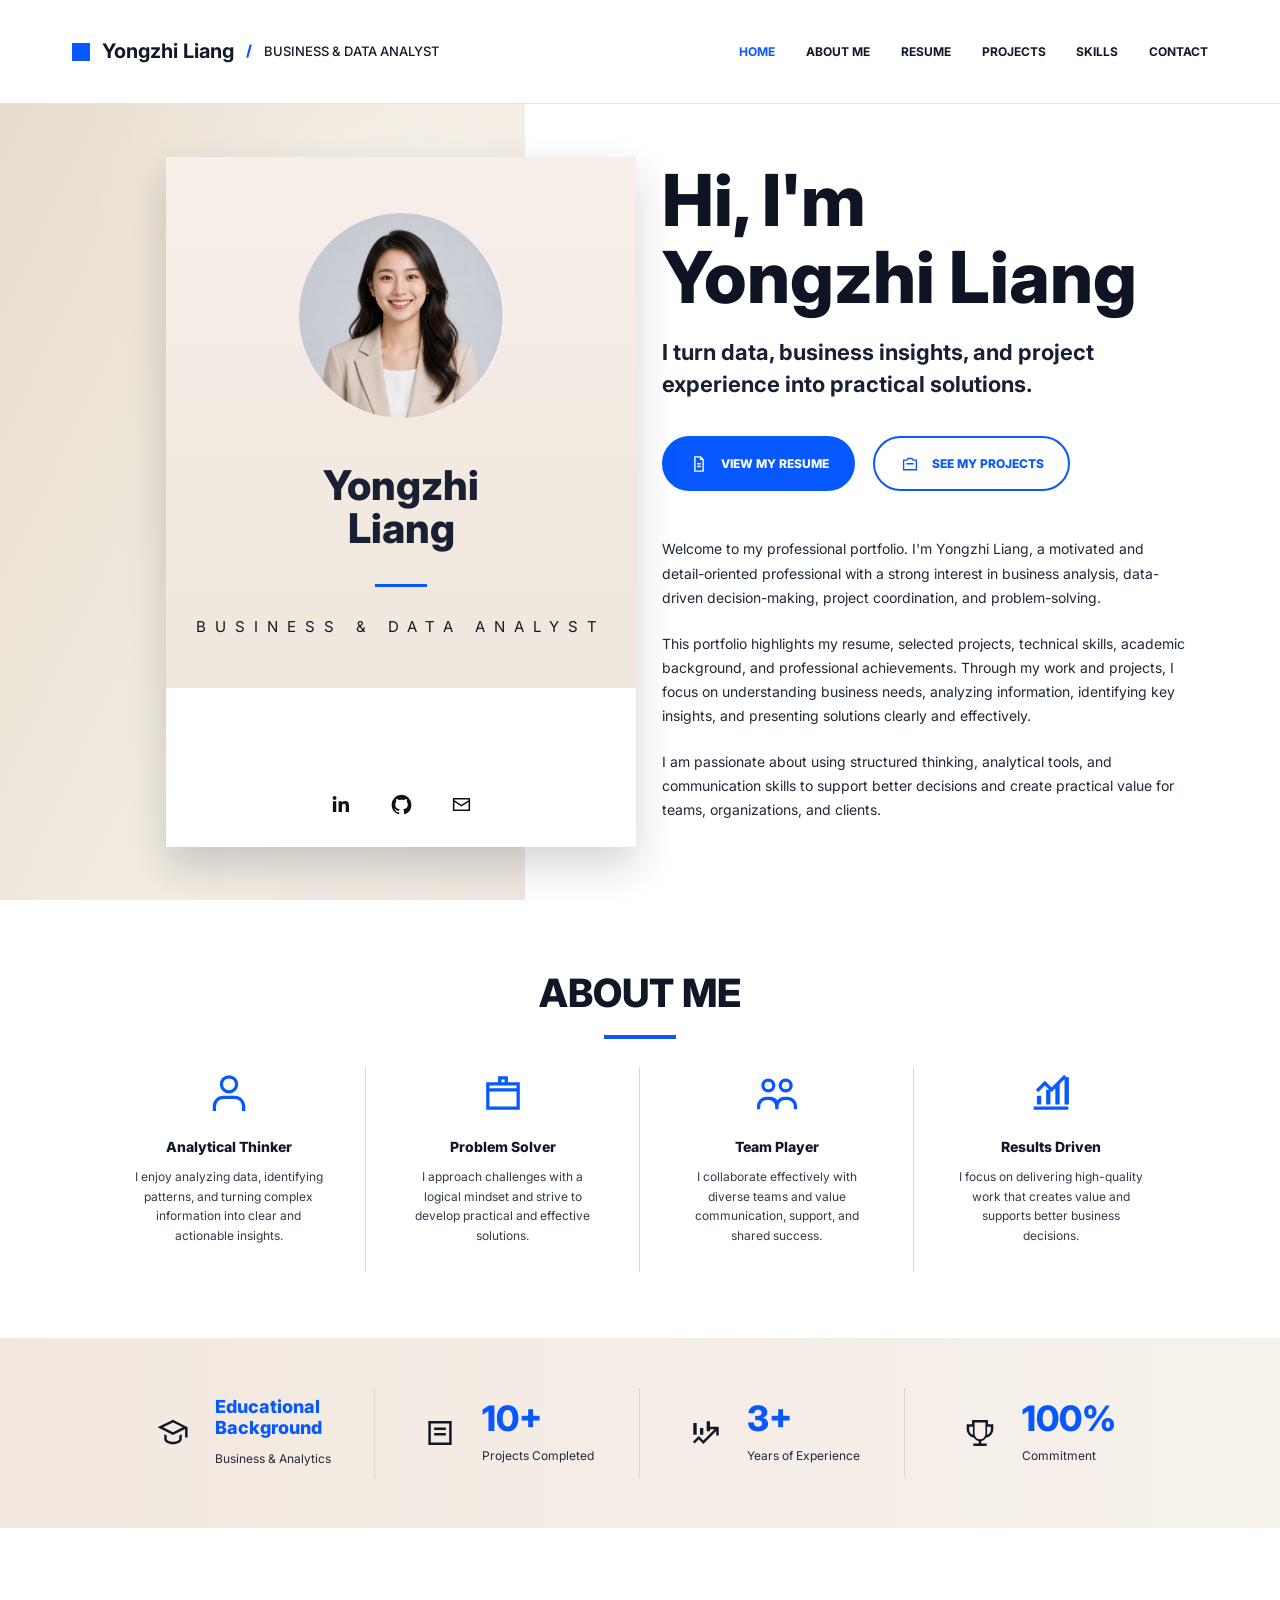
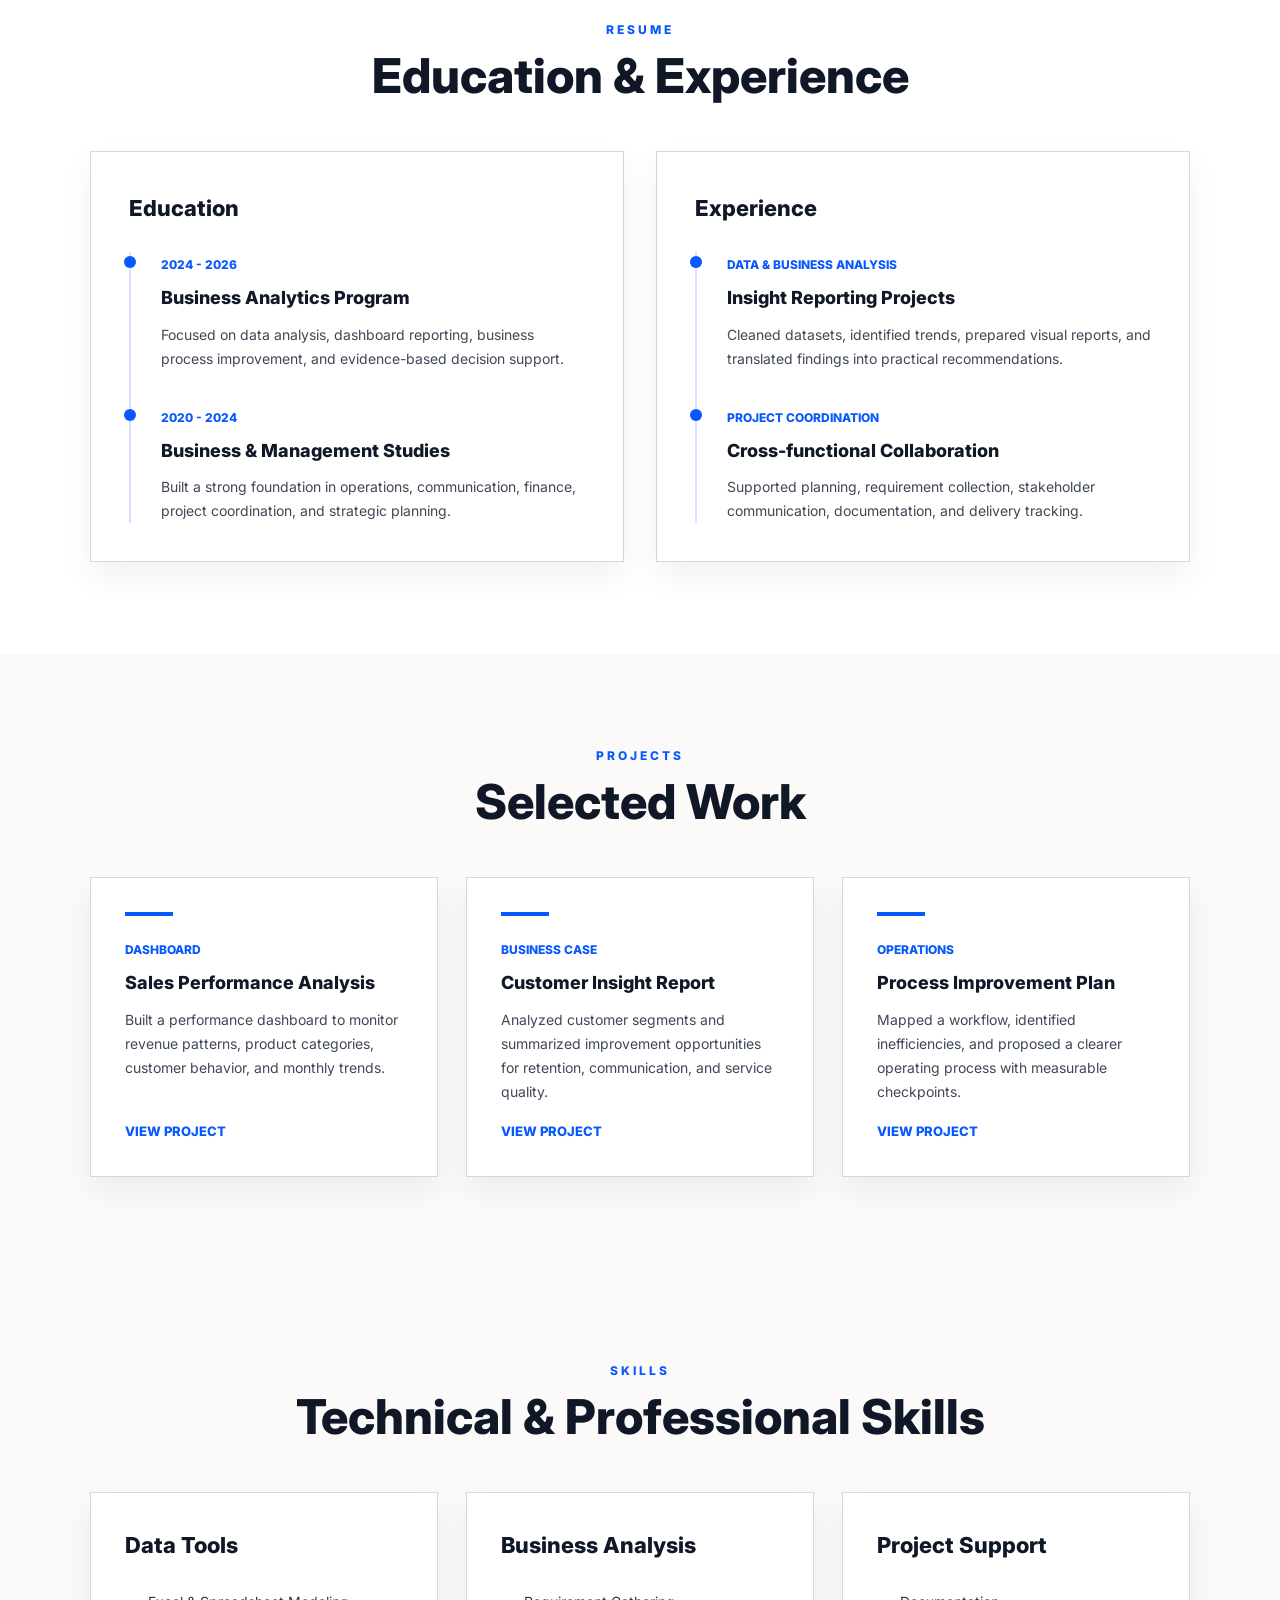
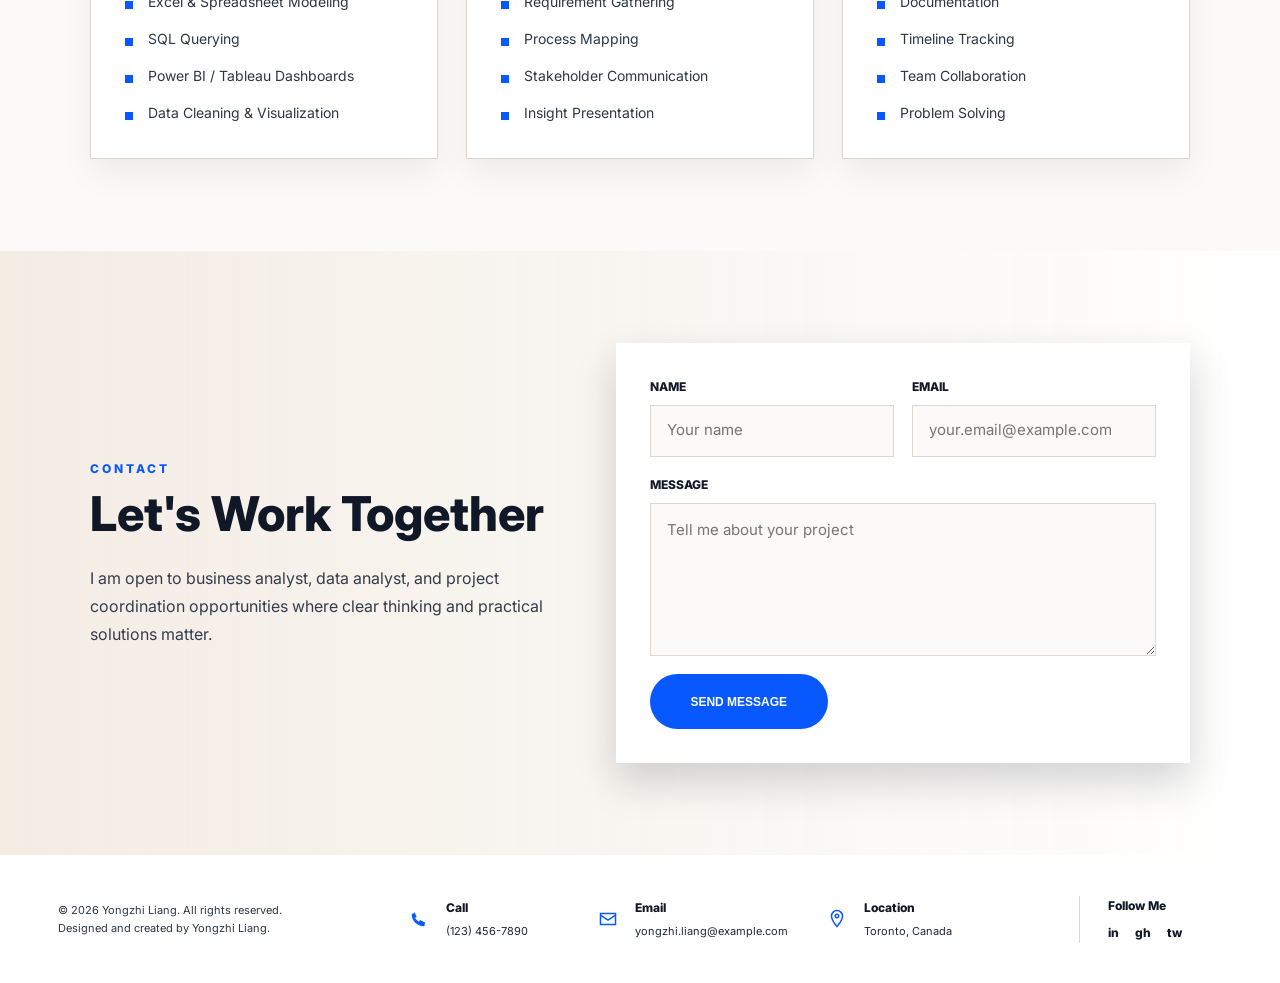
==== index.html @ e9563d6c "Initial portfolio website" ====
<!DOCTYPE html>
<html lang="en">
  <head>
    <meta charset="UTF-8" />
    <meta name="viewport" content="width=device-width, initial-scale=1.0" />
    <title>Yongzhi Liang Portfolio</title>
    <link rel="preconnect" href="https://fonts.googleapis.com" />
    <link rel="preconnect" href="https://fonts.gstatic.com" crossorigin />
    <link
      href="https://fonts.googleapis.com/css2?family=Inter:wght@400;500;600;700;800&display=swap"
      rel="stylesheet"
    />
    <link rel="stylesheet" href="styles.css" />
  </head>
  <body>
    <div class="page-shell">
      <header class="site-header">
        <a class="brand" href="#home" aria-label="Yongzhi Liang home">
          <span class="brand-mark"></span>
          <strong>Yongzhi Liang</strong>
          <span class="slash">/</span>
          <span>Business &amp; Data Analyst</span>
        </a>

        <nav class="site-nav" aria-label="Main navigation">
          <a class="active" href="#home">Home</a>
          <a href="#about">About Me</a>
          <a href="#resume">Resume</a>
          <a href="#projects">Projects</a>
          <a href="#skills">Skills</a>
          <a href="#contact">Contact</a>
        </nav>
      </header>

      <main>
        <section class="hero" id="home">
          <div class="portrait-stage" aria-label="Portfolio profile card">
            <div class="beige-panel"></div>
            <article class="profile-card">
              <img src="assets/avatar.png" alt="Portrait of Yongzhi Liang" />
              <h1>Yongzhi<br />Liang</h1>
              <p>Business &amp; Data Analyst</p>
              <div class="socials" aria-label="Social profile links">
                <a href="#" aria-label="LinkedIn">
                  <svg viewBox="0 0 24 24" aria-hidden="true">
                    <path d="M6.94 8.98H3.75v10.14h3.19V8.98ZM5.35 7.58c1.02 0 1.85-.83 1.85-1.86S6.37 3.86 5.35 3.86 3.5 4.69 3.5 5.72s.83 1.86 1.85 1.86Zm13.86 11.54h-3.18v-5.01c0-1.2-.02-2.74-1.67-2.74-1.68 0-1.94 1.31-1.94 2.66v5.09H9.24V8.98h3.05v1.38h.04c.43-.8 1.46-1.65 3.01-1.65 3.22 0 3.87 2.12 3.87 4.88v5.53Z" />
                  </svg>
                </a>
                <a href="#" aria-label="GitHub">
                  <svg viewBox="0 0 24 24" aria-hidden="true">
                    <path d="M12 2.75A9.49 9.49 0 0 0 2.5 12.3c0 4.22 2.73 7.8 6.52 9.07.48.09.65-.21.65-.46v-1.62c-2.65.58-3.21-1.28-3.21-1.28-.43-1.11-1.06-1.41-1.06-1.41-.87-.59.07-.58.07-.58.96.07 1.46.99 1.46.99.86 1.47 2.25 1.04 2.8.8.09-.62.34-1.04.61-1.28-2.12-.24-4.35-1.06-4.35-4.72 0-1.04.37-1.9.98-2.56-.1-.24-.43-1.21.09-2.52 0 0 .81-.26 2.62.98A9.05 9.05 0 0 1 12 7.39c.81 0 1.62.11 2.38.32 1.82-1.24 2.62-.98 2.62-.98.52 1.31.19 2.28.09 2.52.61.66.98 1.52.98 2.56 0 3.67-2.23 4.47-4.36 4.71.34.3.65.88.65 1.77v2.62c0 .25.17.55.66.46a9.53 9.53 0 0 0 6.48-9.07A9.49 9.49 0 0 0 12 2.75Z" />
                  </svg>
                </a>
                <a href="mailto:yongzhi.liang@example.com" aria-label="Email">
                  <svg viewBox="0 0 24 24" aria-hidden="true">
                    <path d="M3.75 5.75h16.5v12.5H3.75V5.75Zm1.5 1.5v.55L12 12.2l6.75-4.4v-.55H5.25Zm13.5 9.5V9.57l-6.34 4.14a.75.75 0 0 1-.82 0L5.25 9.57v7.18h13.5Z" />
                  </svg>
                </a>
              </div>
            </article>
          </div>

          <div class="hero-copy">
            <h2>Hi, I'm<br />Yongzhi Liang</h2>
            <p class="lead">
              I turn data, business insights, and project experience into
              practical solutions.
            </p>
            <div class="hero-actions">
              <a class="button primary" href="#resume">
                <svg viewBox="0 0 24 24" aria-hidden="true">
                  <path d="M6.75 3.5h7.19l3.31 3.31V20.5H6.75V3.5Zm1.5 1.5v14h7.5V7.75H13V5H8.25Zm6.25.93v.32h.32l-.32-.32ZM10 11h4v1.5h-4V11Zm0 3h4v1.5h-4V14Z" />
                </svg>
                View My Resume
              </a>
              <a class="button secondary" href="#projects">
                <svg viewBox="0 0 24 24" aria-hidden="true">
                  <path d="M9.5 5.25h5L15.75 7h4v12H4.25V7h4L9.5 5.25Zm.77 1.5L9.02 8.5H5.75v9h12.5v-9h-3.27l-1.25-1.75h-3.46ZM8 11h8v1.5H8V11Z" />
                </svg>
                See My Projects
              </a>
            </div>
            <div class="intro-text">
              <p>
                Welcome to my professional portfolio. I'm Yongzhi Liang, a
                motivated and detail-oriented professional with a strong
                interest in business analysis, data-driven decision-making,
                project coordination, and problem-solving.
              </p>
              <p>
                This portfolio highlights my resume, selected projects,
                technical skills, academic background, and professional
                achievements. Through my work and projects, I focus on
                understanding business needs, analyzing information, identifying
                key insights, and presenting solutions clearly and effectively.
              </p>
              <p>
                I am passionate about using structured thinking, analytical
                tools, and communication skills to support better decisions and
                create practical value for teams, organizations, and clients.
              </p>
            </div>
          </div>
        </section>

        <section class="about" id="about" aria-labelledby="about-heading">
          <h2 id="about-heading">About Me</h2>
          <div class="title-line"></div>
          <div class="about-grid">
            <article>
              <svg viewBox="0 0 24 24" aria-hidden="true">
                <path d="M12 12.25a4.25 4.25 0 1 1 0-8.5 4.25 4.25 0 0 1 0 8.5Zm0-1.5a2.75 2.75 0 1 0 0-5.5 2.75 2.75 0 0 0 0 5.5ZM4.5 20.25v-2.1c0-2.68 2.18-4.9 4.9-4.9h5.2c2.72 0 4.9 2.22 4.9 4.9v2.1H18v-2.1a3.4 3.4 0 0 0-3.4-3.4H9.4A3.4 3.4 0 0 0 6 18.15v2.1H4.5Z" />
              </svg>
              <h3>Analytical Thinker</h3>
              <p>
                I enjoy analyzing data, identifying patterns, and turning
                complex information into clear and actionable insights.
              </p>
            </article>
            <article>
              <svg viewBox="0 0 24 24" aria-hidden="true">
                <path d="M9.75 4.25h4.5V7h5.5v12.75H4.25V7h5.5V4.25Zm1.5 2.75h1.5V5.75h-1.5V7Zm7 4.25H5.75v7h12.5v-7Zm0-2.75H5.75v1.25h12.5V8.5Z" />
              </svg>
              <h3>Problem Solver</h3>
              <p>
                I approach challenges with a logical mindset and strive to
                develop practical and effective solutions.
              </p>
            </article>
            <article>
              <svg viewBox="0 0 24 24" aria-hidden="true">
                <path d="M8 11.75a3.25 3.25 0 1 1 0-6.5 3.25 3.25 0 0 1 0 6.5Zm8 0a3.25 3.25 0 1 1 0-6.5 3.25 3.25 0 0 1 0 6.5Zm-8-1.5a1.75 1.75 0 1 0 0-3.5 1.75 1.75 0 0 0 0 3.5Zm8 0a1.75 1.75 0 1 0 0-3.5 1.75 1.75 0 0 0 0 3.5ZM2.75 19.5v-1.35A4.4 4.4 0 0 1 7.15 13.75h1.7c1.34 0 2.56.6 3.37 1.54a4.39 4.39 0 0 1 3.37-1.54h1.26a4.4 4.4 0 0 1 4.4 4.4v1.35h-1.5v-1.35a2.9 2.9 0 0 0-2.9-2.9h-1.26a2.9 2.9 0 0 0-2.9 2.9v1.35h-1.5v-1.35a2.9 2.9 0 0 0-2.9-2.9H7.15a2.9 2.9 0 0 0-2.9 2.9v1.35h-1.5Z" />
              </svg>
              <h3>Team Player</h3>
              <p>
                I collaborate effectively with diverse teams and value
                communication, support, and shared success.
              </p>
            </article>
            <article>
              <svg viewBox="0 0 24 24" aria-hidden="true">
                <path d="M4 18.25h16v1.5H4v-1.5Zm1.5-5h2v4h-2v-4Zm4.25-2.75h2v6.75h-2V10.5ZM14 8h2v9.25h-2V8Zm4.25-3.25h2v12.5h-2V4.75ZM5 10.55l4.18-4.18 3.08 3.08 5.82-5.82 1.06 1.06-6.88 6.88-3.08-3.08L6.06 11.6 5 10.55Z" />
              </svg>
              <h3>Results Driven</h3>
              <p>
                I focus on delivering high-quality work that creates value and
                supports better business decisions.
              </p>
            </article>
          </div>
        </section>

        <section class="stats-band" aria-label="Portfolio summary">
          <div class="stat">
            <svg viewBox="0 0 24 24" aria-hidden="true">
              <path d="M12 4 2.75 8.6 12 13.2l7.25-3.61v5.16h1.5V8.6L12 4Zm0 7.52L6.12 8.6 12 5.68l5.88 2.92L12 11.52Zm-5.25 1.2v3.01c0 1.42 2.3 3.02 5.25 3.02s5.25-1.6 5.25-3.02v-3.01l-1.5.75v2.26c0 .46-1.42 1.52-3.75 1.52s-3.75-1.06-3.75-1.52v-2.26l-1.5-.75Z" />
            </svg>
            <div>
              <strong>Educational<br />Background</strong>
              <span>Business &amp; Analytics</span>
            </div>
          </div>
          <div class="stat">
            <svg viewBox="0 0 24 24" aria-hidden="true">
              <path d="M5 4.75h14v14.5H5V4.75Zm1.5 1.5v11.5h11v-11.5h-11Zm2 2.5h7v1.5h-7v-1.5Zm0 3.25h7v1.5h-7V12Z" />
            </svg>
            <div>
              <strong>10+</strong>
              <span>Projects Completed</span>
            </div>
          </div>
          <div class="stat">
            <svg viewBox="0 0 24 24" aria-hidden="true">
              <path d="m4.75 17.25 3.5-3.5 2.75 2.74 6.72-6.72H15v-1.5h5.25v5.25h-1.5V10.8L11 18.55l-2.75-2.74-2.44 2.5-1.06-1.06ZM5 6h2v7H5V6Zm4 3h2v4H9V9Zm4-4h2v6h-2V5Z" />
            </svg>
            <div>
              <strong>3+</strong>
              <span>Years of Experience</span>
            </div>
          </div>
          <div class="stat">
            <svg viewBox="0 0 24 24" aria-hidden="true">
              <path d="M7.25 4.25h9.5v2.5H20v3a5.25 5.25 0 0 1-4.32 5.16 4.28 4.28 0 0 1-2.93 2.01v1.33H16v1.5H8v-1.5h3.25v-1.33a4.28 4.28 0 0 1-2.93-2.01A5.25 5.25 0 0 1 4 9.75v-3h3.25v-2.5Zm1.5 1.5v6.75a3.25 3.25 0 0 0 6.5 0V5.75h-6.5ZM5.5 8.25v1.5a3.75 3.75 0 0 0 2.3 3.45 5.02 5.02 0 0 1-.05-.7V8.25H5.5Zm10.75 0v4.25c0 .24-.02.47-.05.7a3.75 3.75 0 0 0 2.3-3.45v-1.5h-2.25Z" />
            </svg>
            <div>
              <strong>100%</strong>
              <span>Commitment</span>
            </div>
          </div>
        </section>

        <section class="content-section resume-section" id="resume" aria-labelledby="resume-heading">
          <div class="section-heading">
            <p>Resume</p>
            <h2 id="resume-heading">Education &amp; Experience</h2>
          </div>
          <div class="resume-layout">
            <article class="timeline-panel">
              <h3>Education</h3>
              <div class="timeline-item">
                <span>2024 - 2026</span>
                <h4>Business Analytics Program</h4>
                <p>
                  Focused on data analysis, dashboard reporting, business
                  process improvement, and evidence-based decision support.
                </p>
              </div>
              <div class="timeline-item">
                <span>2020 - 2024</span>
                <h4>Business &amp; Management Studies</h4>
                <p>
                  Built a strong foundation in operations, communication,
                  finance, project coordination, and strategic planning.
                </p>
              </div>
            </article>
            <article class="timeline-panel">
              <h3>Experience</h3>
              <div class="timeline-item">
                <span>Data &amp; Business Analysis</span>
                <h4>Insight Reporting Projects</h4>
                <p>
                  Cleaned datasets, identified trends, prepared visual reports,
                  and translated findings into practical recommendations.
                </p>
              </div>
              <div class="timeline-item">
                <span>Project Coordination</span>
                <h4>Cross-functional Collaboration</h4>
                <p>
                  Supported planning, requirement collection, stakeholder
                  communication, documentation, and delivery tracking.
                </p>
              </div>
            </article>
          </div>
        </section>

        <section class="content-section projects-section" id="projects" aria-labelledby="projects-heading">
          <div class="section-heading">
            <p>Projects</p>
            <h2 id="projects-heading">Selected Work</h2>
          </div>
          <div class="project-grid">
            <article class="project-card">
              <span>Dashboard</span>
              <h3>Sales Performance Analysis</h3>
              <p>
                Built a performance dashboard to monitor revenue patterns,
                product categories, customer behavior, and monthly trends.
              </p>
              <a href="#">View Project</a>
            </article>
            <article class="project-card">
              <span>Business Case</span>
              <h3>Customer Insight Report</h3>
              <p>
                Analyzed customer segments and summarized improvement
                opportunities for retention, communication, and service quality.
              </p>
              <a href="#">View Project</a>
            </article>
            <article class="project-card">
              <span>Operations</span>
              <h3>Process Improvement Plan</h3>
              <p>
                Mapped a workflow, identified inefficiencies, and proposed a
                clearer operating process with measurable checkpoints.
              </p>
              <a href="#">View Project</a>
            </article>
          </div>
        </section>

        <section class="content-section skills-section" id="skills" aria-labelledby="skills-heading">
          <div class="section-heading">
            <p>Skills</p>
            <h2 id="skills-heading">Technical &amp; Professional Skills</h2>
          </div>
          <div class="skills-layout">
            <div class="skill-group">
              <h3>Data Tools</h3>
              <ul>
                <li>Excel &amp; Spreadsheet Modeling</li>
                <li>SQL Querying</li>
                <li>Power BI / Tableau Dashboards</li>
                <li>Data Cleaning &amp; Visualization</li>
              </ul>
            </div>
            <div class="skill-group">
              <h3>Business Analysis</h3>
              <ul>
                <li>Requirement Gathering</li>
                <li>Process Mapping</li>
                <li>Stakeholder Communication</li>
                <li>Insight Presentation</li>
              </ul>
            </div>
            <div class="skill-group">
              <h3>Project Support</h3>
              <ul>
                <li>Documentation</li>
                <li>Timeline Tracking</li>
                <li>Team Collaboration</li>
                <li>Problem Solving</li>
              </ul>
            </div>
          </div>
        </section>

        <section class="contact-section" id="contact" aria-labelledby="contact-heading">
          <div class="contact-copy">
            <p>Contact</p>
            <h2 id="contact-heading">Let's Work Together</h2>
            <span>
              I am open to business analyst, data analyst, and project
              coordination opportunities where clear thinking and practical
              solutions matter.
            </span>
          </div>
          <form class="contact-form" action="#" method="post">
            <label>
              <span>Name</span>
              <input type="text" name="name" placeholder="Your name" />
            </label>
            <label>
              <span>Email</span>
              <input type="email" name="email" placeholder="your.email@example.com" />
            </label>
            <label class="full-field">
              <span>Message</span>
              <textarea name="message" rows="5" placeholder="Tell me about your project"></textarea>
            </label>
            <button class="button primary" type="submit">Send Message</button>
          </form>
        </section>
      </main>

      <footer class="site-footer">
        <p class="copyright">
          &copy; 2026 Yongzhi Liang. All rights reserved.<br />
          Designed and created by Yongzhi Liang.
        </p>
        <div class="footer-item">
          <svg viewBox="0 0 24 24" aria-hidden="true">
            <path d="M7.2 4.75 9.7 9.7l-1.6 1.16c.82 1.68 2.17 3.03 3.85 3.85l1.15-1.6 4.95 2.5-.7 3.64h-.67c-6.56 0-11.88-5.32-11.88-11.88V6.7l2.4-.45Z" />
          </svg>
          <div><strong>Call</strong><span>(123) 456-7890</span></div>
        </div>
        <div class="footer-item">
          <svg viewBox="0 0 24 24" aria-hidden="true">
            <path d="M3.75 5.75h16.5v12.5H3.75V5.75Zm1.5 1.5v.55L12 12.2l6.75-4.4v-.55H5.25Zm13.5 9.5V9.57l-6.34 4.14a.75.75 0 0 1-.82 0L5.25 9.57v7.18h13.5Z" />
          </svg>
          <div><strong>Email</strong><span>yongzhi.liang@example.com</span></div>
        </div>
        <div class="footer-item">
          <svg viewBox="0 0 24 24" aria-hidden="true">
            <path d="M12 2.75a6.25 6.25 0 0 0-6.25 6.25c0 4.67 5.45 10.78 5.68 11.04l.57.63.57-.63c.23-.26 5.68-6.37 5.68-11.04A6.25 6.25 0 0 0 12 2.75Zm0 15.64C10.42 16.5 7.25 12.29 7.25 9a4.75 4.75 0 1 1 9.5 0c0 3.29-3.17 7.5-4.75 9.39ZM12 6.5A2.5 2.5 0 1 0 12 11.5 2.5 2.5 0 0 0 12 6.5Zm0 3.5a1 1 0 1 1 0-2 1 1 0 0 1 0 2Z" />
          </svg>
          <div><strong>Location</strong><span>Toronto, Canada</span></div>
        </div>
        <div class="follow">
          <strong>Follow Me</strong>
          <span>
            <a href="#" aria-label="LinkedIn">in</a>
            <a href="#" aria-label="GitHub">gh</a>
            <a href="#" aria-label="Twitter">tw</a>
          </span>
        </div>
      </footer>
    </div>
  </body>
</html>
---- styles.css ----
:root {
  --blue: #0758ff;
  --ink: #111827;
  --muted: #4b5563;
  --line: #ddd7cf;
  --paper: #ffffff;
  --cream: #f3ece3;
  --cream-deep: #e7dccc;
  --shadow: 0 18px 38px rgba(17, 24, 39, 0.18);
}

* {
  box-sizing: border-box;
}

html {
  scroll-padding-top: 104px;
  scroll-behavior: smooth;
}

body {
  margin: 0;
  background: #fff;
  color: var(--ink);
  font-family: Inter, Arial, sans-serif;
  font-size: 15px;
  line-height: 1.65;
}

a {
  color: inherit;
  text-decoration: none;
}

svg {
  display: block;
  fill: currentColor;
}

.page-shell {
  width: 100%;
  margin: 0;
  overflow: hidden;
  background: var(--paper);
}

.site-header {
  position: sticky;
  top: 0;
  z-index: 20;
  display: flex;
  align-items: center;
  justify-content: space-between;
  min-height: 104px;
  padding: 0 clamp(24px, 6vw, 72px);
  background: rgba(255, 255, 255, 0.96);
  border-bottom: 1px solid rgba(221, 215, 207, 0.75);
  gap: 32px;
  backdrop-filter: blur(14px);
}

.brand,
.site-nav {
  display: flex;
  align-items: center;
}

.brand {
  min-width: 0;
  gap: 12px;
  text-transform: uppercase;
  white-space: nowrap;
  letter-spacing: 0;
}

.brand strong {
  color: #111827;
  font-size: 20px;
  text-transform: none;
}

.brand span:last-child {
  color: #111827;
  font-size: 13px;
  font-weight: 500;
}

.brand-mark {
  width: 18px;
  height: 18px;
  flex: 0 0 18px;
  background: var(--blue);
}

.slash {
  color: var(--blue);
  font-weight: 800;
}

.site-nav {
  justify-content: flex-end;
  gap: clamp(16px, 2.4vw, 38px);
  font-size: 12px;
  font-weight: 700;
  text-transform: uppercase;
}

.site-nav a {
  transition: color 160ms ease;
}

.site-nav a:hover,
.site-nav .active {
  color: var(--blue);
}

.hero {
  display: grid;
  grid-template-columns: minmax(440px, 1fr) minmax(420px, 1fr);
  align-items: center;
  min-height: calc(100vh - 104px);
  background: #fff;
}

.portrait-stage {
  position: relative;
  align-self: stretch;
  min-height: calc(100vh - 104px);
}

.beige-panel {
  position: absolute;
  inset: 0 auto 0 0;
  width: 82%;
  background:
    radial-gradient(circle at 68% 12%, rgba(255, 255, 255, 0.28), transparent 34%),
    linear-gradient(115deg, var(--cream-deep), var(--cream) 55%, #eee7df);
}

.profile-card {
  position: absolute;
  top: 50%;
  right: 4px;
  width: 470px;
  min-height: 690px;
  padding-top: 56px;
  text-align: center;
  background: linear-gradient(180deg, #f7efe9 0%, #efe6dc 77%, #fff 77%, #fff 100%);
  box-shadow: var(--shadow);
  transform: translateY(-50%);
}

.profile-card img {
  width: 205px;
  height: 205px;
  border-radius: 50%;
  object-fit: cover;
  object-position: center 28%;
  margin: 0 auto 38px;
  background: #d7dce5;
}

.profile-card h1 {
  margin: 0;
  color: #182033;
  font-size: 41px;
  font-weight: 800;
  line-height: 1.05;
}

.profile-card h1::after {
  content: "";
  display: block;
  width: 52px;
  height: 3px;
  margin: 34px auto 28px;
  background: var(--blue);
}

.profile-card p {
  margin: 0;
  color: #111827;
  font-size: 15px;
  letter-spacing: 9px;
  text-transform: uppercase;
}

.socials {
  position: absolute;
  right: 0;
  bottom: 0;
  left: 0;
  display: flex;
  align-items: center;
  justify-content: center;
  gap: 34px;
  min-height: 86px;
  color: #111;
}

.socials a {
  display: grid;
  width: 26px;
  height: 26px;
  place-items: center;
}

.socials svg {
  width: 25px;
  height: 25px;
}

.hero-copy {
  max-width: 610px;
  padding: 40px clamp(32px, 5vw, 72px) 38px 22px;
}

.hero-copy h2 {
  margin: 0 0 20px;
  color: #0e1423;
  font-size: clamp(56px, 5.6vw, 83px);
  font-weight: 800;
  letter-spacing: 0;
  line-height: 1.08;
}

.lead {
  margin: 0 0 36px;
  color: #192033;
  font-size: 22px;
  font-weight: 700;
  line-height: 1.45;
}

.hero-actions {
  display: flex;
  flex-wrap: wrap;
  gap: 18px;
  margin-bottom: 46px;
}

.button {
  display: inline-flex;
  align-items: center;
  justify-content: center;
  min-height: 55px;
  padding: 0 24px;
  border: 2px solid var(--blue);
  border-radius: 999px;
  font-size: 12px;
  font-weight: 800;
  text-transform: uppercase;
  transition:
    transform 160ms ease,
    box-shadow 160ms ease,
    background-color 160ms ease;
}

.button:hover {
  transform: translateY(-1px);
  box-shadow: 0 10px 20px rgba(7, 88, 255, 0.18);
}

.button svg {
  width: 22px;
  height: 22px;
  margin-right: 11px;
}

.button.primary {
  color: #fff;
  background: var(--blue);
}

.button.secondary {
  color: var(--blue);
  background: #fff;
}

.intro-text {
  color: #1f2937;
  font-size: 14px;
  line-height: 1.72;
}

.intro-text p {
  margin: 0 0 22px;
}

.about {
  padding: 70px 92px 66px;
  text-align: center;
  background: #fff;
}

.about h2 {
  margin: 0;
  color: #101827;
  font-size: 39px;
  font-weight: 800;
  line-height: 1.2;
  text-transform: uppercase;
}

.title-line {
  width: 72px;
  height: 4px;
  margin: 18px auto 28px;
  background: var(--blue);
}

.about-grid {
  display: grid;
  grid-template-columns: repeat(4, 1fr);
}

.about-grid article {
  min-height: 205px;
  padding: 0 42px;
  border-right: 1px solid var(--line);
}

.about-grid article:last-child {
  border-right: 0;
}

.about-grid svg {
  width: 52px;
  height: 52px;
  margin: 0 auto 16px;
  color: var(--blue);
}

.about-grid h3 {
  margin: 0 0 9px;
  color: #121827;
  font-size: 14px;
  font-weight: 800;
}

.about-grid p {
  margin: 0;
  color: #333b49;
  font-size: 12px;
  line-height: 1.65;
}

.stats-band {
  display: grid;
  grid-template-columns: repeat(4, 1fr);
  align-items: center;
  min-height: 190px;
  padding: 0 110px;
  background: linear-gradient(90deg, #f2e8df, #f7f1ec);
}

.content-section {
  padding: 92px clamp(24px, 7vw, 120px);
  background: #fff;
}

.content-section:nth-of-type(odd) {
  background: #fbfaf8;
}

.section-heading {
  max-width: 760px;
  margin: 0 auto 48px;
  text-align: center;
}

.section-heading p,
.contact-copy p {
  margin: 0 0 8px;
  color: var(--blue);
  font-size: 12px;
  font-weight: 800;
  letter-spacing: 3px;
  text-transform: uppercase;
}

.section-heading h2,
.contact-copy h2 {
  margin: 0;
  color: #101827;
  font-size: clamp(32px, 4vw, 48px);
  font-weight: 800;
  line-height: 1.15;
}

.resume-layout {
  display: grid;
  grid-template-columns: repeat(2, minmax(0, 1fr));
  gap: 32px;
  max-width: 1120px;
  margin: 0 auto;
}

.timeline-panel,
.project-card,
.skill-group {
  border: 1px solid var(--line);
  background: #fff;
  box-shadow: 0 14px 30px rgba(17, 24, 39, 0.06);
}

.timeline-panel {
  padding: 38px;
}

.timeline-panel h3,
.skill-group h3 {
  margin: 0 0 26px;
  color: #101827;
  font-size: 22px;
  font-weight: 800;
}

.timeline-item {
  position: relative;
  padding: 0 0 34px 30px;
  border-left: 2px solid #d8e2ff;
}

.timeline-item:last-child {
  padding-bottom: 0;
}

.timeline-item::before {
  content: "";
  position: absolute;
  top: 4px;
  left: -7px;
  width: 12px;
  height: 12px;
  border-radius: 50%;
  background: var(--blue);
}

.timeline-item span,
.project-card span {
  display: inline-block;
  margin-bottom: 8px;
  color: var(--blue);
  font-size: 12px;
  font-weight: 800;
  text-transform: uppercase;
}

.timeline-item h4,
.project-card h3 {
  margin: 0 0 10px;
  color: #111827;
  font-size: 18px;
  font-weight: 800;
}

.timeline-item p,
.project-card p {
  margin: 0;
  color: #3f4857;
  font-size: 14px;
  line-height: 1.72;
}

.projects-section {
  background: #fff;
}

.project-grid {
  display: grid;
  grid-template-columns: repeat(3, minmax(0, 1fr));
  gap: 28px;
  max-width: 1180px;
  margin: 0 auto;
}

.project-card {
  min-height: 300px;
  padding: 34px;
  display: flex;
  flex-direction: column;
}

.project-card::before {
  content: "";
  width: 48px;
  height: 4px;
  margin-bottom: 24px;
  background: var(--blue);
}

.project-card a {
  margin-top: auto;
  color: var(--blue);
  font-size: 13px;
  font-weight: 800;
  text-transform: uppercase;
}

.skills-section {
  background: #fbfaf8;
}

.skills-layout {
  display: grid;
  grid-template-columns: repeat(3, minmax(0, 1fr));
  gap: 28px;
  max-width: 1180px;
  margin: 0 auto;
}

.skill-group {
  padding: 34px;
}

.skill-group ul {
  display: grid;
  gap: 14px;
  margin: 0;
  padding: 0;
  list-style: none;
}

.skill-group li {
  position: relative;
  padding-left: 23px;
  color: #2f3744;
  font-size: 14px;
}

.skill-group li::before {
  content: "";
  position: absolute;
  top: 11px;
  left: 0;
  width: 8px;
  height: 8px;
  background: var(--blue);
}

.contact-section {
  display: grid;
  grid-template-columns: 0.9fr 1.1fr;
  gap: 56px;
  padding: 92px clamp(24px, 7vw, 120px);
  background:
    linear-gradient(90deg, rgba(243, 236, 227, 0.86), rgba(255, 255, 255, 0.98)),
    #f7f1ec;
}

.contact-copy {
  align-self: center;
}

.contact-copy span {
  display: block;
  max-width: 520px;
  margin-top: 22px;
  color: #343d4c;
  font-size: 16px;
  line-height: 1.75;
}

.contact-form {
  display: grid;
  grid-template-columns: repeat(2, minmax(0, 1fr));
  gap: 18px;
  padding: 34px;
  background: #fff;
  box-shadow: var(--shadow);
}

.contact-form label {
  display: grid;
  gap: 8px;
}

.contact-form span {
  color: #111827;
  font-size: 12px;
  font-weight: 800;
  text-transform: uppercase;
}

.contact-form input,
.contact-form textarea {
  width: 100%;
  border: 1px solid var(--line);
  background: #fbfaf8;
  color: #111827;
  font: inherit;
  outline: none;
}

.contact-form input {
  min-height: 52px;
  padding: 0 16px;
}

.contact-form textarea {
  resize: vertical;
  padding: 14px 16px;
}

.contact-form input:focus,
.contact-form textarea:focus {
  border-color: var(--blue);
  box-shadow: 0 0 0 3px rgba(7, 88, 255, 0.12);
}

.full-field {
  grid-column: 1 / -1;
}

.contact-form .button {
  width: fit-content;
  min-width: 178px;
  border: 0;
  cursor: pointer;
}

.stat {
  display: flex;
  align-items: center;
  justify-content: center;
  min-height: 90px;
  gap: 22px;
  border-right: 1px solid var(--line);
}

.stat:last-child {
  border-right: 0;
}

.stat svg {
  width: 40px;
  height: 40px;
  color: #101827;
}

.stat strong {
  display: block;
  color: var(--blue);
  font-size: 35px;
  font-weight: 800;
  line-height: 1.05;
}

.stat:first-child strong {
  font-size: 18px;
  line-height: 1.15;
}

.stat span {
  display: block;
  margin-top: 10px;
  color: #222936;
  font-size: 12px;
}

.site-footer {
  display: grid;
  grid-template-columns: 2fr 1fr 1.25fr 1.4fr 0.9fr;
  align-items: center;
  gap: 30px;
  min-height: 128px;
  padding: 26px 58px;
  background: #fff;
}

.copyright {
  margin: 0;
  color: #2f3744;
  font-size: 11px;
  line-height: 1.65;
}

.footer-item {
  display: flex;
  align-items: center;
  gap: 15px;
}

.footer-item svg {
  width: 24px;
  height: 24px;
  color: var(--blue);
}

.footer-item strong,
.follow strong {
  display: block;
  color: #101827;
  font-size: 12px;
  font-weight: 800;
}

.footer-item span {
  display: block;
  margin-top: 4px;
  color: #202936;
  font-size: 11px;
}

.follow {
  padding-left: 28px;
  border-left: 1px solid var(--line);
}

.follow span {
  display: flex;
  gap: 16px;
  margin-top: 8px;
}

.follow a {
  color: #111827;
  font-size: 12px;
  font-weight: 800;
  letter-spacing: 0;
}

@media (max-width: 1100px) {
  .site-header {
    min-height: auto;
    padding: 28px 32px;
    flex-direction: column;
  }

  .site-nav {
    flex-wrap: wrap;
    justify-content: center;
    gap: 22px;
  }

  .hero {
    grid-template-columns: 1fr;
    min-height: 0;
  }

  .portrait-stage {
    min-height: 760px;
  }

  .beige-panel {
    width: 100%;
  }

  .profile-card {
    top: 70px;
    right: 50%;
    width: min(470px, calc(100% - 56px));
    transform: translateX(50%);
  }

  .hero-copy {
    max-width: 760px;
    padding: 58px 42px 42px;
    margin: 0 auto;
    text-align: center;
  }

  .hero-actions {
    justify-content: center;
  }

  .about {
    padding: 58px 34px;
  }

  .about-grid,
  .stats-band,
  .site-footer,
  .resume-layout,
  .project-grid,
  .skills-layout,
  .contact-section {
    grid-template-columns: repeat(2, 1fr);
  }

  .contact-section {
    gap: 32px;
  }

  .stats-band {
    padding: 32px;
  }

  .stat:nth-child(2),
  .about-grid article:nth-child(2) {
    border-right: 0;
  }

  .site-footer {
    padding: 34px;
  }

  .copyright {
    grid-column: 1 / -1;
  }
}

@media (max-width: 680px) {
  .page-shell {
    width: 100%;
    margin: 0;
    border: 0;
  }

  .site-header {
    padding: 24px 20px;
  }

  .brand {
    justify-content: center;
    white-space: normal;
    text-align: center;
  }

  .brand span:last-child,
  .slash {
    display: none;
  }

  .site-nav {
    gap: 14px 18px;
    font-size: 11px;
  }

  .portrait-stage {
    min-height: 640px;
  }

  .profile-card {
    top: 52px;
    min-height: 550px;
    padding-top: 38px;
  }

  .profile-card img {
    width: 160px;
    height: 160px;
    margin-bottom: 30px;
  }

  .profile-card h1 {
    font-size: 33px;
  }

  .profile-card p {
    font-size: 12px;
    letter-spacing: 5px;
  }

  .hero-copy {
    padding: 38px 22px;
  }

  .hero-copy h2 {
    font-size: 46px;
  }

  .lead {
    font-size: 18px;
  }

  .button {
    width: 100%;
  }

  .about h2 {
    font-size: 30px;
  }

  .about-grid,
  .stats-band,
  .site-footer,
  .resume-layout,
  .project-grid,
  .skills-layout,
  .contact-section,
  .contact-form {
    grid-template-columns: 1fr;
  }

  .content-section,
  .contact-section {
    padding: 58px 22px;
  }

  .timeline-panel,
  .project-card,
  .skill-group,
  .contact-form {
    padding: 26px;
  }

  .about-grid article,
  .about-grid article:nth-child(2),
  .stat,
  .stat:nth-child(2) {
    border-right: 0;
    border-bottom: 1px solid var(--line);
  }

  .about-grid article {
    padding: 26px 18px;
  }

  .about-grid article:last-child,
  .stat:last-child {
    border-bottom: 0;
  }

  .stats-band {
    padding: 24px;
  }

  .stat {
    padding: 22px 0;
  }

  .site-footer {
    align-items: start;
    padding: 30px 24px;
  }

  .follow {
    padding-left: 0;
    border-left: 0;
  }
}
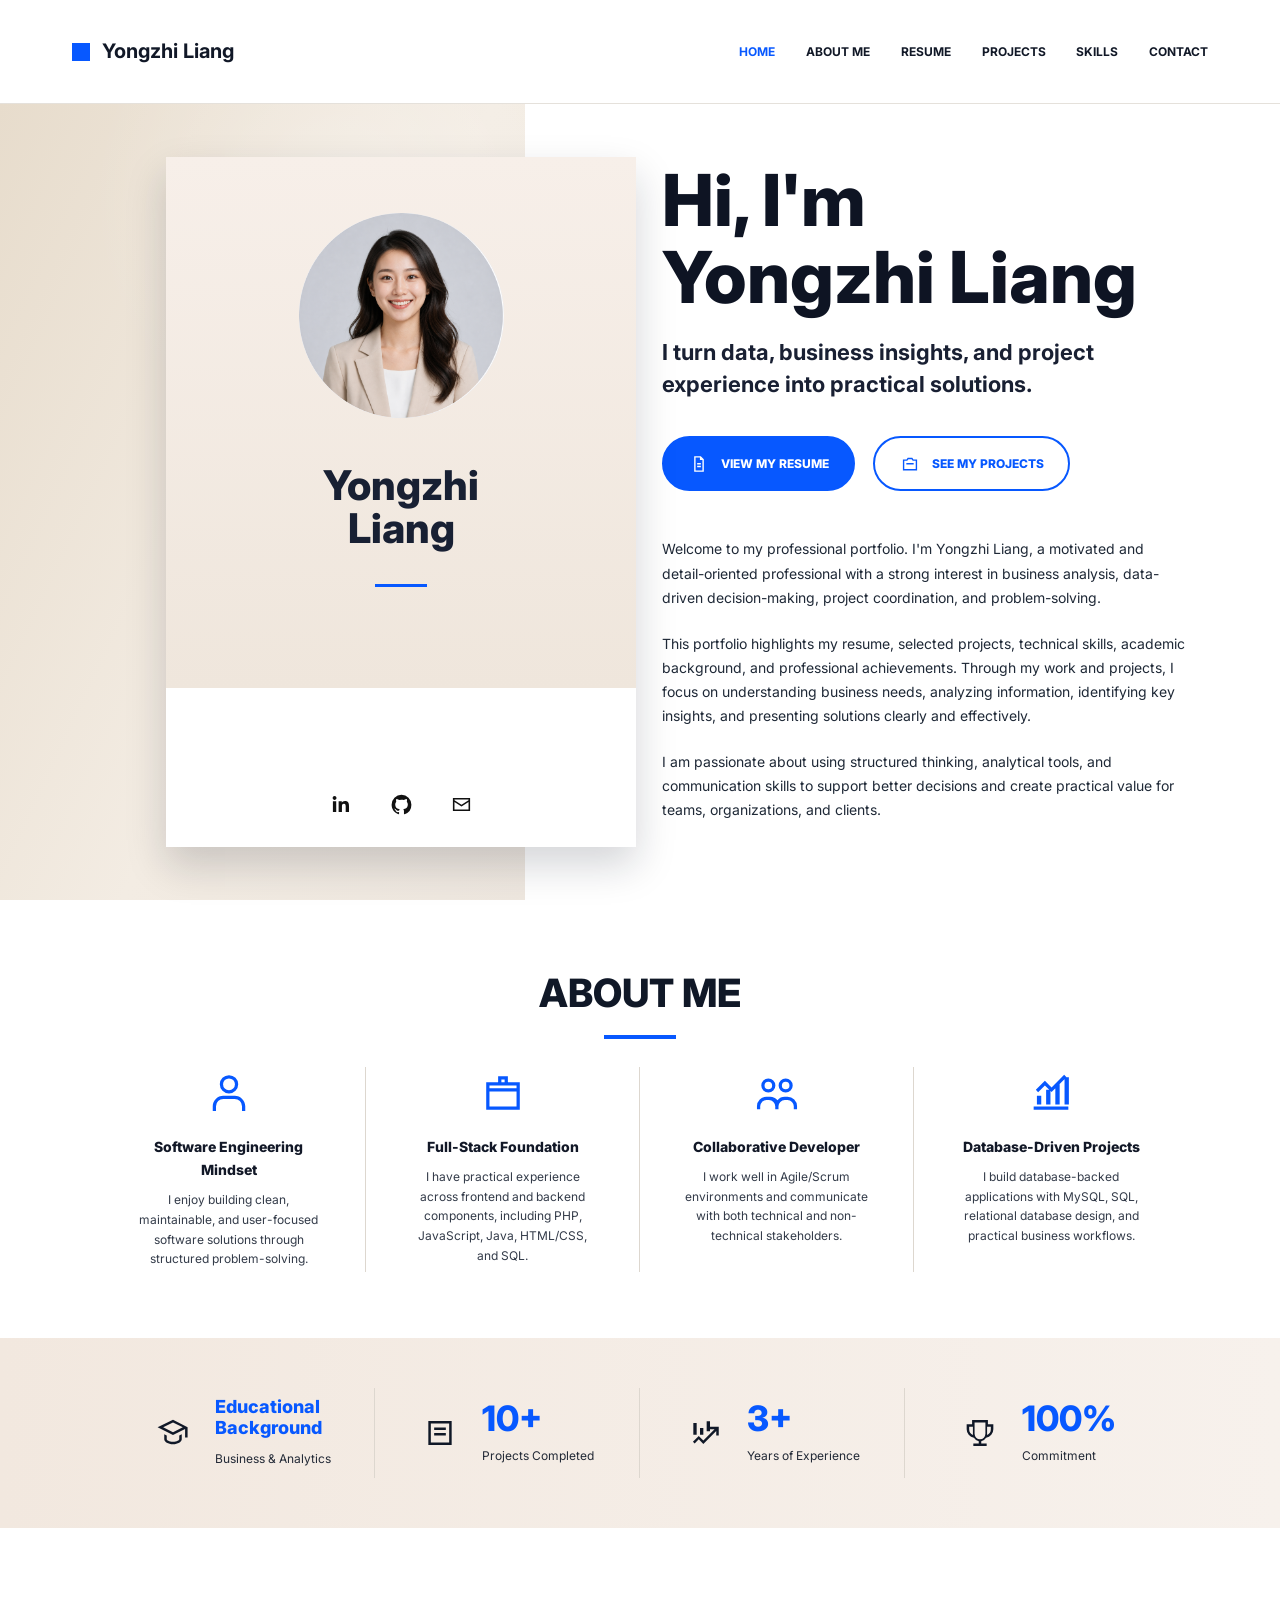
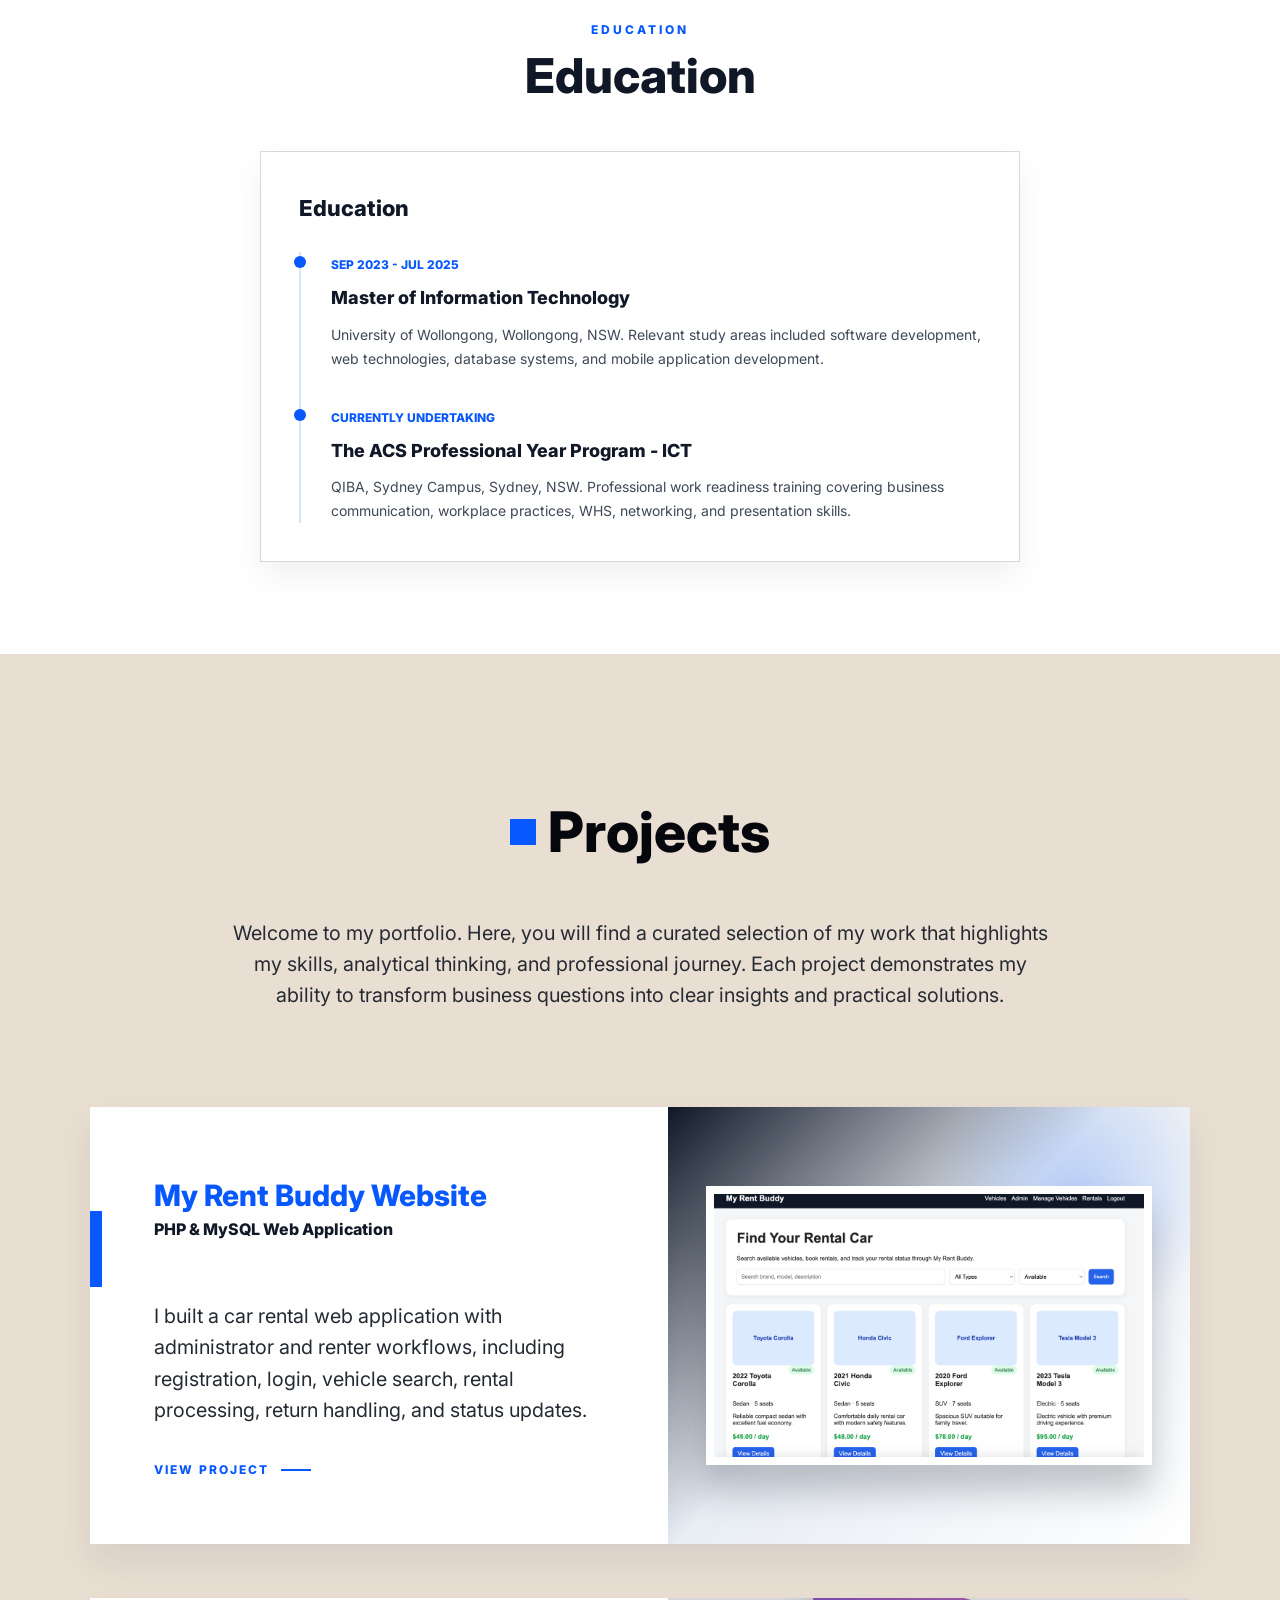
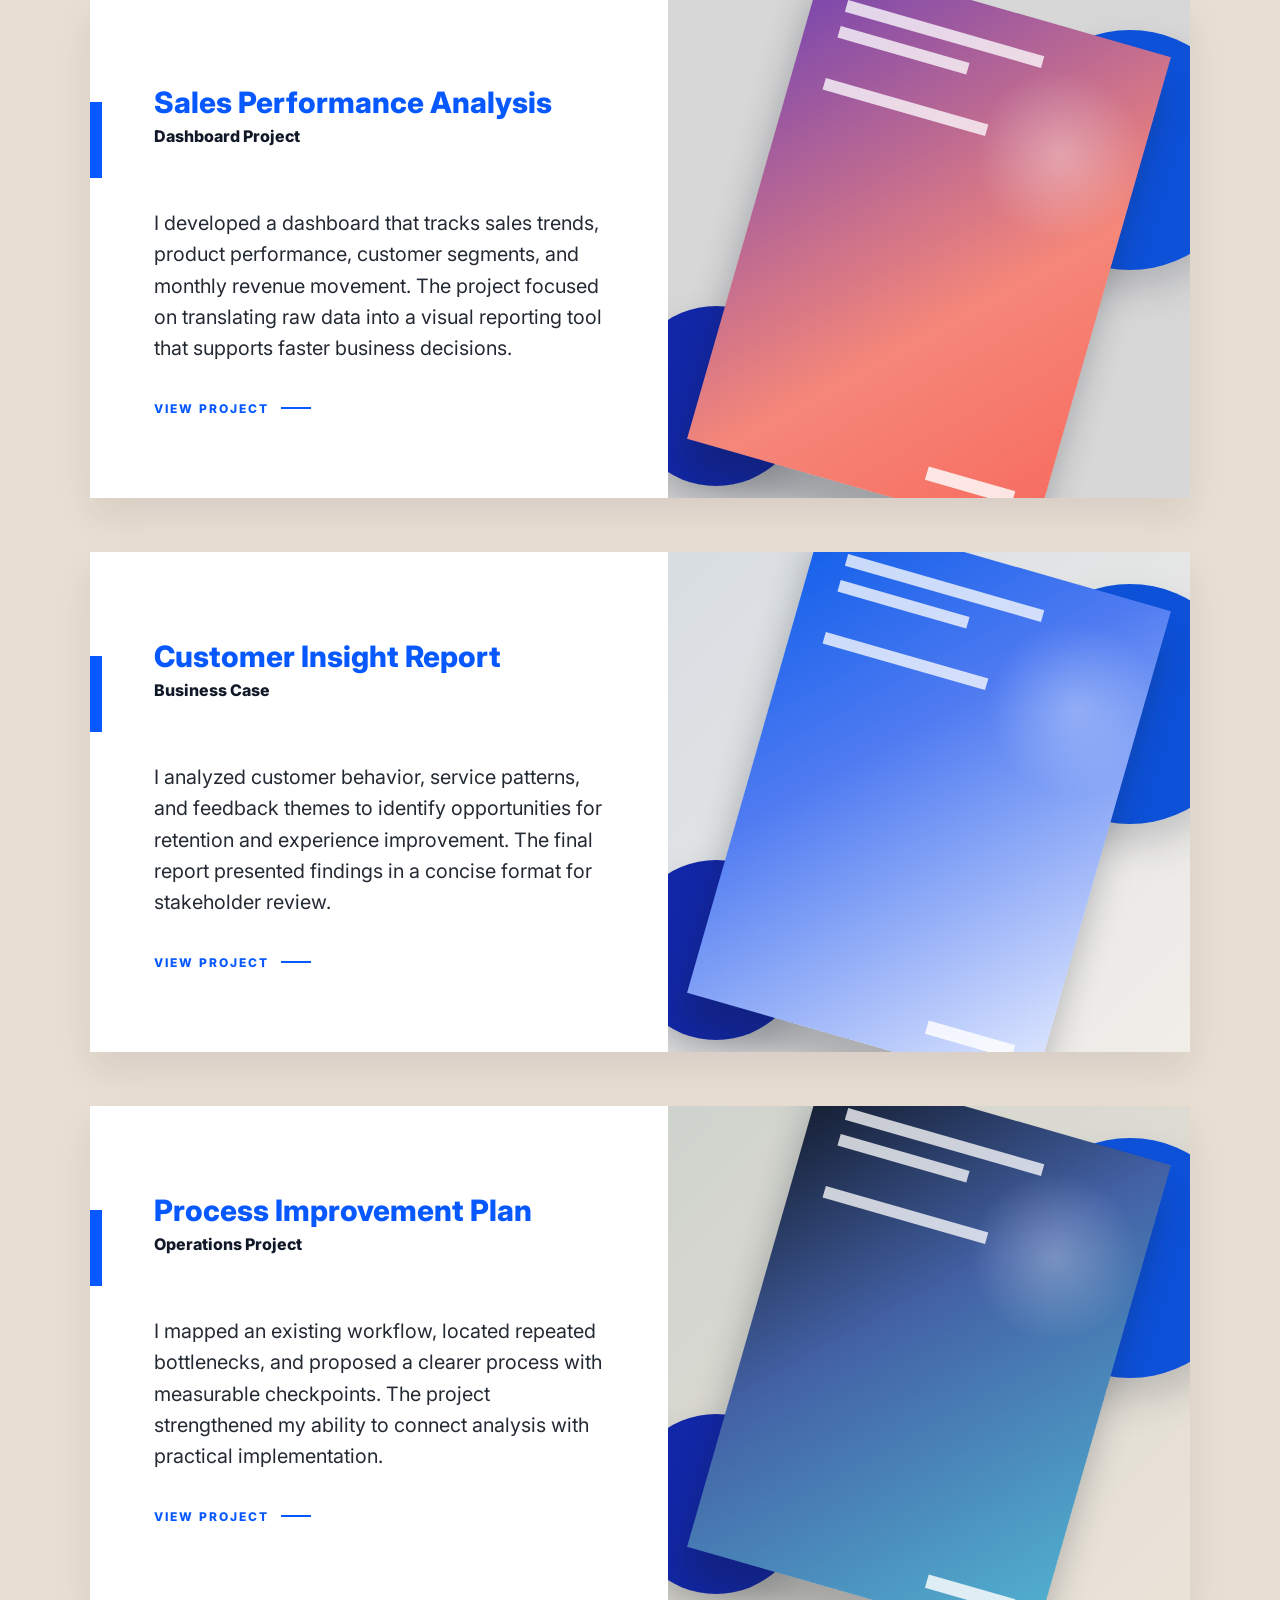
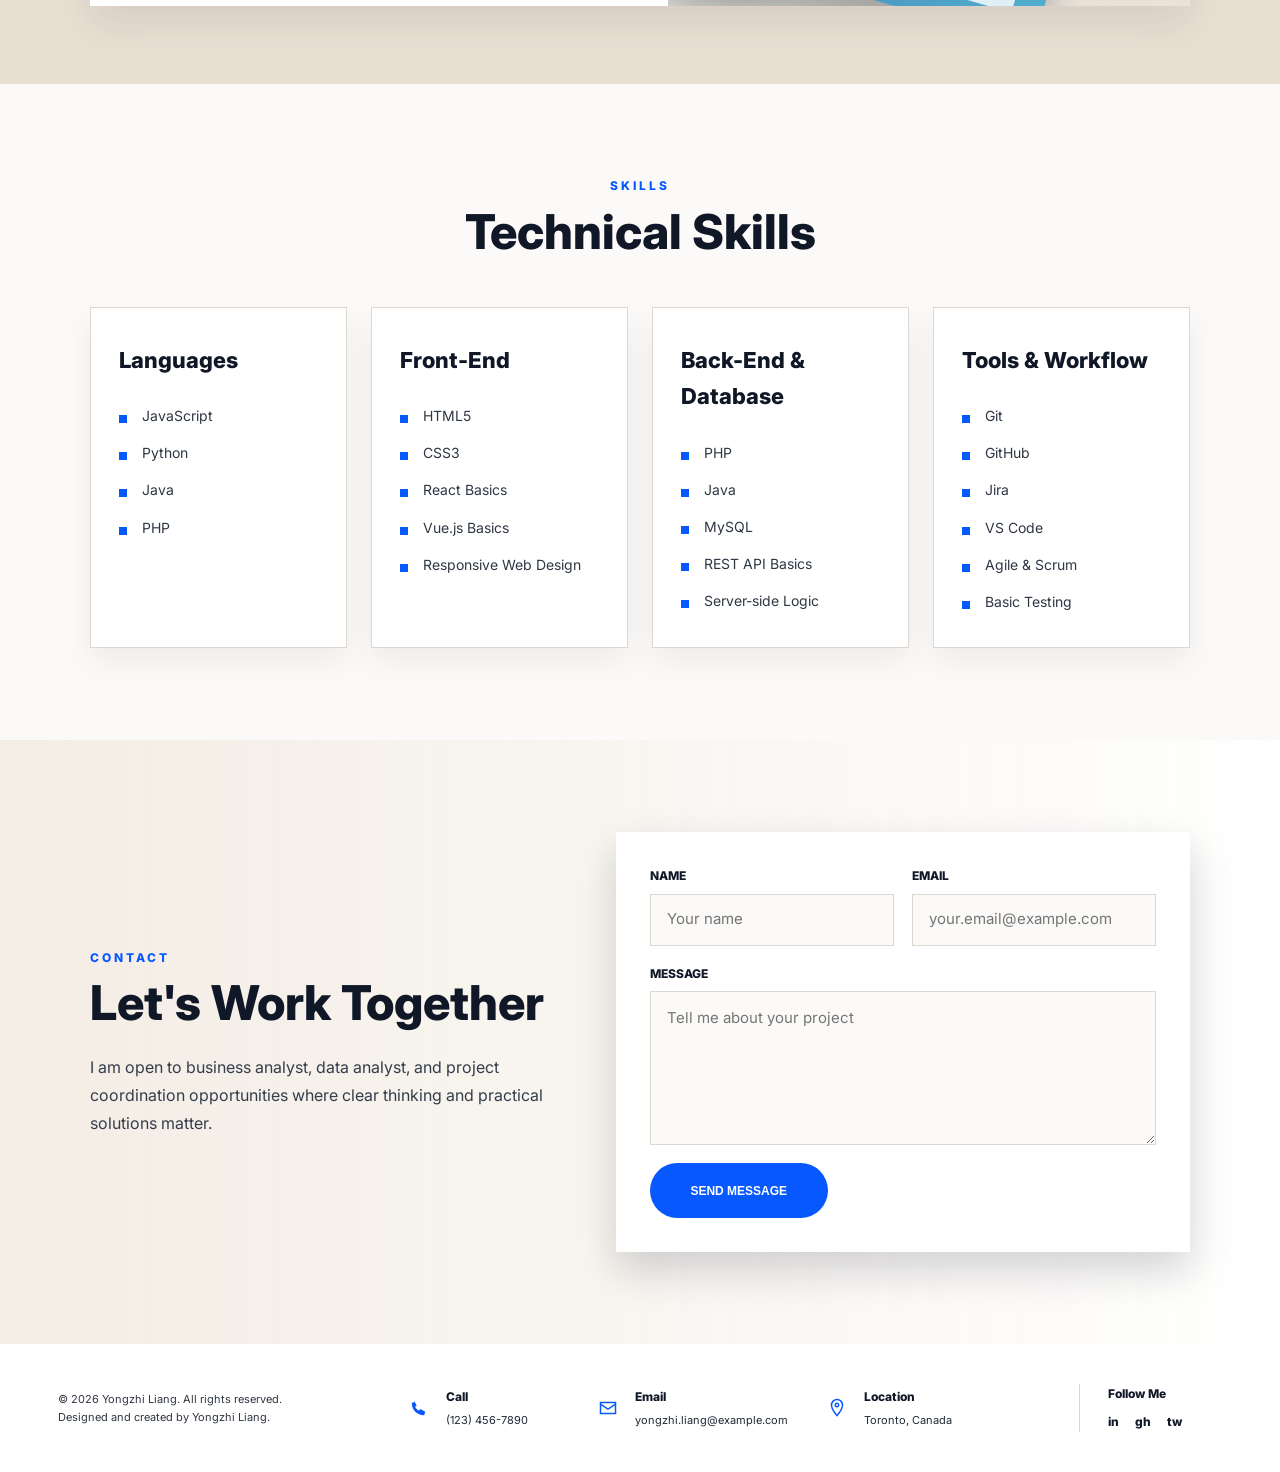
==== commit 2958da01: "Update portfolio" ====
--- a/index.html
+++ b/index.html
@@ -1,4 +1,4 @@
-<!DOCTYPE html>
+<!doctype html>
 <html lang="en">
   <head>
     <meta charset="UTF-8" />
@@ -18,8 +18,6 @@
         <a class="brand" href="#home" aria-label="Yongzhi Liang home">
           <span class="brand-mark"></span>
           <strong>Yongzhi Liang</strong>
-          <span class="slash">/</span>
-          <span>Business &amp; Data Analyst</span>
         </a>
 
         <nav class="site-nav" aria-label="Main navigation">
@@ -39,21 +37,26 @@
             <article class="profile-card">
               <img src="assets/avatar.png" alt="Portrait of Yongzhi Liang" />
               <h1>Yongzhi<br />Liang</h1>
-              <p>Business &amp; Data Analyst</p>
               <div class="socials" aria-label="Social profile links">
                 <a href="#" aria-label="LinkedIn">
                   <svg viewBox="0 0 24 24" aria-hidden="true">
-                    <path d="M6.94 8.98H3.75v10.14h3.19V8.98ZM5.35 7.58c1.02 0 1.85-.83 1.85-1.86S6.37 3.86 5.35 3.86 3.5 4.69 3.5 5.72s.83 1.86 1.85 1.86Zm13.86 11.54h-3.18v-5.01c0-1.2-.02-2.74-1.67-2.74-1.68 0-1.94 1.31-1.94 2.66v5.09H9.24V8.98h3.05v1.38h.04c.43-.8 1.46-1.65 3.01-1.65 3.22 0 3.87 2.12 3.87 4.88v5.53Z" />
+                    <path
+                      d="M6.94 8.98H3.75v10.14h3.19V8.98ZM5.35 7.58c1.02 0 1.85-.83 1.85-1.86S6.37 3.86 5.35 3.86 3.5 4.69 3.5 5.72s.83 1.86 1.85 1.86Zm13.86 11.54h-3.18v-5.01c0-1.2-.02-2.74-1.67-2.74-1.68 0-1.94 1.31-1.94 2.66v5.09H9.24V8.98h3.05v1.38h.04c.43-.8 1.46-1.65 3.01-1.65 3.22 0 3.87 2.12 3.87 4.88v5.53Z"
+                    />
                   </svg>
                 </a>
-                <a href="#" aria-label="GitHub">
+                <a href="https://github.com/serena599" aria-label="GitHub">
                   <svg viewBox="0 0 24 24" aria-hidden="true">
-                    <path d="M12 2.75A9.49 9.49 0 0 0 2.5 12.3c0 4.22 2.73 7.8 6.52 9.07.48.09.65-.21.65-.46v-1.62c-2.65.58-3.21-1.28-3.21-1.28-.43-1.11-1.06-1.41-1.06-1.41-.87-.59.07-.58.07-.58.96.07 1.46.99 1.46.99.86 1.47 2.25 1.04 2.8.8.09-.62.34-1.04.61-1.28-2.12-.24-4.35-1.06-4.35-4.72 0-1.04.37-1.9.98-2.56-.1-.24-.43-1.21.09-2.52 0 0 .81-.26 2.62.98A9.05 9.05 0 0 1 12 7.39c.81 0 1.62.11 2.38.32 1.82-1.24 2.62-.98 2.62-.98.52 1.31.19 2.28.09 2.52.61.66.98 1.52.98 2.56 0 3.67-2.23 4.47-4.36 4.71.34.3.65.88.65 1.77v2.62c0 .25.17.55.66.46a9.53 9.53 0 0 0 6.48-9.07A9.49 9.49 0 0 0 12 2.75Z" />
+                    <path
+                      d="M12 2.75A9.49 9.49 0 0 0 2.5 12.3c0 4.22 2.73 7.8 6.52 9.07.48.09.65-.21.65-.46v-1.62c-2.65.58-3.21-1.28-3.21-1.28-.43-1.11-1.06-1.41-1.06-1.41-.87-.59.07-.58.07-.58.96.07 1.46.99 1.46.99.86 1.47 2.25 1.04 2.8.8.09-.62.34-1.04.61-1.28-2.12-.24-4.35-1.06-4.35-4.72 0-1.04.37-1.9.98-2.56-.1-.24-.43-1.21.09-2.52 0 0 .81-.26 2.62.98A9.05 9.05 0 0 1 12 7.39c.81 0 1.62.11 2.38.32 1.82-1.24 2.62-.98 2.62-.98.52 1.31.19 2.28.09 2.52.61.66.98 1.52.98 2.56 0 3.67-2.23 4.47-4.36 4.71.34.3.65.88.65 1.77v2.62c0 .25.17.55.66.46a9.53 9.53 0 0 0 6.48-9.07A9.49 9.49 0 0 0 12 2.75Z"
+                    />
                   </svg>
                 </a>
-                <a href="mailto:yongzhi.liang@example.com" aria-label="Email">
+                <a href="mailto:serena519zz@gmail.com" aria-label="Email">
                   <svg viewBox="0 0 24 24" aria-hidden="true">
-                    <path d="M3.75 5.75h16.5v12.5H3.75V5.75Zm1.5 1.5v.55L12 12.2l6.75-4.4v-.55H5.25Zm13.5 9.5V9.57l-6.34 4.14a.75.75 0 0 1-.82 0L5.25 9.57v7.18h13.5Z" />
+                    <path
+                      d="M3.75 5.75h16.5v12.5H3.75V5.75Zm1.5 1.5v.55L12 12.2l6.75-4.4v-.55H5.25Zm13.5 9.5V9.57l-6.34 4.14a.75.75 0 0 1-.82 0L5.25 9.57v7.18h13.5Z"
+                    />
                   </svg>
                 </a>
               </div>
@@ -69,13 +72,17 @@
             <div class="hero-actions">
               <a class="button primary" href="#resume">
                 <svg viewBox="0 0 24 24" aria-hidden="true">
-                  <path d="M6.75 3.5h7.19l3.31 3.31V20.5H6.75V3.5Zm1.5 1.5v14h7.5V7.75H13V5H8.25Zm6.25.93v.32h.32l-.32-.32ZM10 11h4v1.5h-4V11Zm0 3h4v1.5h-4V14Z" />
+                  <path
+                    d="M6.75 3.5h7.19l3.31 3.31V20.5H6.75V3.5Zm1.5 1.5v14h7.5V7.75H13V5H8.25Zm6.25.93v.32h.32l-.32-.32ZM10 11h4v1.5h-4V11Zm0 3h4v1.5h-4V14Z"
+                  />
                 </svg>
                 View My Resume
               </a>
               <a class="button secondary" href="#projects">
                 <svg viewBox="0 0 24 24" aria-hidden="true">
-                  <path d="M9.5 5.25h5L15.75 7h4v12H4.25V7h4L9.5 5.25Zm.77 1.5L9.02 8.5H5.75v9h12.5v-9h-3.27l-1.25-1.75h-3.46ZM8 11h8v1.5H8V11Z" />
+                  <path
+                    d="M9.5 5.25h5L15.75 7h4v12H4.25V7h4L9.5 5.25Zm.77 1.5L9.02 8.5H5.75v9h12.5v-9h-3.27l-1.25-1.75h-3.46ZM8 11h8v1.5H8V11Z"
+                  />
                 </svg>
                 See My Projects
               </a>
@@ -109,42 +116,50 @@
           <div class="about-grid">
             <article>
               <svg viewBox="0 0 24 24" aria-hidden="true">
-                <path d="M12 12.25a4.25 4.25 0 1 1 0-8.5 4.25 4.25 0 0 1 0 8.5Zm0-1.5a2.75 2.75 0 1 0 0-5.5 2.75 2.75 0 0 0 0 5.5ZM4.5 20.25v-2.1c0-2.68 2.18-4.9 4.9-4.9h5.2c2.72 0 4.9 2.22 4.9 4.9v2.1H18v-2.1a3.4 3.4 0 0 0-3.4-3.4H9.4A3.4 3.4 0 0 0 6 18.15v2.1H4.5Z" />
+                <path
+                  d="M12 12.25a4.25 4.25 0 1 1 0-8.5 4.25 4.25 0 0 1 0 8.5Zm0-1.5a2.75 2.75 0 1 0 0-5.5 2.75 2.75 0 0 0 0 5.5ZM4.5 20.25v-2.1c0-2.68 2.18-4.9 4.9-4.9h5.2c2.72 0 4.9 2.22 4.9 4.9v2.1H18v-2.1a3.4 3.4 0 0 0-3.4-3.4H9.4A3.4 3.4 0 0 0 6 18.15v2.1H4.5Z"
+                />
               </svg>
-              <h3>Analytical Thinker</h3>
-              <p>
-                I enjoy analyzing data, identifying patterns, and turning
-                complex information into clear and actionable insights.
+              <h3>Software Engineering Mindset</h3>
+              <p>
+                I enjoy building clean, maintainable, and user-focused software
+                solutions through structured problem-solving.
               </p>
             </article>
             <article>
               <svg viewBox="0 0 24 24" aria-hidden="true">
-                <path d="M9.75 4.25h4.5V7h5.5v12.75H4.25V7h5.5V4.25Zm1.5 2.75h1.5V5.75h-1.5V7Zm7 4.25H5.75v7h12.5v-7Zm0-2.75H5.75v1.25h12.5V8.5Z" />
+                <path
+                  d="M9.75 4.25h4.5V7h5.5v12.75H4.25V7h5.5V4.25Zm1.5 2.75h1.5V5.75h-1.5V7Zm7 4.25H5.75v7h12.5v-7Zm0-2.75H5.75v1.25h12.5V8.5Z"
+                />
               </svg>
-              <h3>Problem Solver</h3>
-              <p>
-                I approach challenges with a logical mindset and strive to
-                develop practical and effective solutions.
+              <h3>Full-Stack Foundation</h3>
+              <p>
+                I have practical experience across frontend and backend
+                components, including PHP, JavaScript, Java, HTML/CSS, and SQL.
               </p>
             </article>
             <article>
               <svg viewBox="0 0 24 24" aria-hidden="true">
-                <path d="M8 11.75a3.25 3.25 0 1 1 0-6.5 3.25 3.25 0 0 1 0 6.5Zm8 0a3.25 3.25 0 1 1 0-6.5 3.25 3.25 0 0 1 0 6.5Zm-8-1.5a1.75 1.75 0 1 0 0-3.5 1.75 1.75 0 0 0 0 3.5Zm8 0a1.75 1.75 0 1 0 0-3.5 1.75 1.75 0 0 0 0 3.5ZM2.75 19.5v-1.35A4.4 4.4 0 0 1 7.15 13.75h1.7c1.34 0 2.56.6 3.37 1.54a4.39 4.39 0 0 1 3.37-1.54h1.26a4.4 4.4 0 0 1 4.4 4.4v1.35h-1.5v-1.35a2.9 2.9 0 0 0-2.9-2.9h-1.26a2.9 2.9 0 0 0-2.9 2.9v1.35h-1.5v-1.35a2.9 2.9 0 0 0-2.9-2.9H7.15a2.9 2.9 0 0 0-2.9 2.9v1.35h-1.5Z" />
+                <path
+                  d="M8 11.75a3.25 3.25 0 1 1 0-6.5 3.25 3.25 0 0 1 0 6.5Zm8 0a3.25 3.25 0 1 1 0-6.5 3.25 3.25 0 0 1 0 6.5Zm-8-1.5a1.75 1.75 0 1 0 0-3.5 1.75 1.75 0 0 0 0 3.5Zm8 0a1.75 1.75 0 1 0 0-3.5 1.75 1.75 0 0 0 0 3.5ZM2.75 19.5v-1.35A4.4 4.4 0 0 1 7.15 13.75h1.7c1.34 0 2.56.6 3.37 1.54a4.39 4.39 0 0 1 3.37-1.54h1.26a4.4 4.4 0 0 1 4.4 4.4v1.35h-1.5v-1.35a2.9 2.9 0 0 0-2.9-2.9h-1.26a2.9 2.9 0 0 0-2.9 2.9v1.35h-1.5v-1.35a2.9 2.9 0 0 0-2.9-2.9H7.15a2.9 2.9 0 0 0-2.9 2.9v1.35h-1.5Z"
+                />
               </svg>
-              <h3>Team Player</h3>
-              <p>
-                I collaborate effectively with diverse teams and value
-                communication, support, and shared success.
+              <h3>Collaborative Developer</h3>
+              <p>
+                I work well in Agile/Scrum environments and communicate with
+                both technical and non-technical stakeholders.
               </p>
             </article>
             <article>
               <svg viewBox="0 0 24 24" aria-hidden="true">
-                <path d="M4 18.25h16v1.5H4v-1.5Zm1.5-5h2v4h-2v-4Zm4.25-2.75h2v6.75h-2V10.5ZM14 8h2v9.25h-2V8Zm4.25-3.25h2v12.5h-2V4.75ZM5 10.55l4.18-4.18 3.08 3.08 5.82-5.82 1.06 1.06-6.88 6.88-3.08-3.08L6.06 11.6 5 10.55Z" />
+                <path
+                  d="M4 18.25h16v1.5H4v-1.5Zm1.5-5h2v4h-2v-4Zm4.25-2.75h2v6.75h-2V10.5ZM14 8h2v9.25h-2V8Zm4.25-3.25h2v12.5h-2V4.75ZM5 10.55l4.18-4.18 3.08 3.08 5.82-5.82 1.06 1.06-6.88 6.88-3.08-3.08L6.06 11.6 5 10.55Z"
+                />
               </svg>
-              <h3>Results Driven</h3>
-              <p>
-                I focus on delivering high-quality work that creates value and
-                supports better business decisions.
+              <h3>Database-Driven Projects</h3>
+              <p>
+                I build database-backed applications with MySQL, SQL, relational
+                database design, and practical business workflows.
               </p>
             </article>
           </div>
@@ -153,7 +168,9 @@
         <section class="stats-band" aria-label="Portfolio summary">
           <div class="stat">
             <svg viewBox="0 0 24 24" aria-hidden="true">
-              <path d="M12 4 2.75 8.6 12 13.2l7.25-3.61v5.16h1.5V8.6L12 4Zm0 7.52L6.12 8.6 12 5.68l5.88 2.92L12 11.52Zm-5.25 1.2v3.01c0 1.42 2.3 3.02 5.25 3.02s5.25-1.6 5.25-3.02v-3.01l-1.5.75v2.26c0 .46-1.42 1.52-3.75 1.52s-3.75-1.06-3.75-1.52v-2.26l-1.5-.75Z" />
+              <path
+                d="M12 4 2.75 8.6 12 13.2l7.25-3.61v5.16h1.5V8.6L12 4Zm0 7.52L6.12 8.6 12 5.68l5.88 2.92L12 11.52Zm-5.25 1.2v3.01c0 1.42 2.3 3.02 5.25 3.02s5.25-1.6 5.25-3.02v-3.01l-1.5.75v2.26c0 .46-1.42 1.52-3.75 1.52s-3.75-1.06-3.75-1.52v-2.26l-1.5-.75Z"
+              />
             </svg>
             <div>
               <strong>Educational<br />Background</strong>
@@ -162,7 +179,9 @@
           </div>
           <div class="stat">
             <svg viewBox="0 0 24 24" aria-hidden="true">
-              <path d="M5 4.75h14v14.5H5V4.75Zm1.5 1.5v11.5h11v-11.5h-11Zm2 2.5h7v1.5h-7v-1.5Zm0 3.25h7v1.5h-7V12Z" />
+              <path
+                d="M5 4.75h14v14.5H5V4.75Zm1.5 1.5v11.5h11v-11.5h-11Zm2 2.5h7v1.5h-7v-1.5Zm0 3.25h7v1.5h-7V12Z"
+              />
             </svg>
             <div>
               <strong>10+</strong>
@@ -171,7 +190,9 @@
           </div>
           <div class="stat">
             <svg viewBox="0 0 24 24" aria-hidden="true">
-              <path d="m4.75 17.25 3.5-3.5 2.75 2.74 6.72-6.72H15v-1.5h5.25v5.25h-1.5V10.8L11 18.55l-2.75-2.74-2.44 2.5-1.06-1.06ZM5 6h2v7H5V6Zm4 3h2v4H9V9Zm4-4h2v6h-2V5Z" />
+              <path
+                d="m4.75 17.25 3.5-3.5 2.75 2.74 6.72-6.72H15v-1.5h5.25v5.25h-1.5V10.8L11 18.55l-2.75-2.74-2.44 2.5-1.06-1.06ZM5 6h2v7H5V6Zm4 3h2v4H9V9Zm4-4h2v6h-2V5Z"
+              />
             </svg>
             <div>
               <strong>3+</strong>
@@ -180,7 +201,9 @@
           </div>
           <div class="stat">
             <svg viewBox="0 0 24 24" aria-hidden="true">
-              <path d="M7.25 4.25h9.5v2.5H20v3a5.25 5.25 0 0 1-4.32 5.16 4.28 4.28 0 0 1-2.93 2.01v1.33H16v1.5H8v-1.5h3.25v-1.33a4.28 4.28 0 0 1-2.93-2.01A5.25 5.25 0 0 1 4 9.75v-3h3.25v-2.5Zm1.5 1.5v6.75a3.25 3.25 0 0 0 6.5 0V5.75h-6.5ZM5.5 8.25v1.5a3.75 3.75 0 0 0 2.3 3.45 5.02 5.02 0 0 1-.05-.7V8.25H5.5Zm10.75 0v4.25c0 .24-.02.47-.05.7a3.75 3.75 0 0 0 2.3-3.45v-1.5h-2.25Z" />
+              <path
+                d="M7.25 4.25h9.5v2.5H20v3a5.25 5.25 0 0 1-4.32 5.16 4.28 4.28 0 0 1-2.93 2.01v1.33H16v1.5H8v-1.5h3.25v-1.33a4.28 4.28 0 0 1-2.93-2.01A5.25 5.25 0 0 1 4 9.75v-3h3.25v-2.5Zm1.5 1.5v6.75a3.25 3.25 0 0 0 6.5 0V5.75h-6.5ZM5.5 8.25v1.5a3.75 3.75 0 0 0 2.3 3.45 5.02 5.02 0 0 1-.05-.7V8.25H5.5Zm10.75 0v4.25c0 .24-.02.47-.05.7a3.75 3.75 0 0 0 2.3-3.45v-1.5h-2.25Z"
+              />
             </svg>
             <div>
               <strong>100%</strong>
@@ -189,126 +212,214 @@
           </div>
         </section>
 
-        <section class="content-section resume-section" id="resume" aria-labelledby="resume-heading">
+        <section
+          class="content-section resume-section"
+          id="resume"
+          aria-labelledby="resume-heading"
+        >
           <div class="section-heading">
-            <p>Resume</p>
-            <h2 id="resume-heading">Education &amp; Experience</h2>
-          </div>
-          <div class="resume-layout">
+            <p>Education</p>
+            <h2 id="resume-heading">Education</h2>
+          </div>
+          <div class="resume-layout education-only">
             <article class="timeline-panel">
               <h3>Education</h3>
               <div class="timeline-item">
-                <span>2024 - 2026</span>
-                <h4>Business Analytics Program</h4>
+                <span>Sep 2023 - Jul 2025</span>
+                <h4>Master of Information Technology</h4>
                 <p>
-                  Focused on data analysis, dashboard reporting, business
-                  process improvement, and evidence-based decision support.
+                  University of Wollongong, Wollongong, NSW. Relevant study
+                  areas included software development, web technologies,
+                  database systems, and mobile application development.
                 </p>
               </div>
               <div class="timeline-item">
-                <span>2020 - 2024</span>
-                <h4>Business &amp; Management Studies</h4>
+                <span>Currently Undertaking</span>
+                <h4>The ACS Professional Year Program - ICT</h4>
                 <p>
-                  Built a strong foundation in operations, communication,
-                  finance, project coordination, and strategic planning.
+                  QIBA, Sydney Campus, Sydney, NSW. Professional work readiness
+                  training covering business communication, workplace practices,
+                  WHS, networking, and presentation skills.
                 </p>
               </div>
             </article>
-            <article class="timeline-panel">
-              <h3>Experience</h3>
-              <div class="timeline-item">
-                <span>Data &amp; Business Analysis</span>
-                <h4>Insight Reporting Projects</h4>
+          </div>
+        </section>
+
+        <section
+          class="projects-section"
+          id="projects"
+          aria-labelledby="projects-heading"
+        >
+          <div class="projects-heading">
+            <h2 id="projects-heading"><span></span>Projects</h2>
+            <p>
+              Welcome to my portfolio. Here, you will find a curated selection
+              of my work that highlights my skills, analytical thinking, and
+              professional journey. Each project demonstrates my ability to
+              transform business questions into clear insights and practical
+              solutions.
+            </p>
+          </div>
+          <div class="project-list">
+            <a class="project-feature" href="projects/my-rent-buddy.html">
+              <article class="project-copy">
+                <div class="project-title-row">
+                  <h3>My Rent Buddy Website</h3>
+                  <strong>PHP &amp; MySQL Web Application</strong>
+                </div>
                 <p>
-                  Cleaned datasets, identified trends, prepared visual reports,
-                  and translated findings into practical recommendations.
+                  I built a car rental web application with administrator and
+                  renter workflows, including registration, login, vehicle
+                  search, rental processing, return handling, and status
+                  updates.
                 </p>
-              </div>
-              <div class="timeline-item">
-                <span>Project Coordination</span>
-                <h4>Cross-functional Collaboration</h4>
+                <span>View Project</span>
+              </article>
+              <div
+                class="project-media media-rent-buddy single-project-image"
+                aria-hidden="true"
+              >
+                <img
+                  class="project-screenshot"
+                  src="assets/projects/my-rent-buddy-vehicles.png"
+                  alt=""
+                />
+              </div>
+            </a>
+
+            <a class="project-feature" href="projects/sales-performance.html">
+              <article class="project-copy">
+                <div class="project-title-row">
+                  <h3>Sales Performance Analysis</h3>
+                  <strong>Dashboard Project</strong>
+                </div>
                 <p>
-                  Supported planning, requirement collection, stakeholder
-                  communication, documentation, and delivery tracking.
+                  I developed a dashboard that tracks sales trends, product
+                  performance, customer segments, and monthly revenue movement.
+                  The project focused on translating raw data into a visual
+                  reporting tool that supports faster business decisions.
                 </p>
-              </div>
-            </article>
-          </div>
-        </section>
-
-        <section class="content-section projects-section" id="projects" aria-labelledby="projects-heading">
-          <div class="section-heading">
-            <p>Projects</p>
-            <h2 id="projects-heading">Selected Work</h2>
-          </div>
-          <div class="project-grid">
-            <article class="project-card">
-              <span>Dashboard</span>
-              <h3>Sales Performance Analysis</h3>
-              <p>
-                Built a performance dashboard to monitor revenue patterns,
-                product categories, customer behavior, and monthly trends.
-              </p>
-              <a href="#">View Project</a>
-            </article>
-            <article class="project-card">
-              <span>Business Case</span>
-              <h3>Customer Insight Report</h3>
-              <p>
-                Analyzed customer segments and summarized improvement
-                opportunities for retention, communication, and service quality.
-              </p>
-              <a href="#">View Project</a>
-            </article>
-            <article class="project-card">
-              <span>Operations</span>
-              <h3>Process Improvement Plan</h3>
-              <p>
-                Mapped a workflow, identified inefficiencies, and proposed a
-                clearer operating process with measurable checkpoints.
-              </p>
-              <a href="#">View Project</a>
-            </article>
-          </div>
-        </section>
-
-        <section class="content-section skills-section" id="skills" aria-labelledby="skills-heading">
+                <span>View Project</span>
+              </article>
+              <div class="project-media media-sales" aria-hidden="true">
+                <div class="mockup-panel">
+                  <i></i>
+                  <i></i>
+                  <i></i>
+                  <b></b>
+                </div>
+              </div>
+            </a>
+
+            <a class="project-feature" href="projects/customer-insight.html">
+              <article class="project-copy">
+                <div class="project-title-row">
+                  <h3>Customer Insight Report</h3>
+                  <strong>Business Case</strong>
+                </div>
+                <p>
+                  I analyzed customer behavior, service patterns, and feedback
+                  themes to identify opportunities for retention and experience
+                  improvement. The final report presented findings in a concise
+                  format for stakeholder review.
+                </p>
+                <span>View Project</span>
+              </article>
+              <div class="project-media media-customer" aria-hidden="true">
+                <div class="mockup-panel">
+                  <i></i>
+                  <i></i>
+                  <i></i>
+                  <b></b>
+                </div>
+              </div>
+            </a>
+
+            <a class="project-feature" href="projects/process-improvement.html">
+              <article class="project-copy">
+                <div class="project-title-row">
+                  <h3>Process Improvement Plan</h3>
+                  <strong>Operations Project</strong>
+                </div>
+                <p>
+                  I mapped an existing workflow, located repeated bottlenecks,
+                  and proposed a clearer process with measurable checkpoints.
+                  The project strengthened my ability to connect analysis with
+                  practical implementation.
+                </p>
+                <span>View Project</span>
+              </article>
+              <div class="project-media media-process" aria-hidden="true">
+                <div class="mockup-panel">
+                  <i></i>
+                  <i></i>
+                  <i></i>
+                  <b></b>
+                </div>
+              </div>
+            </a>
+          </div>
+        </section>
+
+        <section
+          class="content-section skills-section"
+          id="skills"
+          aria-labelledby="skills-heading"
+        >
           <div class="section-heading">
             <p>Skills</p>
-            <h2 id="skills-heading">Technical &amp; Professional Skills</h2>
+            <h2 id="skills-heading">Technical Skills</h2>
           </div>
           <div class="skills-layout">
             <div class="skill-group">
-              <h3>Data Tools</h3>
+              <h3>Languages</h3>
               <ul>
-                <li>Excel &amp; Spreadsheet Modeling</li>
-                <li>SQL Querying</li>
-                <li>Power BI / Tableau Dashboards</li>
-                <li>Data Cleaning &amp; Visualization</li>
+                <li>JavaScript</li>
+                <li>Python</li>
+                <li>Java</li>
+                <li>PHP</li>
               </ul>
             </div>
             <div class="skill-group">
-              <h3>Business Analysis</h3>
+              <h3>Front-End</h3>
               <ul>
-                <li>Requirement Gathering</li>
-                <li>Process Mapping</li>
-                <li>Stakeholder Communication</li>
-                <li>Insight Presentation</li>
+                <li>HTML5</li>
+                <li>CSS3</li>
+                <li>React Basics</li>
+                <li>Vue.js Basics</li>
+                <li>Responsive Web Design</li>
               </ul>
             </div>
             <div class="skill-group">
-              <h3>Project Support</h3>
+              <h3>Back-End &amp; Database</h3>
               <ul>
-                <li>Documentation</li>
-                <li>Timeline Tracking</li>
-                <li>Team Collaboration</li>
-                <li>Problem Solving</li>
+                <li>PHP</li>
+                <li>Java</li>
+                <li>MySQL</li>
+                <li>REST API Basics</li>
+                <li>Server-side Logic</li>
               </ul>
             </div>
-          </div>
-        </section>
-
-        <section class="contact-section" id="contact" aria-labelledby="contact-heading">
+            <div class="skill-group">
+              <h3>Tools &amp; Workflow</h3>
+              <ul>
+                <li>Git</li>
+                <li>GitHub</li>
+                <li>Jira</li>
+                <li>VS Code</li>
+                <li>Agile &amp; Scrum</li>
+                <li>Basic Testing</li>
+              </ul>
+            </div>
+          </div>
+        </section>
+
+        <section
+          class="contact-section"
+          id="contact"
+          aria-labelledby="contact-heading"
+        >
           <div class="contact-copy">
             <p>Contact</p>
             <h2 id="contact-heading">Let's Work Together</h2>
@@ -325,11 +436,19 @@
             </label>
             <label>
               <span>Email</span>
-              <input type="email" name="email" placeholder="your.email@example.com" />
+              <input
+                type="email"
+                name="email"
+                placeholder="your.email@example.com"
+              />
             </label>
             <label class="full-field">
               <span>Message</span>
-              <textarea name="message" rows="5" placeholder="Tell me about your project"></textarea>
+              <textarea
+                name="message"
+                rows="5"
+                placeholder="Tell me about your project"
+              ></textarea>
             </label>
             <button class="button primary" type="submit">Send Message</button>
           </form>
@@ -343,19 +462,27 @@
         </p>
         <div class="footer-item">
           <svg viewBox="0 0 24 24" aria-hidden="true">
-            <path d="M7.2 4.75 9.7 9.7l-1.6 1.16c.82 1.68 2.17 3.03 3.85 3.85l1.15-1.6 4.95 2.5-.7 3.64h-.67c-6.56 0-11.88-5.32-11.88-11.88V6.7l2.4-.45Z" />
+            <path
+              d="M7.2 4.75 9.7 9.7l-1.6 1.16c.82 1.68 2.17 3.03 3.85 3.85l1.15-1.6 4.95 2.5-.7 3.64h-.67c-6.56 0-11.88-5.32-11.88-11.88V6.7l2.4-.45Z"
+            />
           </svg>
           <div><strong>Call</strong><span>(123) 456-7890</span></div>
         </div>
         <div class="footer-item">
           <svg viewBox="0 0 24 24" aria-hidden="true">
-            <path d="M3.75 5.75h16.5v12.5H3.75V5.75Zm1.5 1.5v.55L12 12.2l6.75-4.4v-.55H5.25Zm13.5 9.5V9.57l-6.34 4.14a.75.75 0 0 1-.82 0L5.25 9.57v7.18h13.5Z" />
+            <path
+              d="M3.75 5.75h16.5v12.5H3.75V5.75Zm1.5 1.5v.55L12 12.2l6.75-4.4v-.55H5.25Zm13.5 9.5V9.57l-6.34 4.14a.75.75 0 0 1-.82 0L5.25 9.57v7.18h13.5Z"
+            />
           </svg>
-          <div><strong>Email</strong><span>yongzhi.liang@example.com</span></div>
+          <div>
+            <strong>Email</strong><span>yongzhi.liang@example.com</span>
+          </div>
         </div>
         <div class="footer-item">
           <svg viewBox="0 0 24 24" aria-hidden="true">
-            <path d="M12 2.75a6.25 6.25 0 0 0-6.25 6.25c0 4.67 5.45 10.78 5.68 11.04l.57.63.57-.63c.23-.26 5.68-6.37 5.68-11.04A6.25 6.25 0 0 0 12 2.75Zm0 15.64C10.42 16.5 7.25 12.29 7.25 9a4.75 4.75 0 1 1 9.5 0c0 3.29-3.17 7.5-4.75 9.39ZM12 6.5A2.5 2.5 0 1 0 12 11.5 2.5 2.5 0 0 0 12 6.5Zm0 3.5a1 1 0 1 1 0-2 1 1 0 0 1 0 2Z" />
+            <path
+              d="M12 2.75a6.25 6.25 0 0 0-6.25 6.25c0 4.67 5.45 10.78 5.68 11.04l.57.63.57-.63c.23-.26 5.68-6.37 5.68-11.04A6.25 6.25 0 0 0 12 2.75Zm0 15.64C10.42 16.5 7.25 12.29 7.25 9a4.75 4.75 0 1 1 9.5 0c0 3.29-3.17 7.5-4.75 9.39ZM12 6.5A2.5 2.5 0 1 0 12 11.5 2.5 2.5 0 0 0 12 6.5Zm0 3.5a1 1 0 1 1 0-2 1 1 0 0 1 0 2Z"
+            />
           </svg>
           <div><strong>Location</strong><span>Toronto, Canada</span></div>
         </div>
@@ -363,7 +490,7 @@
           <strong>Follow Me</strong>
           <span>
             <a href="#" aria-label="LinkedIn">in</a>
-            <a href="#" aria-label="GitHub">gh</a>
+            <a href="https://github.com/serena599" aria-label="GitHub">gh</a>
             <a href="#" aria-label="Twitter">tw</a>
           </span>
         </div>
--- a/styles.css
+++ b/styles.css
@@ -396,8 +396,12 @@
   margin: 0 auto;
 }
 
+.resume-layout.education-only {
+  grid-template-columns: minmax(0, 760px);
+  justify-content: center;
+}
+
 .timeline-panel,
-.project-card,
 .skill-group {
   border: 1px solid var(--line);
   background: #fff;
@@ -437,8 +441,7 @@
   background: var(--blue);
 }
 
-.timeline-item span,
-.project-card span {
+.timeline-item span {
   display: inline-block;
   margin-bottom: 8px;
   color: var(--blue);
@@ -447,16 +450,14 @@
   text-transform: uppercase;
 }
 
-.timeline-item h4,
-.project-card h3 {
+.timeline-item h4 {
   margin: 0 0 10px;
   color: #111827;
   font-size: 18px;
   font-weight: 800;
 }
 
-.timeline-item p,
-.project-card p {
+.timeline-item p {
   margin: 0;
   color: #3f4857;
   font-size: 14px;
@@ -464,39 +465,397 @@
 }
 
 .projects-section {
+  padding: 150px clamp(24px, 7vw, 120px) 78px;
+  background: #e9ded2;
+}
+
+.projects-heading {
+  max-width: 820px;
+  margin: 0 auto 96px;
+  text-align: center;
+}
+
+.projects-heading h2 {
+  display: inline-flex;
+  align-items: center;
+  gap: 12px;
+  margin: 0 0 58px;
+  color: #05070d;
+  font-size: clamp(38px, 4.6vw, 56px);
+  font-weight: 800;
+  line-height: 1;
+}
+
+.projects-heading h2 span {
+  width: 26px;
+  height: 26px;
+  background: var(--blue);
+}
+
+.projects-heading p {
+  margin: 0;
+  color: #252a33;
+  font-size: clamp(16px, 1.55vw, 22px);
+  line-height: 1.55;
+}
+
+.project-list {
+  display: grid;
+  gap: 54px;
+  max-width: 1120px;
+  margin: 0 auto;
+}
+
+.project-feature {
+  display: grid;
+  grid-template-columns: minmax(0, 1.05fr) minmax(360px, 0.95fr);
+  min-height: 430px;
   background: #fff;
-}
-
-.project-grid {
+  box-shadow: 0 18px 34px rgba(17, 24, 39, 0.08);
+  transition:
+    transform 180ms ease,
+    box-shadow 180ms ease;
+}
+
+.project-feature:hover {
+  transform: translateY(-5px);
+  box-shadow: 0 28px 52px rgba(17, 24, 39, 0.14);
+}
+
+.project-copy {
+  position: relative;
+  display: flex;
+  flex-direction: column;
+  justify-content: center;
+  min-width: 0;
+  padding: 72px 64px 64px;
+}
+
+.project-copy::before {
+  content: "";
+  position: absolute;
+  top: 104px;
+  left: 0;
+  width: 12px;
+  height: 76px;
+  background: var(--blue);
+}
+
+.project-title-row {
+  margin-bottom: 58px;
+}
+
+.project-title-row h3 {
+  margin: 0 0 4px;
+  color: var(--blue);
+  font-size: clamp(24px, 2.3vw, 32px);
+  font-weight: 800;
+  line-height: 1.15;
+}
+
+.project-title-row strong {
+  display: block;
+  color: #111827;
+  font-size: 16px;
+  font-weight: 800;
+}
+
+.project-copy p {
+  max-width: 510px;
+  margin: 0;
+  color: #242a33;
+  font-size: clamp(16px, 1.55vw, 21px);
+  line-height: 1.58;
+}
+
+.project-copy > span {
+  display: inline-flex;
+  align-items: center;
+  width: fit-content;
+  margin-top: 34px;
+  color: var(--blue);
+  font-size: 12px;
+  font-weight: 800;
+  letter-spacing: 2px;
+  text-transform: uppercase;
+}
+
+.project-copy > span::after {
+  content: "";
+  width: 30px;
+  height: 2px;
+  margin-left: 12px;
+  background: currentColor;
+  transition: width 180ms ease;
+}
+
+.project-feature:hover .project-copy > span::after {
+  width: 46px;
+}
+
+.project-media {
+  position: relative;
+  display: grid;
+  min-height: 430px;
+  place-items: center;
+  overflow: hidden;
+  background: #d7d7d7;
+}
+
+.project-media::before,
+.project-media::after {
+  content: "";
+  position: absolute;
+  border-radius: 999px;
+  filter: drop-shadow(0 20px 18px rgba(17, 24, 39, 0.18));
+}
+
+.project-media::before {
+  width: 240px;
+  height: 240px;
+  top: 32px;
+  right: -60px;
+  background: #0d51d9;
+}
+
+.project-media::after {
+  width: 180px;
+  height: 180px;
+  bottom: 12px;
+  left: -42px;
+  background: #1227a8;
+}
+
+.mockup-panel {
+  position: relative;
+  z-index: 1;
+  width: min(360px, 78%);
+  aspect-ratio: 0.72;
+  padding: 34px;
+  color: #fff;
+  background:
+    radial-gradient(circle at 78% 25%, rgba(255, 255, 255, 0.32), transparent 18%),
+    linear-gradient(135deg, #7444b1 0%, #f58779 62%, #f76b5f 100%);
+  box-shadow: 0 34px 34px rgba(17, 24, 39, 0.28);
+  transform: rotate(16deg);
+}
+
+.mockup-panel b {
+  position: absolute;
+  right: 30px;
+  bottom: 26px;
+  width: 90px;
+  height: 14px;
+  background: rgba(255, 255, 255, 0.82);
+}
+
+.mockup-panel i {
+  display: block;
+  width: 70%;
+  height: 12px;
+  margin-bottom: 15px;
+  background: rgba(255, 255, 255, 0.76);
+}
+
+.mockup-panel i:nth-child(2) {
+  width: 46%;
+}
+
+.mockup-panel i:nth-child(3) {
+  width: 58%;
+  margin-top: 42px;
+}
+
+.media-customer {
+  background: linear-gradient(135deg, #d8dde2, #f1eee9);
+}
+
+.media-customer .mockup-panel {
+  background:
+    radial-gradient(circle at 82% 24%, rgba(255, 255, 255, 0.28), transparent 18%),
+    linear-gradient(135deg, #0e5eea 0%, #4f7bf1 38%, #e4ebff 100%);
+}
+
+.media-process {
+  background: linear-gradient(135deg, #cfd3cd, #ebe3d8);
+}
+
+.media-process .mockup-panel {
+  background:
+    radial-gradient(circle at 76% 24%, rgba(255, 255, 255, 0.28), transparent 18%),
+    linear-gradient(135deg, #111827 0%, #4362a6 42%, #52b5d2 100%);
+}
+
+.media-rent-buddy {
+  background:
+    radial-gradient(circle at 78% 20%, rgba(7, 88, 255, 0.22), transparent 26%),
+    linear-gradient(135deg, #101827 0%, #e8edf4 46%, #ffffff 100%);
+}
+
+.media-rent-buddy::before,
+.media-rent-buddy::after {
+  display: none;
+}
+
+.single-project-image {
+  padding: clamp(22px, 3vw, 42px);
+}
+
+.project-screenshot {
+  position: relative;
+  z-index: 1;
+  display: block;
+  width: 100%;
+  max-width: 640px;
+  aspect-ratio: 16 / 10;
+  border: 8px solid #fff;
+  object-fit: cover;
+  object-position: top left;
+  box-shadow: 0 26px 34px rgba(17, 24, 39, 0.24);
+}
+
+.project-detail-page {
+  padding: 70px clamp(24px, 7vw, 120px) 96px;
+  background: #e9ded2;
+}
+
+.back-link {
+  display: inline-flex;
+  align-items: center;
+  margin-bottom: 34px;
+  color: var(--blue);
+  font-size: 12px;
+  font-weight: 800;
+  letter-spacing: 2px;
+  text-transform: uppercase;
+}
+
+.back-link::before {
+  content: "";
+  width: 30px;
+  height: 2px;
+  margin-right: 12px;
+  background: currentColor;
+}
+
+.project-detail-hero {
+  display: grid;
+  grid-template-columns: minmax(0, 0.95fr) minmax(360px, 1.05fr);
+  gap: 0;
+  max-width: 1180px;
+  margin: 0 auto;
+  background: #fff;
+  box-shadow: 0 18px 34px rgba(17, 24, 39, 0.08);
+}
+
+.project-detail-hero > div:first-child {
+  display: flex;
+  flex-direction: column;
+  justify-content: center;
+  padding: 72px 64px;
+}
+
+.project-detail-hero p {
+  margin: 0 0 16px;
+  color: var(--blue);
+  font-size: 13px;
+  font-weight: 800;
+  letter-spacing: 2px;
+  text-transform: uppercase;
+}
+
+.project-detail-hero h1 {
+  margin: 0;
+  color: #05070d;
+  font-size: clamp(38px, 4.2vw, 62px);
+  font-weight: 800;
+  line-height: 1.05;
+}
+
+.project-detail-hero span {
+  display: block;
+  margin-top: 28px;
+  color: #2b313b;
+  font-size: 20px;
+  line-height: 1.55;
+}
+
+.detail-visual {
+  min-height: 520px;
+}
+
+.project-detail-content {
   display: grid;
   grid-template-columns: repeat(3, minmax(0, 1fr));
   gap: 28px;
   max-width: 1180px;
-  margin: 0 auto;
-}
-
-.project-card {
-  min-height: 300px;
+  margin: 54px auto 0;
+}
+
+.project-detail-content article {
   padding: 34px;
-  display: flex;
-  flex-direction: column;
-}
-
-.project-card::before {
-  content: "";
-  width: 48px;
-  height: 4px;
-  margin-bottom: 24px;
-  background: var(--blue);
-}
-
-.project-card a {
-  margin-top: auto;
-  color: var(--blue);
+  background: #fff;
+  box-shadow: 0 14px 30px rgba(17, 24, 39, 0.06);
+}
+
+.project-detail-content h2 {
+  margin: 0 0 16px;
+  color: #111827;
+  font-size: 22px;
+  font-weight: 800;
+}
+
+.project-detail-content p,
+.project-detail-content li {
+  color: #343d4c;
+  font-size: 14px;
+  line-height: 1.72;
+}
+
+.project-detail-content p {
+  margin: 0;
+}
+
+.project-detail-content ul {
+  display: grid;
+  gap: 10px;
+  margin: 0;
+  padding-left: 19px;
+}
+
+.rent-detail-content {
+  grid-template-columns: repeat(3, minmax(0, 1fr));
+}
+
+.project-gallery {
+  display: grid;
+  grid-template-columns: repeat(2, minmax(0, 1fr));
+  gap: 32px;
+  max-width: 1180px;
+  margin: 54px auto 0;
+}
+
+.project-gallery figure {
+  margin: 0;
+  background: #fff;
+  box-shadow: 0 14px 30px rgba(17, 24, 39, 0.08);
+}
+
+.project-gallery img {
+  display: block;
+  width: 100%;
+  aspect-ratio: 16 / 9;
+  object-fit: cover;
+  object-position: top left;
+}
+
+.project-gallery figcaption {
+  padding: 18px 22px 22px;
+  color: #343d4c;
   font-size: 13px;
-  font-weight: 800;
-  text-transform: uppercase;
-}
+  line-height: 1.55;
+}
+
 
 .skills-section {
   background: #fbfaf8;
@@ -504,14 +863,15 @@
 
 .skills-layout {
   display: grid;
-  grid-template-columns: repeat(3, minmax(0, 1fr));
-  gap: 28px;
-  max-width: 1180px;
+  grid-template-columns: repeat(4, minmax(0, 1fr));
+  gap: 24px;
+  max-width: 1280px;
   margin: 0 auto;
 }
 
 .skill-group {
-  padding: 34px;
+  min-height: 320px;
+  padding: 34px 28px;
 }
 
 .skill-group ul {
@@ -773,10 +1133,37 @@
   .stats-band,
   .site-footer,
   .resume-layout,
-  .project-grid,
   .skills-layout,
   .contact-section {
     grid-template-columns: repeat(2, 1fr);
+  }
+
+  .projects-section {
+    padding-top: 96px;
+  }
+
+  .projects-heading {
+    margin-bottom: 68px;
+  }
+
+  .project-feature {
+    grid-template-columns: 1fr;
+  }
+
+  .project-detail-hero,
+  .project-detail-content,
+  .rent-detail-content,
+  .project-gallery {
+    grid-template-columns: 1fr;
+  }
+
+  .project-media {
+    min-height: 360px;
+    order: -1;
+  }
+
+  .project-detail-hero .project-media {
+    order: 0;
   }
 
   .contact-section {
@@ -877,12 +1264,85 @@
   .stats-band,
   .site-footer,
   .resume-layout,
-  .project-grid,
   .skills-layout,
   .contact-section,
   .contact-form {
     grid-template-columns: 1fr;
   }
+
+  .projects-section {
+    padding: 64px 22px 58px;
+  }
+
+  .projects-heading h2 {
+    margin-bottom: 30px;
+  }
+
+  .projects-heading h2 span {
+    width: 18px;
+    height: 18px;
+  }
+
+  .project-list {
+    gap: 32px;
+  }
+
+  .project-copy {
+    padding: 42px 30px 38px;
+  }
+
+  .project-copy::before {
+    top: 48px;
+    width: 8px;
+    height: 58px;
+  }
+
+  .project-title-row {
+    margin-bottom: 34px;
+  }
+
+  .project-media {
+    min-height: 280px;
+  }
+
+  .mockup-panel {
+    width: min(240px, 72%);
+  }
+
+  .project-detail-page {
+    padding: 42px 22px 58px;
+  }
+
+  .project-detail-hero > div:first-child {
+    padding: 42px 30px;
+  }
+
+  .project-detail-hero span {
+    font-size: 16px;
+  }
+
+  .detail-visual {
+    min-height: 300px;
+  }
+
+  .project-detail-content {
+    gap: 22px;
+    margin-top: 32px;
+  }
+
+  .project-detail-content article {
+    padding: 26px;
+  }
+
+  .project-gallery {
+    gap: 22px;
+    margin-top: 32px;
+  }
+
+  .project-screenshot {
+    border-width: 5px;
+  }
+
 
   .content-section,
   .contact-section {
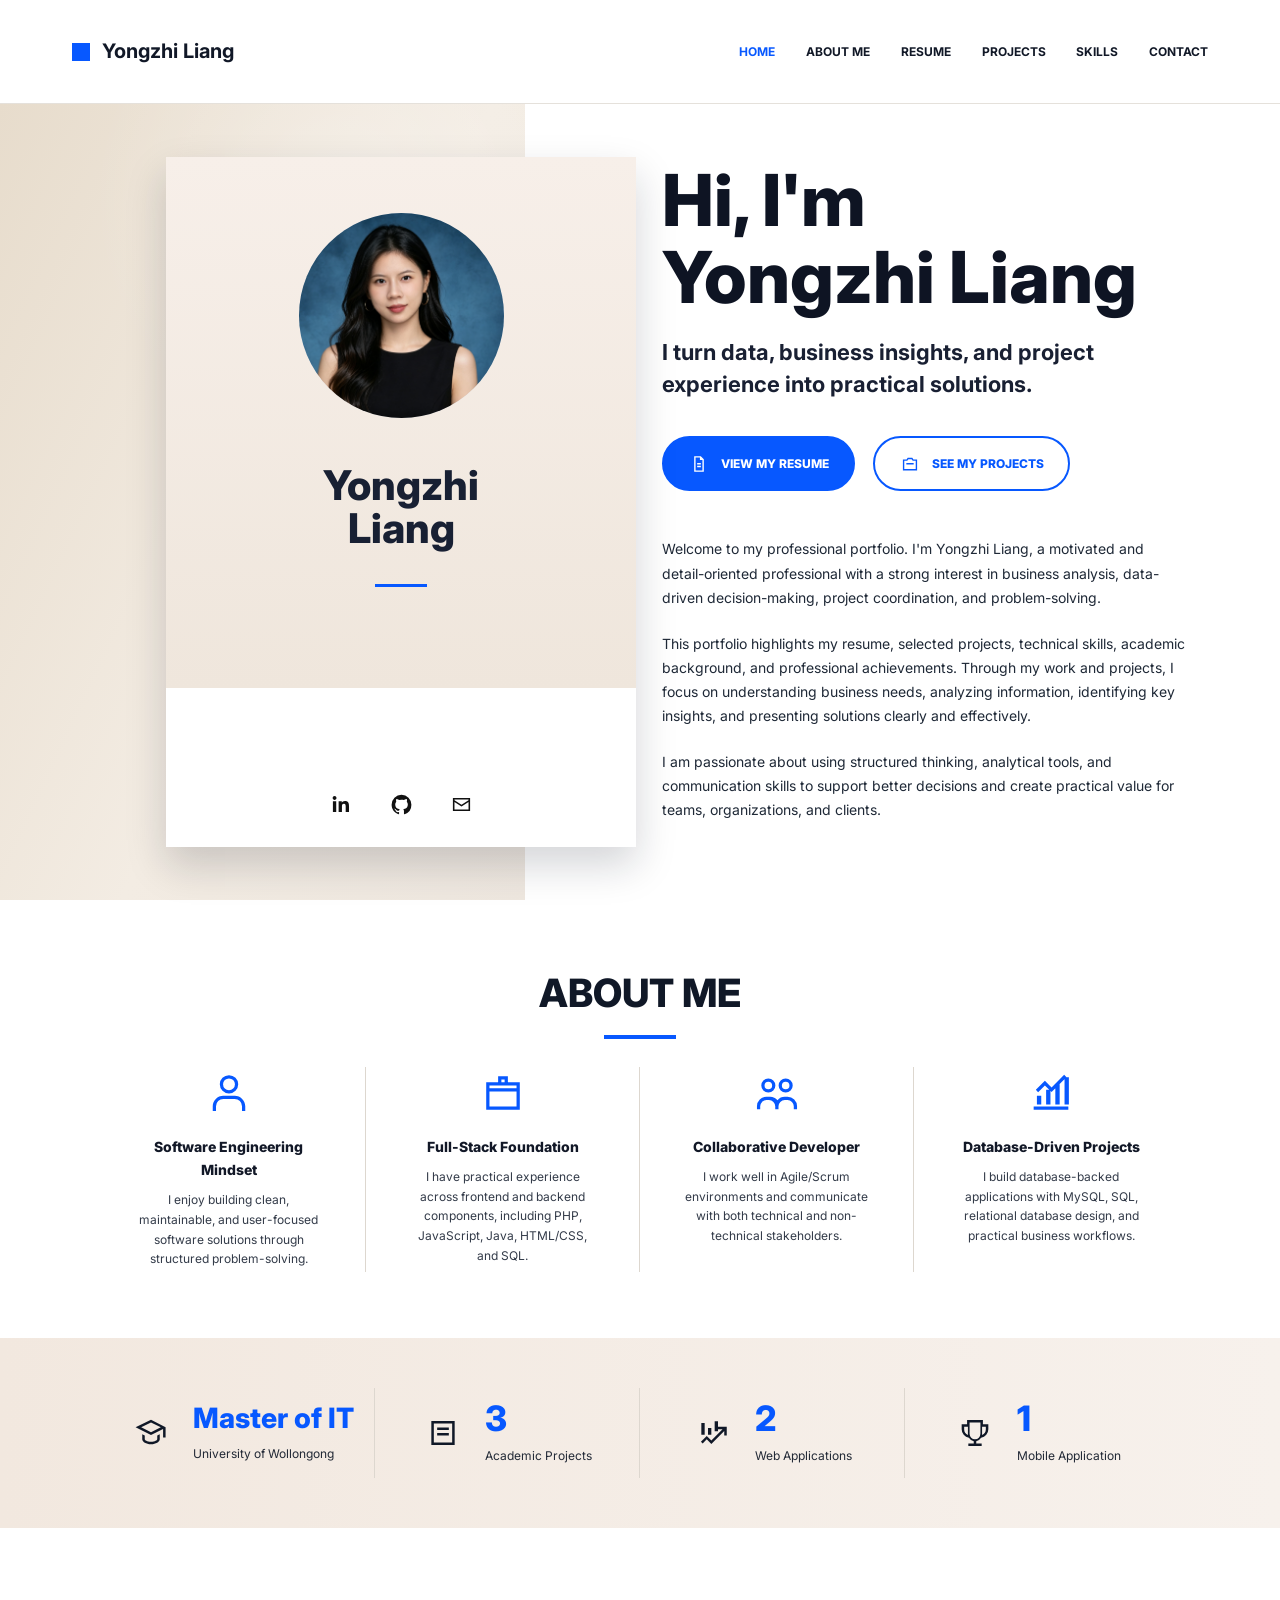
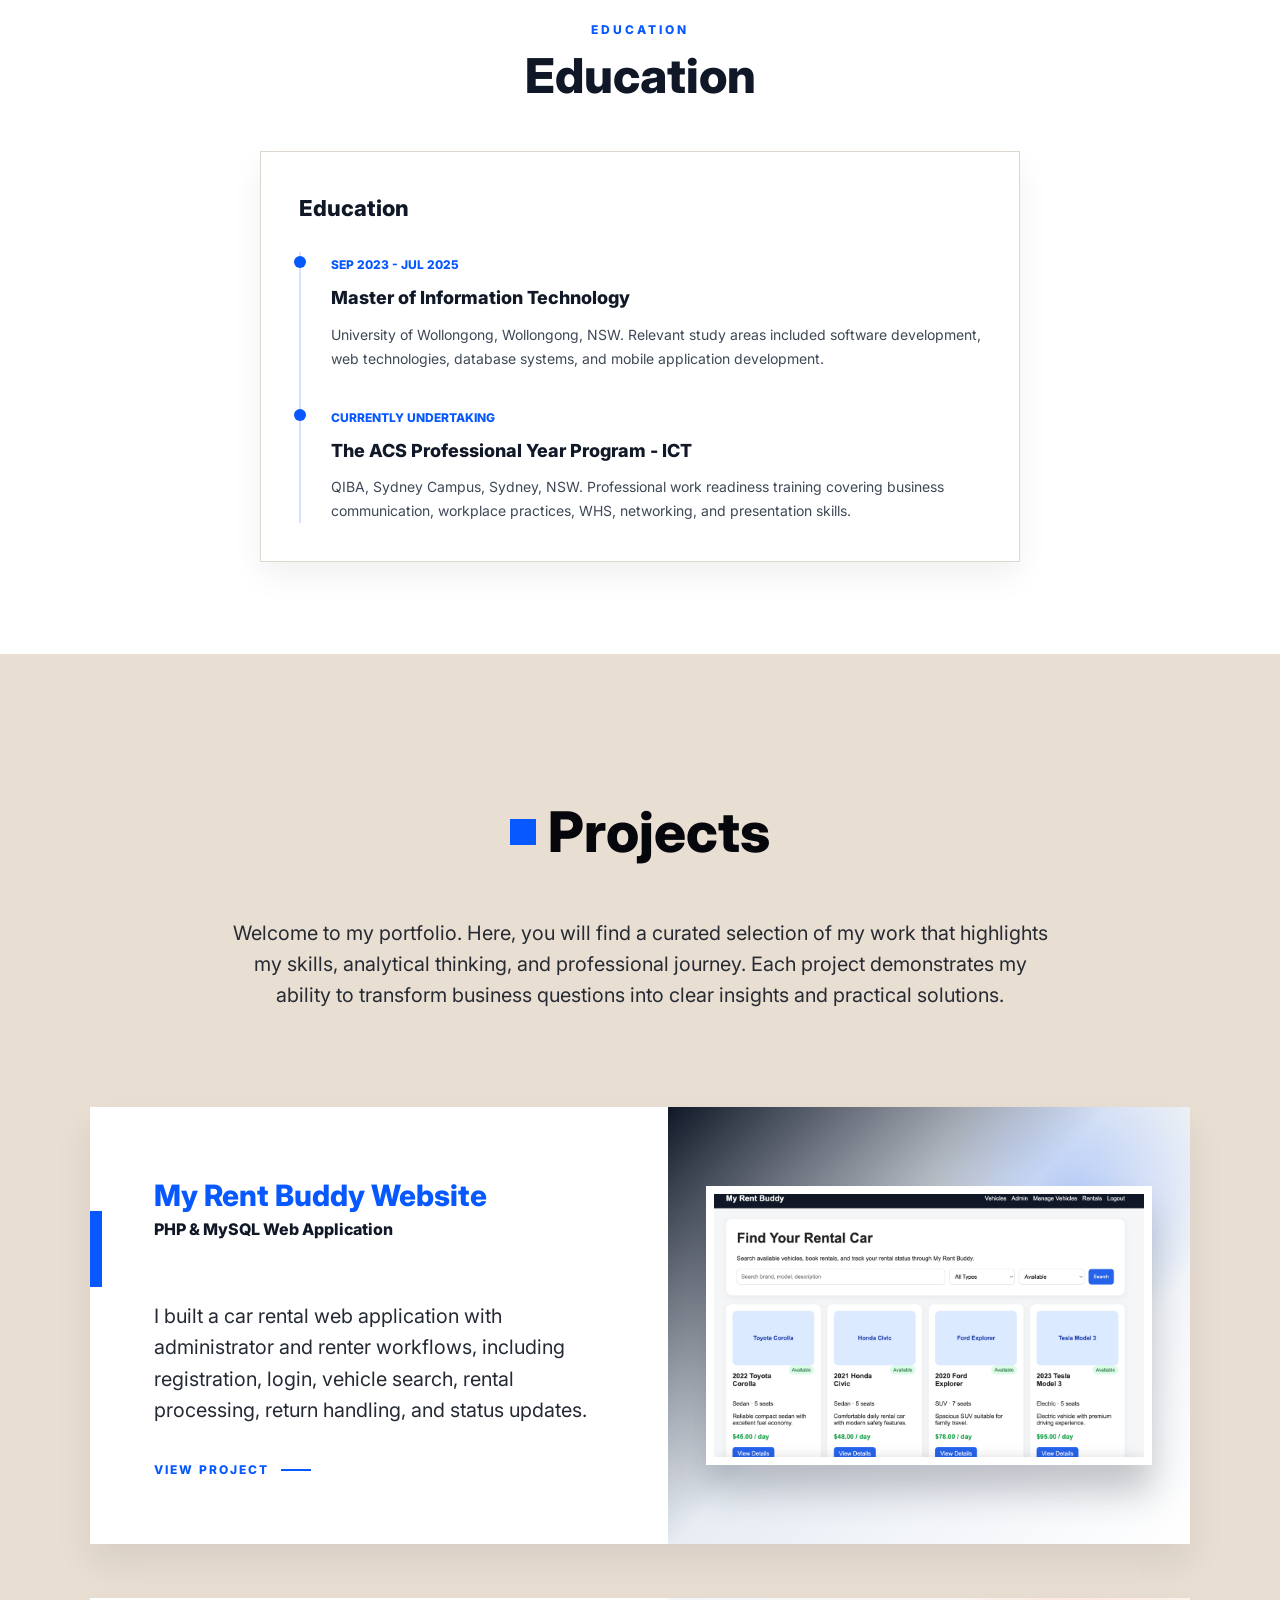
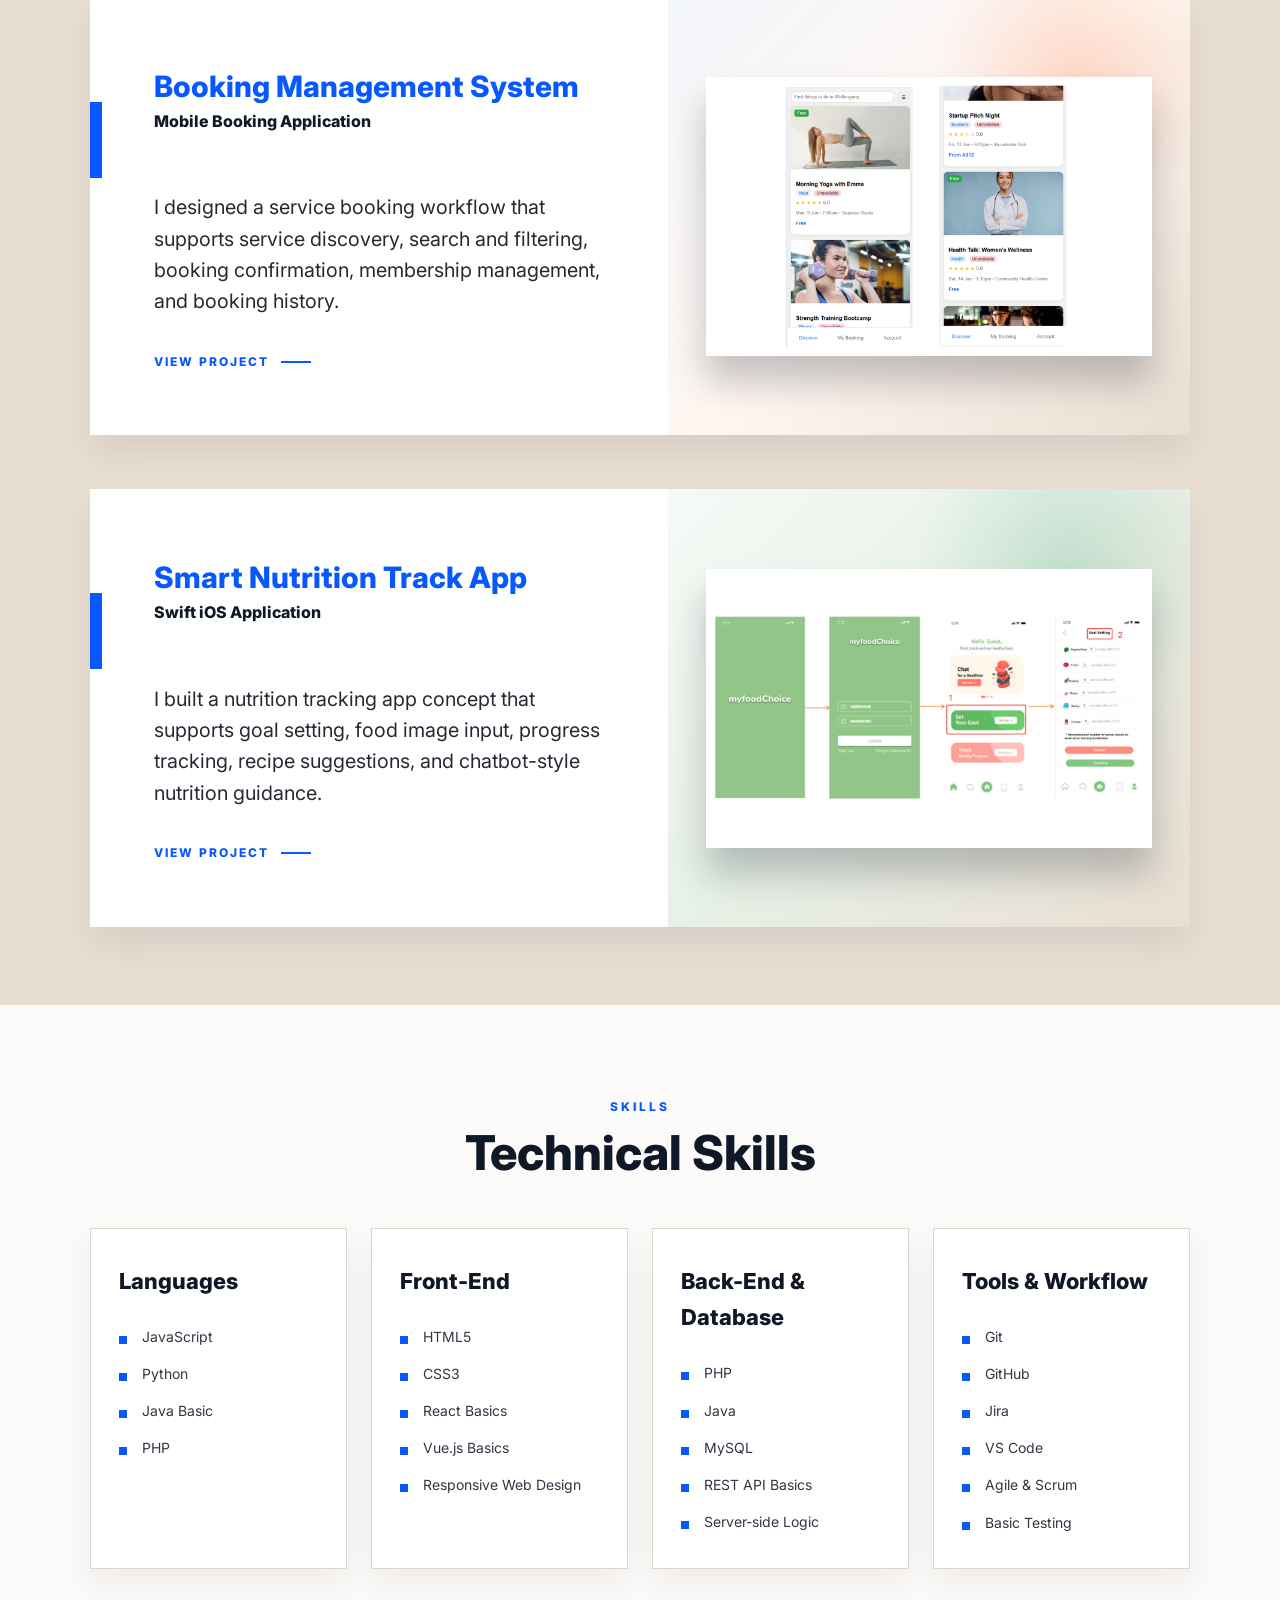
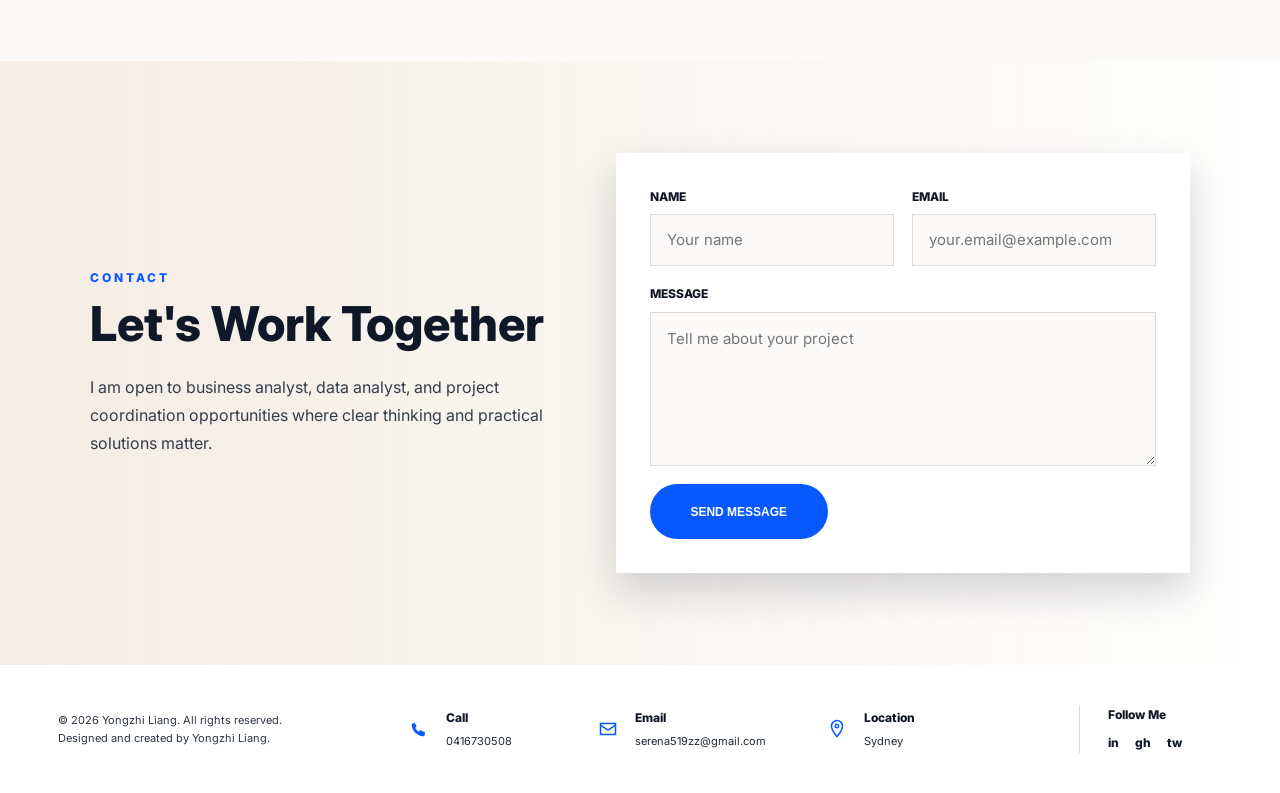
==== commit ce3d2654: "Update portfolio" ====
--- a/index.html
+++ b/index.html
@@ -35,17 +35,30 @@
           <div class="portrait-stage" aria-label="Portfolio profile card">
             <div class="beige-panel"></div>
             <article class="profile-card">
-              <img src="assets/avatar.png" alt="Portrait of Yongzhi Liang" />
+              <img
+                src="assets/yongzhi-liang-avatar.png"
+                alt="Portrait of Yongzhi Liang"
+              />
               <h1>Yongzhi<br />Liang</h1>
               <div class="socials" aria-label="Social profile links">
-                <a href="#" aria-label="LinkedIn">
+                <a
+                  href="https://www.linkedin.com/in/yongzhi-liang-4002b029b/"
+                  aria-label="LinkedIn"
+                  target="_blank"
+                  rel="noopener noreferrer"
+                >
                   <svg viewBox="0 0 24 24" aria-hidden="true">
                     <path
                       d="M6.94 8.98H3.75v10.14h3.19V8.98ZM5.35 7.58c1.02 0 1.85-.83 1.85-1.86S6.37 3.86 5.35 3.86 3.5 4.69 3.5 5.72s.83 1.86 1.85 1.86Zm13.86 11.54h-3.18v-5.01c0-1.2-.02-2.74-1.67-2.74-1.68 0-1.94 1.31-1.94 2.66v5.09H9.24V8.98h3.05v1.38h.04c.43-.8 1.46-1.65 3.01-1.65 3.22 0 3.87 2.12 3.87 4.88v5.53Z"
                     />
                   </svg>
                 </a>
-                <a href="https://github.com/serena599" aria-label="GitHub">
+                <a
+                  href="https://github.com/serena599"
+                  aria-label="GitHub"
+                  target="_blank"
+                  rel="noopener noreferrer"
+                >
                   <svg viewBox="0 0 24 24" aria-hidden="true">
                     <path
                       d="M12 2.75A9.49 9.49 0 0 0 2.5 12.3c0 4.22 2.73 7.8 6.52 9.07.48.09.65-.21.65-.46v-1.62c-2.65.58-3.21-1.28-3.21-1.28-.43-1.11-1.06-1.41-1.06-1.41-.87-.59.07-.58.07-.58.96.07 1.46.99 1.46.99.86 1.47 2.25 1.04 2.8.8.09-.62.34-1.04.61-1.28-2.12-.24-4.35-1.06-4.35-4.72 0-1.04.37-1.9.98-2.56-.1-.24-.43-1.21.09-2.52 0 0 .81-.26 2.62.98A9.05 9.05 0 0 1 12 7.39c.81 0 1.62.11 2.38.32 1.82-1.24 2.62-.98 2.62-.98.52 1.31.19 2.28.09 2.52.61.66.98 1.52.98 2.56 0 3.67-2.23 4.47-4.36 4.71.34.3.65.88.65 1.77v2.62c0 .25.17.55.66.46a9.53 9.53 0 0 0 6.48-9.07A9.49 9.49 0 0 0 12 2.75Z"
@@ -173,8 +186,8 @@
               />
             </svg>
             <div>
-              <strong>Educational<br />Background</strong>
-              <span>Business &amp; Analytics</span>
+              <strong>Master of IT</strong>
+              <span>University of Wollongong</span>
             </div>
           </div>
           <div class="stat">
@@ -184,8 +197,8 @@
               />
             </svg>
             <div>
-              <strong>10+</strong>
-              <span>Projects Completed</span>
+              <strong>3</strong>
+              <span>Academic Projects</span>
             </div>
           </div>
           <div class="stat">
@@ -195,8 +208,8 @@
               />
             </svg>
             <div>
-              <strong>3+</strong>
-              <span>Years of Experience</span>
+              <strong>2</strong>
+              <span>Web Applications</span>
             </div>
           </div>
           <div class="stat">
@@ -206,8 +219,8 @@
               />
             </svg>
             <div>
-              <strong>100%</strong>
-              <span>Commitment</span>
+              <strong>1</strong>
+              <span>Mobile Application</span>
             </div>
           </div>
         </section>
@@ -288,77 +301,56 @@
               </div>
             </a>
 
-            <a class="project-feature" href="projects/sales-performance.html">
+            <a class="project-feature" href="projects/booking-management.html">
               <article class="project-copy">
                 <div class="project-title-row">
-                  <h3>Sales Performance Analysis</h3>
-                  <strong>Dashboard Project</strong>
+                  <h3>Booking Management System</h3>
+                  <strong>Mobile Booking Application</strong>
                 </div>
                 <p>
-                  I developed a dashboard that tracks sales trends, product
-                  performance, customer segments, and monthly revenue movement.
-                  The project focused on translating raw data into a visual
-                  reporting tool that supports faster business decisions.
+                  I designed a service booking workflow that supports service
+                  discovery, search and filtering, booking confirmation,
+                  membership management, and booking history.
                 </p>
                 <span>View Project</span>
               </article>
-              <div class="project-media media-sales" aria-hidden="true">
-                <div class="mockup-panel">
-                  <i></i>
-                  <i></i>
-                  <i></i>
-                  <b></b>
-                </div>
+              <div
+                class="project-media media-booking single-project-image"
+                aria-hidden="true"
+              >
+                <img
+                  class="project-screenshot"
+                  src="assets/projects/service-list.png"
+                  alt=""
+                />
               </div>
             </a>
 
-            <a class="project-feature" href="projects/customer-insight.html">
+            <a class="project-feature" href="projects/smart-nutrition-track.html">
               <article class="project-copy">
                 <div class="project-title-row">
-                  <h3>Customer Insight Report</h3>
-                  <strong>Business Case</strong>
+                  <h3>Smart Nutrition Track App</h3>
+                  <strong>Swift iOS Application</strong>
                 </div>
                 <p>
-                  I analyzed customer behavior, service patterns, and feedback
-                  themes to identify opportunities for retention and experience
-                  improvement. The final report presented findings in a concise
-                  format for stakeholder review.
+                  I built a nutrition tracking app concept that supports goal
+                  setting, food image input, progress tracking, recipe
+                  suggestions, and chatbot-style nutrition guidance.
                 </p>
                 <span>View Project</span>
               </article>
-              <div class="project-media media-customer" aria-hidden="true">
-                <div class="mockup-panel">
-                  <i></i>
-                  <i></i>
-                  <i></i>
-                  <b></b>
-                </div>
+              <div
+                class="project-media media-nutrition single-project-image"
+                aria-hidden="true"
+              >
+                <img
+                  class="project-screenshot"
+                  src="assets/projects/goal- setting.png"
+                  alt=""
+                />
               </div>
             </a>
 
-            <a class="project-feature" href="projects/process-improvement.html">
-              <article class="project-copy">
-                <div class="project-title-row">
-                  <h3>Process Improvement Plan</h3>
-                  <strong>Operations Project</strong>
-                </div>
-                <p>
-                  I mapped an existing workflow, located repeated bottlenecks,
-                  and proposed a clearer process with measurable checkpoints.
-                  The project strengthened my ability to connect analysis with
-                  practical implementation.
-                </p>
-                <span>View Project</span>
-              </article>
-              <div class="project-media media-process" aria-hidden="true">
-                <div class="mockup-panel">
-                  <i></i>
-                  <i></i>
-                  <i></i>
-                  <b></b>
-                </div>
-              </div>
-            </a>
           </div>
         </section>
 
@@ -377,7 +369,7 @@
               <ul>
                 <li>JavaScript</li>
                 <li>Python</li>
-                <li>Java</li>
+                <li>Java Basic</li>
                 <li>PHP</li>
               </ul>
             </div>
@@ -466,7 +458,7 @@
               d="M7.2 4.75 9.7 9.7l-1.6 1.16c.82 1.68 2.17 3.03 3.85 3.85l1.15-1.6 4.95 2.5-.7 3.64h-.67c-6.56 0-11.88-5.32-11.88-11.88V6.7l2.4-.45Z"
             />
           </svg>
-          <div><strong>Call</strong><span>(123) 456-7890</span></div>
+          <div><strong>Call</strong><span>0416730508</span></div>
         </div>
         <div class="footer-item">
           <svg viewBox="0 0 24 24" aria-hidden="true">
@@ -474,9 +466,7 @@
               d="M3.75 5.75h16.5v12.5H3.75V5.75Zm1.5 1.5v.55L12 12.2l6.75-4.4v-.55H5.25Zm13.5 9.5V9.57l-6.34 4.14a.75.75 0 0 1-.82 0L5.25 9.57v7.18h13.5Z"
             />
           </svg>
-          <div>
-            <strong>Email</strong><span>yongzhi.liang@example.com</span>
-          </div>
+          <div><strong>Email</strong><span>serena519zz@gmail.com</span></div>
         </div>
         <div class="footer-item">
           <svg viewBox="0 0 24 24" aria-hidden="true">
@@ -484,13 +474,19 @@
               d="M12 2.75a6.25 6.25 0 0 0-6.25 6.25c0 4.67 5.45 10.78 5.68 11.04l.57.63.57-.63c.23-.26 5.68-6.37 5.68-11.04A6.25 6.25 0 0 0 12 2.75Zm0 15.64C10.42 16.5 7.25 12.29 7.25 9a4.75 4.75 0 1 1 9.5 0c0 3.29-3.17 7.5-4.75 9.39ZM12 6.5A2.5 2.5 0 1 0 12 11.5 2.5 2.5 0 0 0 12 6.5Zm0 3.5a1 1 0 1 1 0-2 1 1 0 0 1 0 2Z"
             />
           </svg>
-          <div><strong>Location</strong><span>Toronto, Canada</span></div>
+          <div><strong>Location</strong><span>Sydney</span></div>
         </div>
         <div class="follow">
           <strong>Follow Me</strong>
           <span>
             <a href="#" aria-label="LinkedIn">in</a>
-            <a href="https://github.com/serena599" aria-label="GitHub">gh</a>
+            <a
+              href="https://github.com/serena599"
+              aria-label="GitHub"
+              target="_blank"
+              rel="noopener noreferrer"
+              >gh</a
+            >
             <a href="#" aria-label="Twitter">tw</a>
           </span>
         </div>
--- a/styles.css
+++ b/styles.css
@@ -676,6 +676,23 @@
     linear-gradient(135deg, #0e5eea 0%, #4f7bf1 38%, #e4ebff 100%);
 }
 
+.media-nutrition {
+  background:
+    radial-gradient(circle at 76% 18%, rgba(35, 147, 98, 0.18), transparent 28%),
+    linear-gradient(135deg, #f5faf6 0%, #e7f1e7 46%, #e9ded2 100%);
+}
+
+.media-nutrition::before,
+.media-nutrition::after {
+  display: none;
+}
+
+.media-nutrition .project-screenshot {
+  object-fit: contain;
+  object-position: center;
+  background: #fff;
+}
+
 .media-process {
   background: linear-gradient(135deg, #cfd3cd, #ebe3d8);
 }
@@ -695,6 +712,23 @@
 .media-rent-buddy::before,
 .media-rent-buddy::after {
   display: none;
+}
+
+.media-booking {
+  background:
+    radial-gradient(circle at 78% 18%, rgba(255, 78, 18, 0.18), transparent 26%),
+    linear-gradient(135deg, #f3f6fb 0%, #fff7f1 48%, #e9ded2 100%);
+}
+
+.media-booking::before,
+.media-booking::after {
+  display: none;
+}
+
+.media-booking .project-screenshot {
+  object-fit: contain;
+  object-position: center;
+  background: #fff;
 }
 
 .single-project-image {
@@ -856,6 +890,24 @@
   line-height: 1.55;
 }
 
+.app-gallery {
+  grid-template-columns: repeat(3, minmax(0, 1fr));
+}
+
+.app-gallery img {
+  aspect-ratio: 4 / 3;
+  object-fit: contain;
+  object-position: top center;
+  background: #f7f7f7;
+}
+
+.nutrition-gallery img {
+  aspect-ratio: 16 / 7;
+  object-fit: contain;
+  object-position: top center;
+  background: #f7f7f7;
+}
+
 
 .skills-section {
   background: #fbfaf8;
@@ -1008,7 +1060,7 @@
 }
 
 .stat:first-child strong {
-  font-size: 18px;
+  font-size: 28px;
   line-height: 1.15;
 }
 
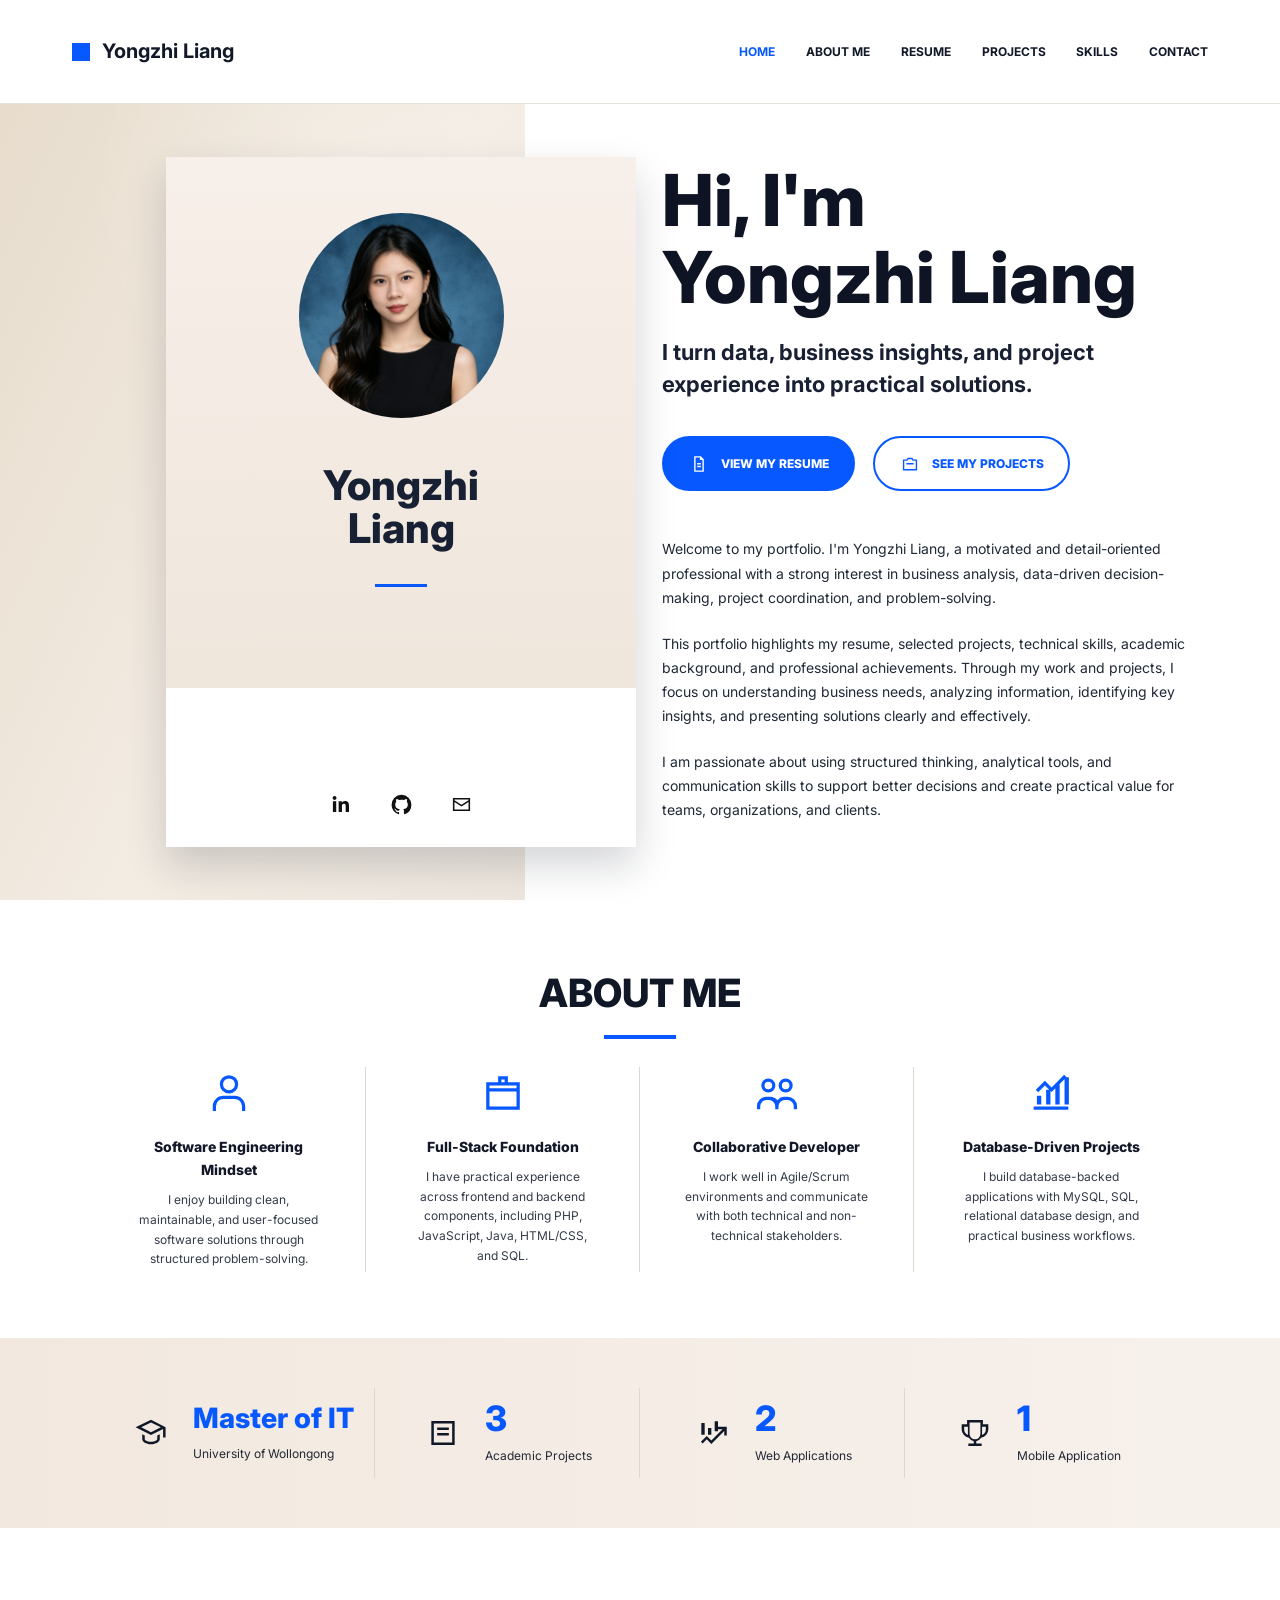
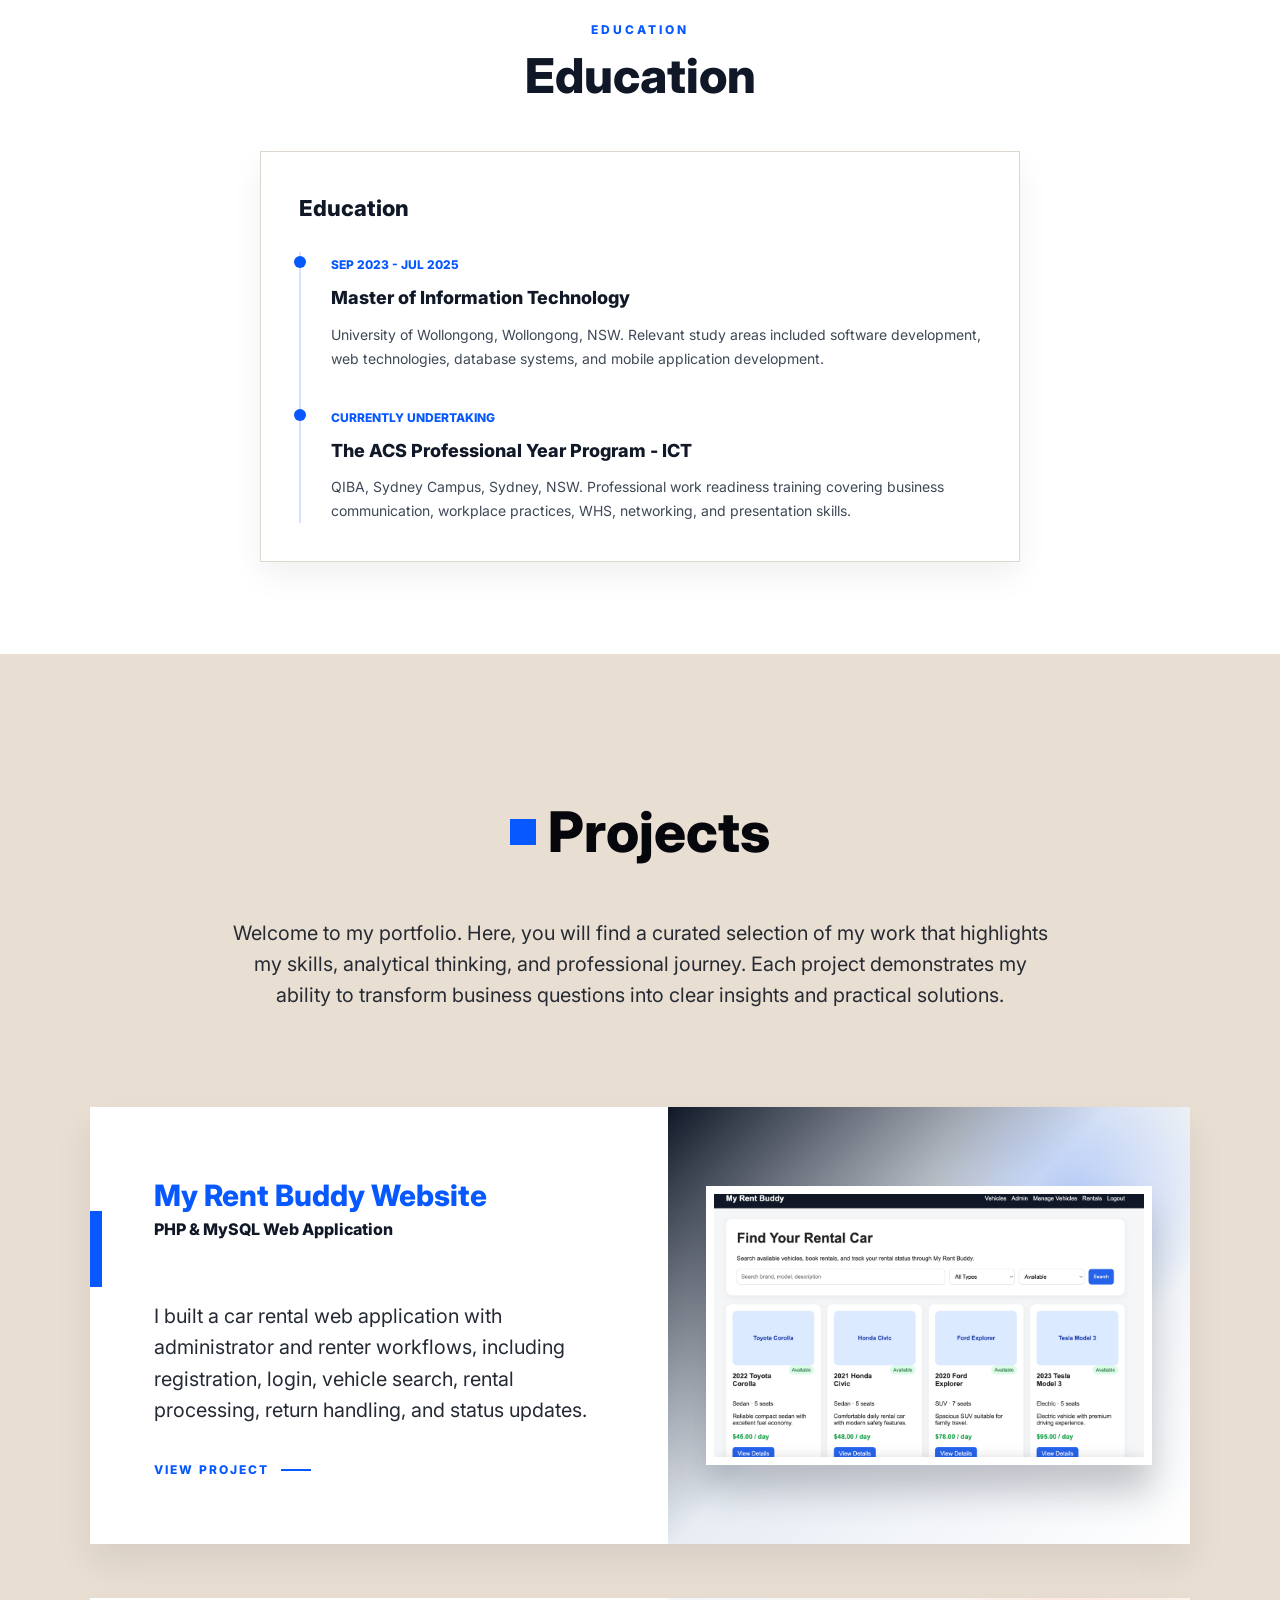
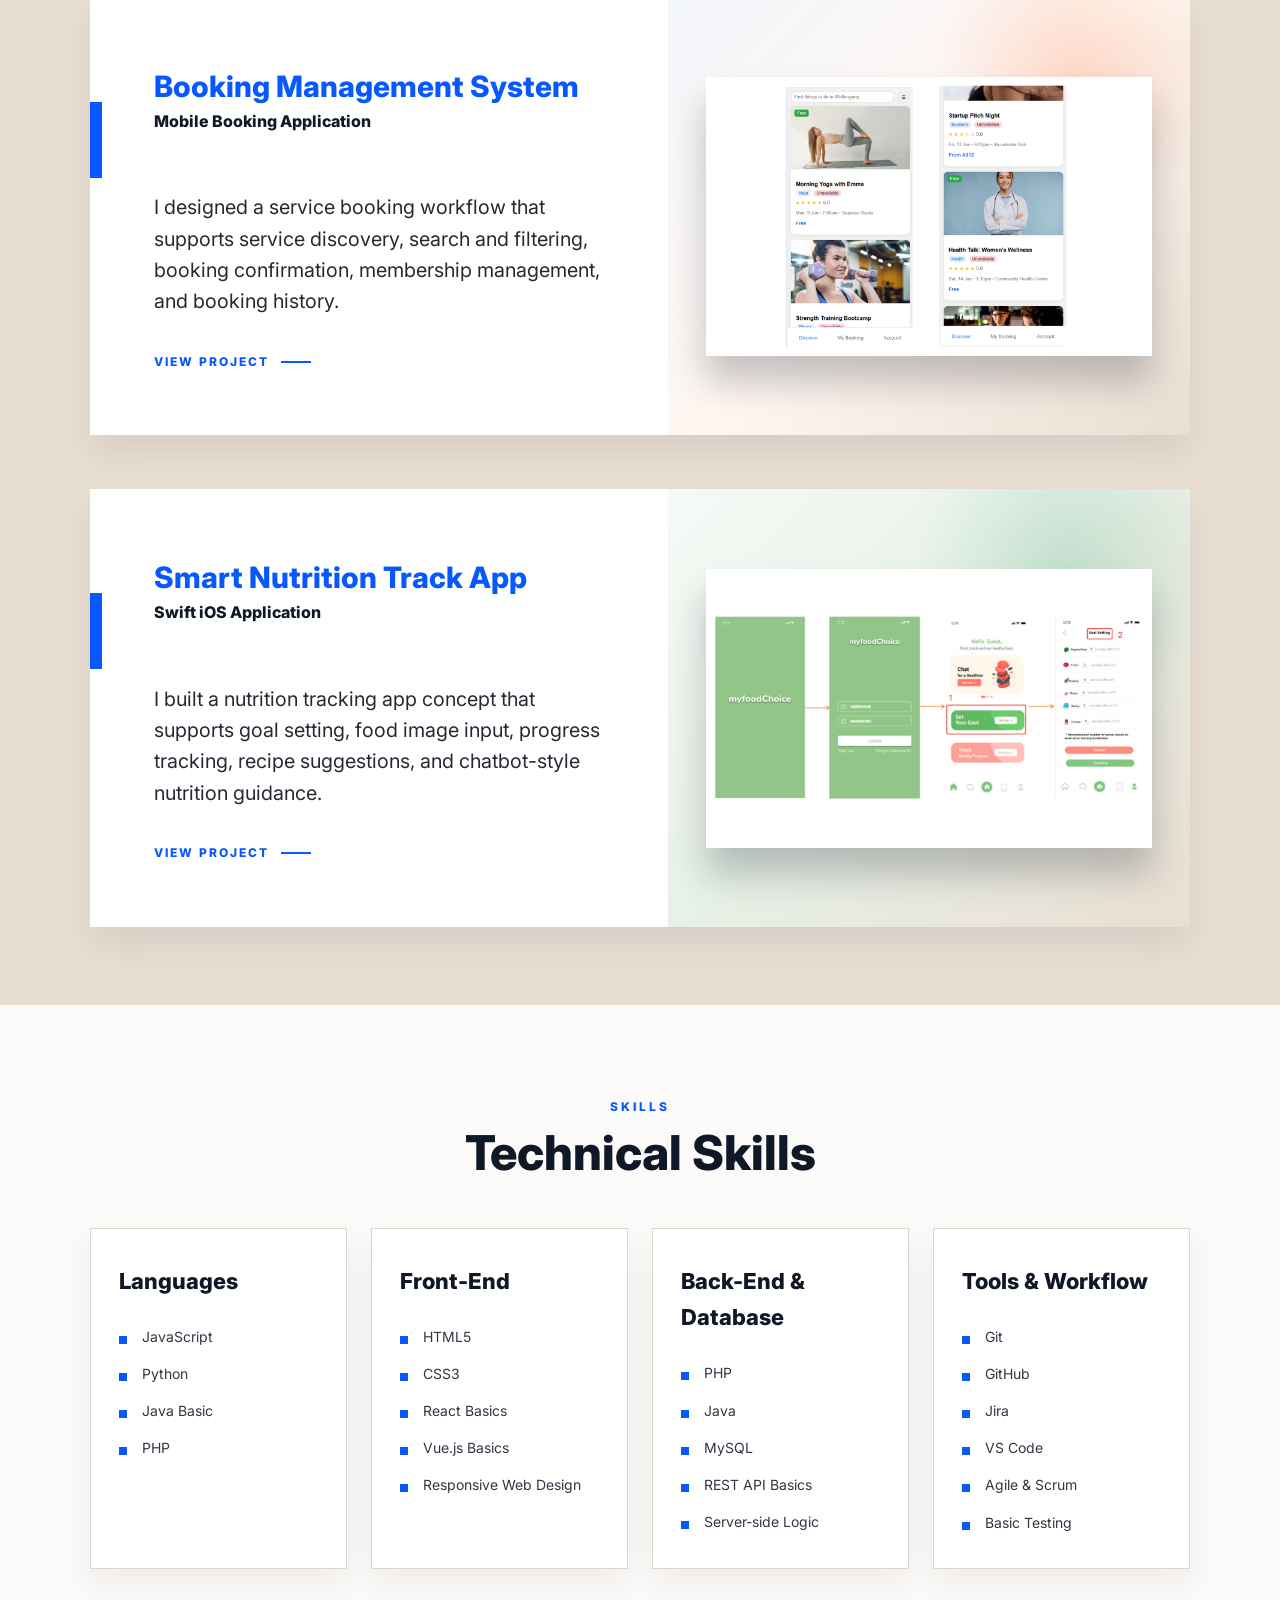
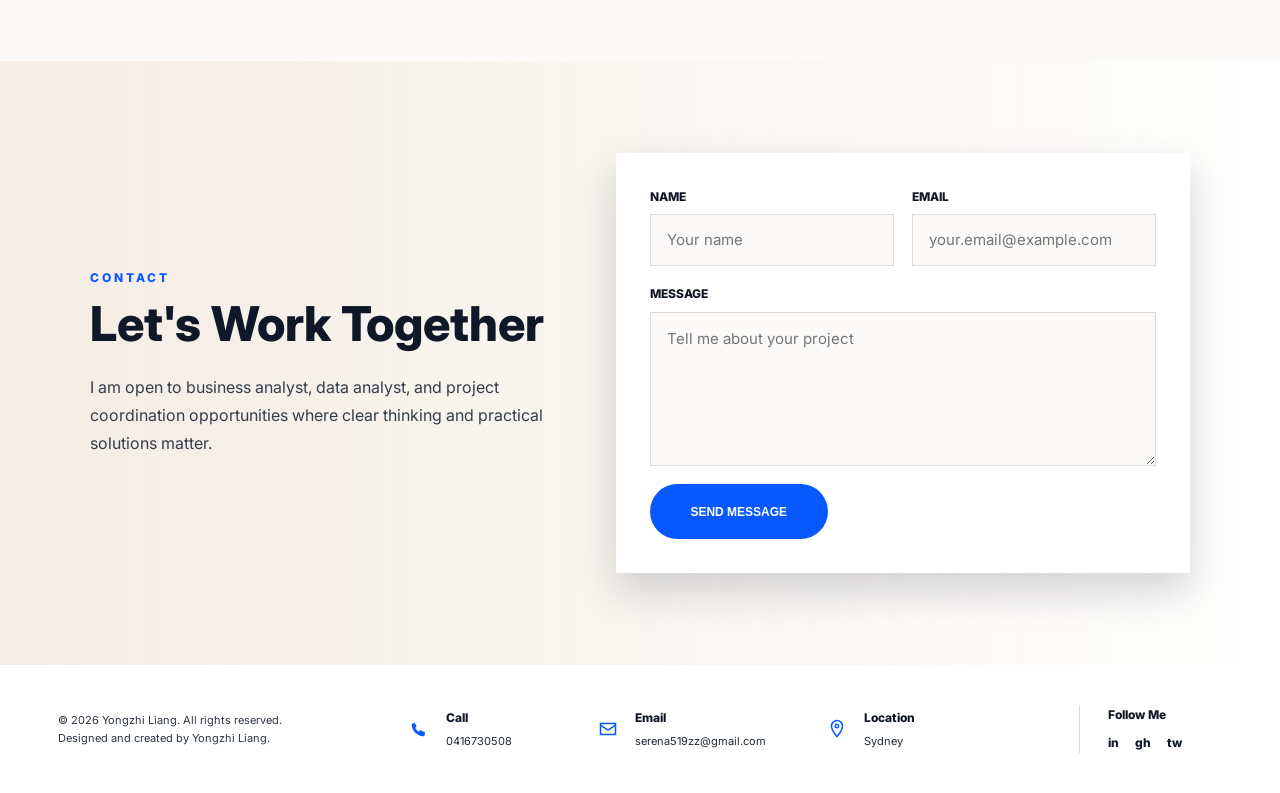
==== commit e7e19dfa: "update" ====
--- a/index.html
+++ b/index.html
@@ -102,10 +102,10 @@
             </div>
             <div class="intro-text">
               <p>
-                Welcome to my professional portfolio. I'm Yongzhi Liang, a
-                motivated and detail-oriented professional with a strong
-                interest in business analysis, data-driven decision-making,
-                project coordination, and problem-solving.
+                Welcome to my portfolio. I'm Yongzhi Liang, a motivated and
+                detail-oriented professional with a strong interest in business
+                analysis, data-driven decision-making, project coordination, and
+                problem-solving.
               </p>
               <p>
                 This portfolio highlights my resume, selected projects,
@@ -326,7 +326,10 @@
               </div>
             </a>
 
-            <a class="project-feature" href="projects/smart-nutrition-track.html">
+            <a
+              class="project-feature"
+              href="projects/smart-nutrition-track.html"
+            >
               <article class="project-copy">
                 <div class="project-title-row">
                   <h3>Smart Nutrition Track App</h3>
@@ -350,7 +353,6 @@
                 />
               </div>
             </a>
-
           </div>
         </section>
 
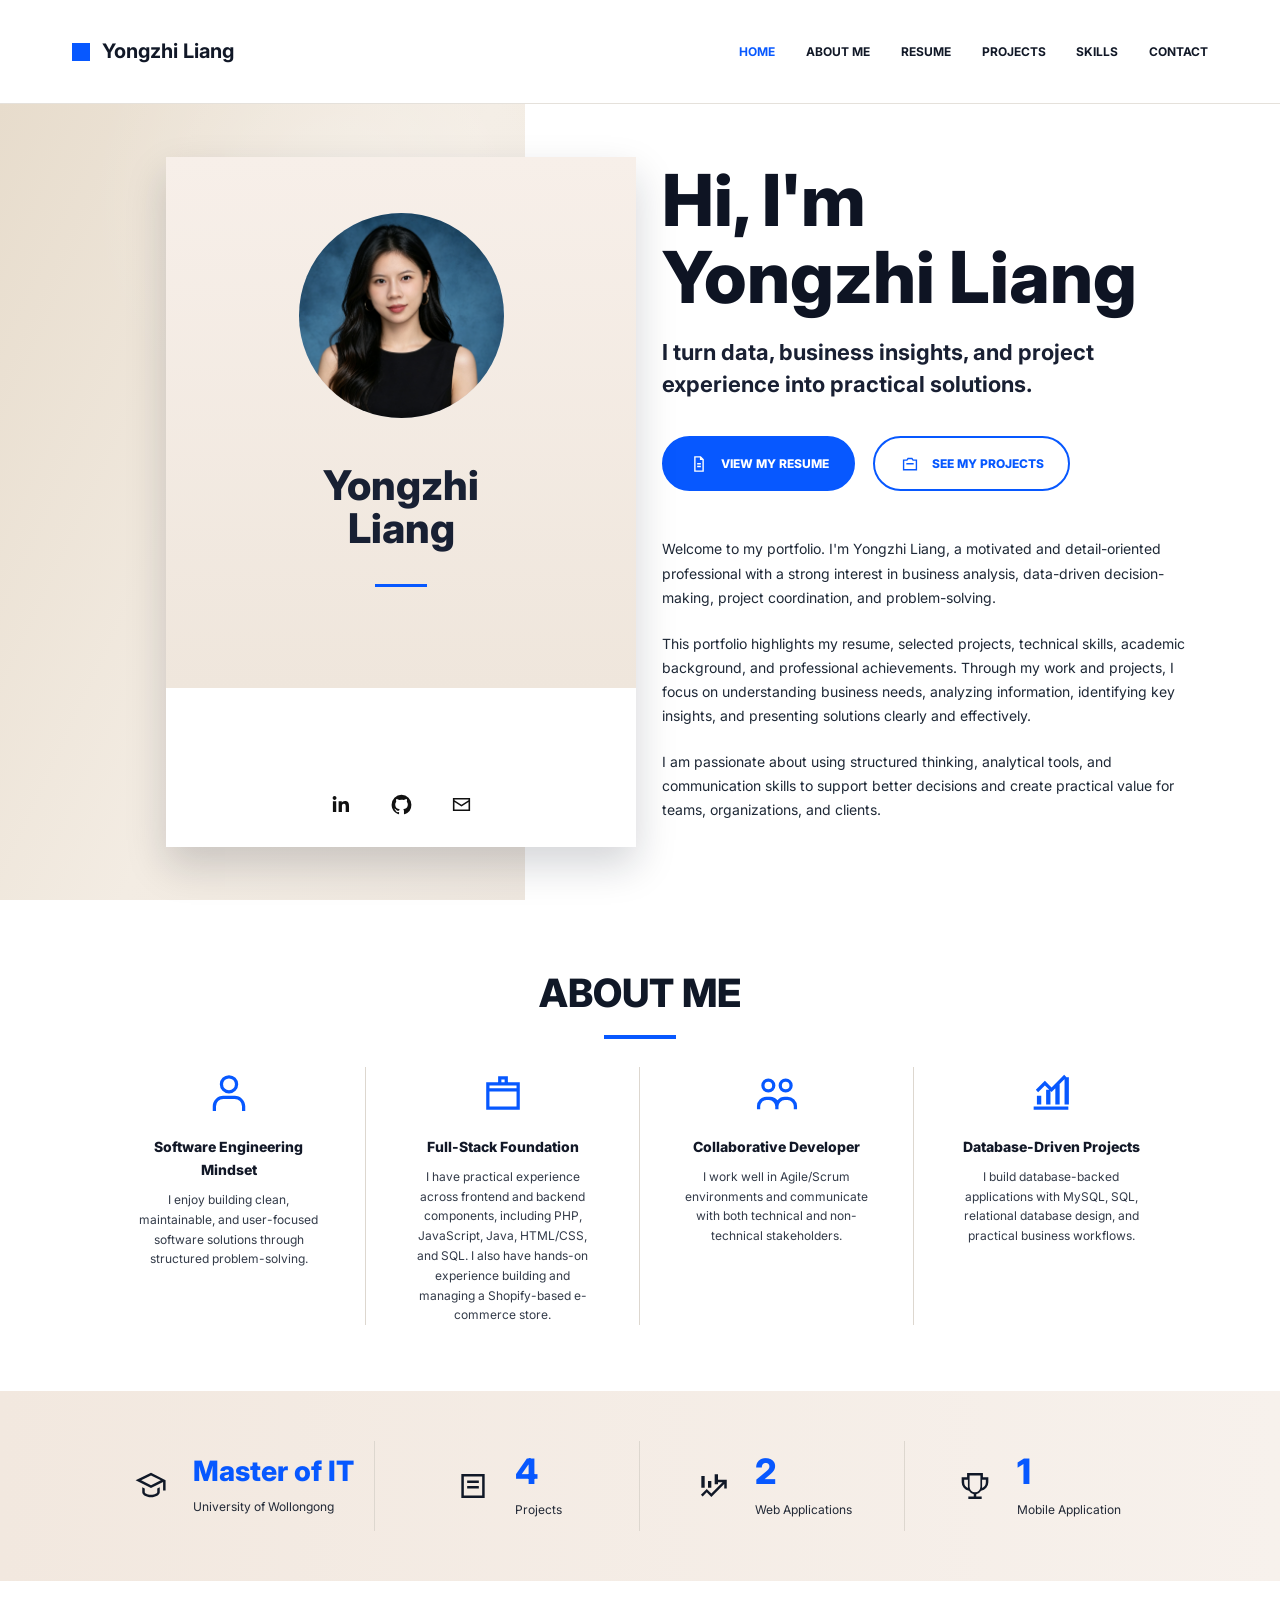
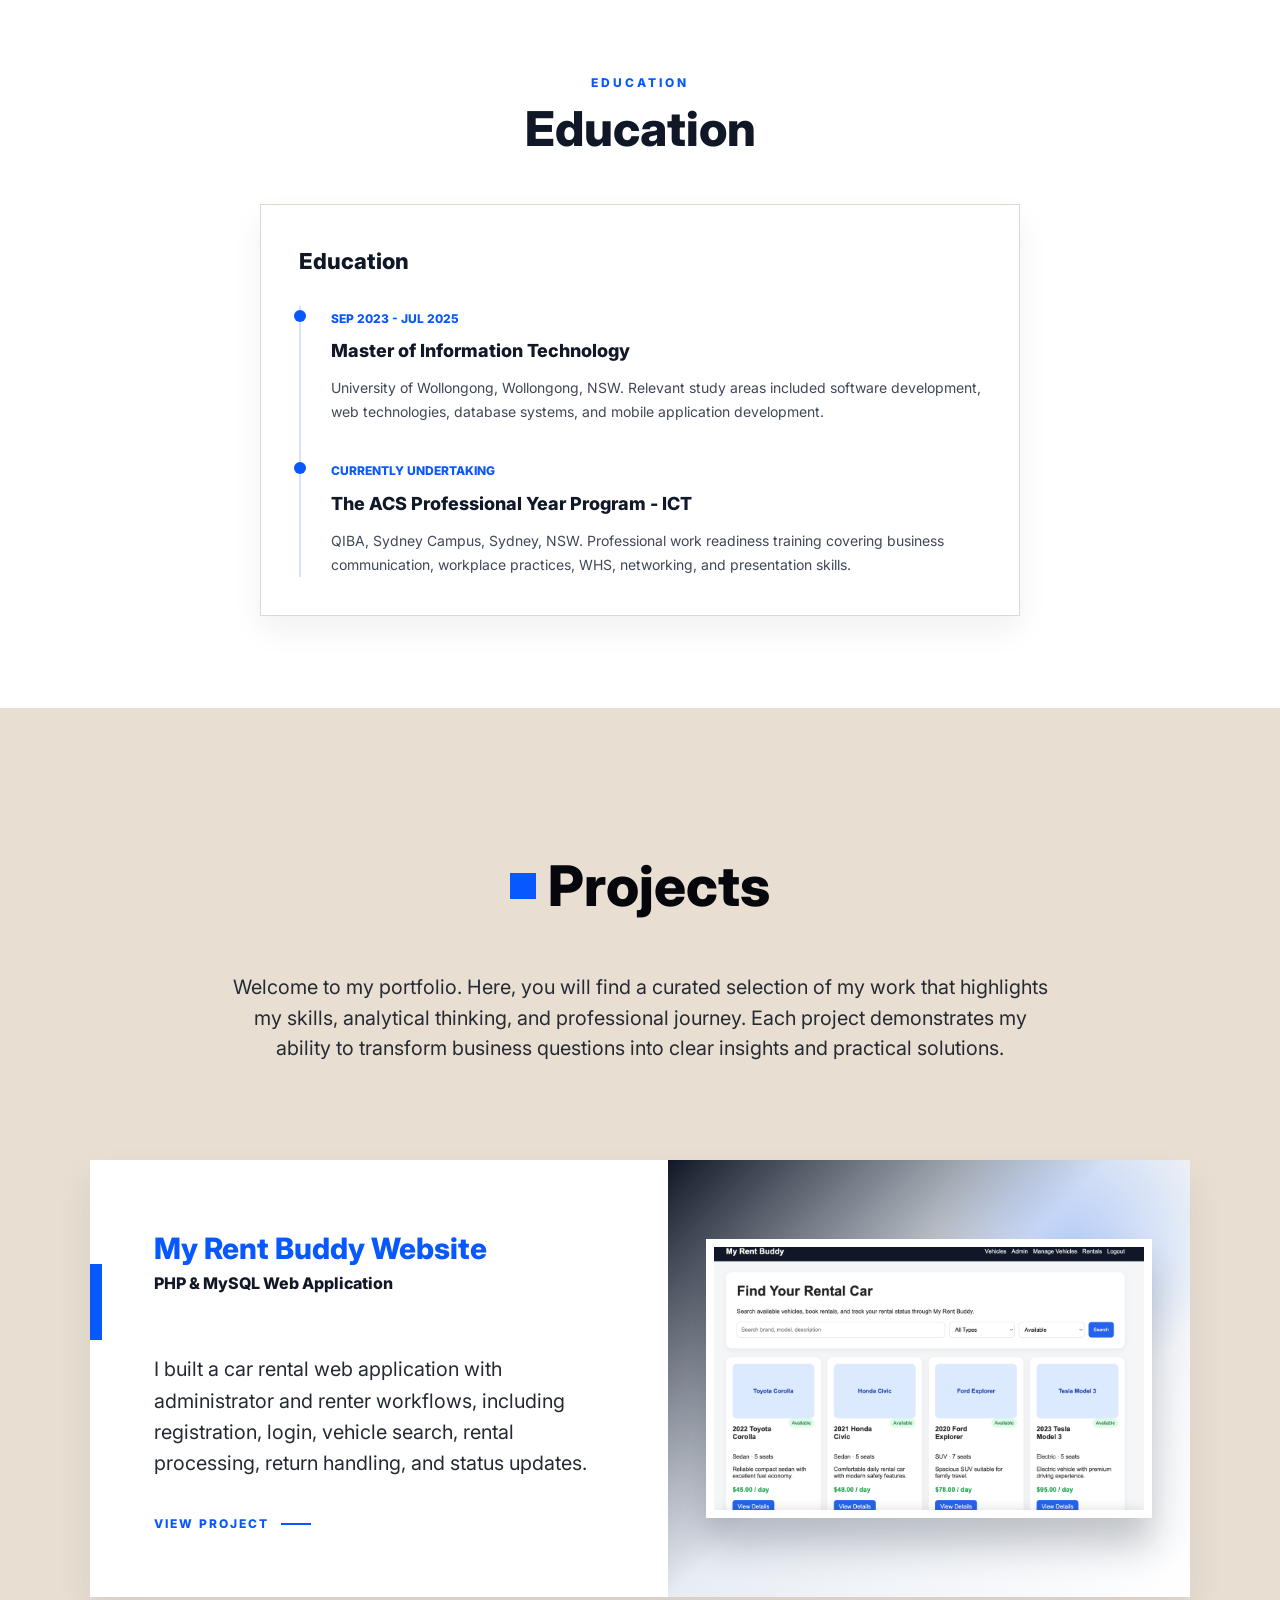
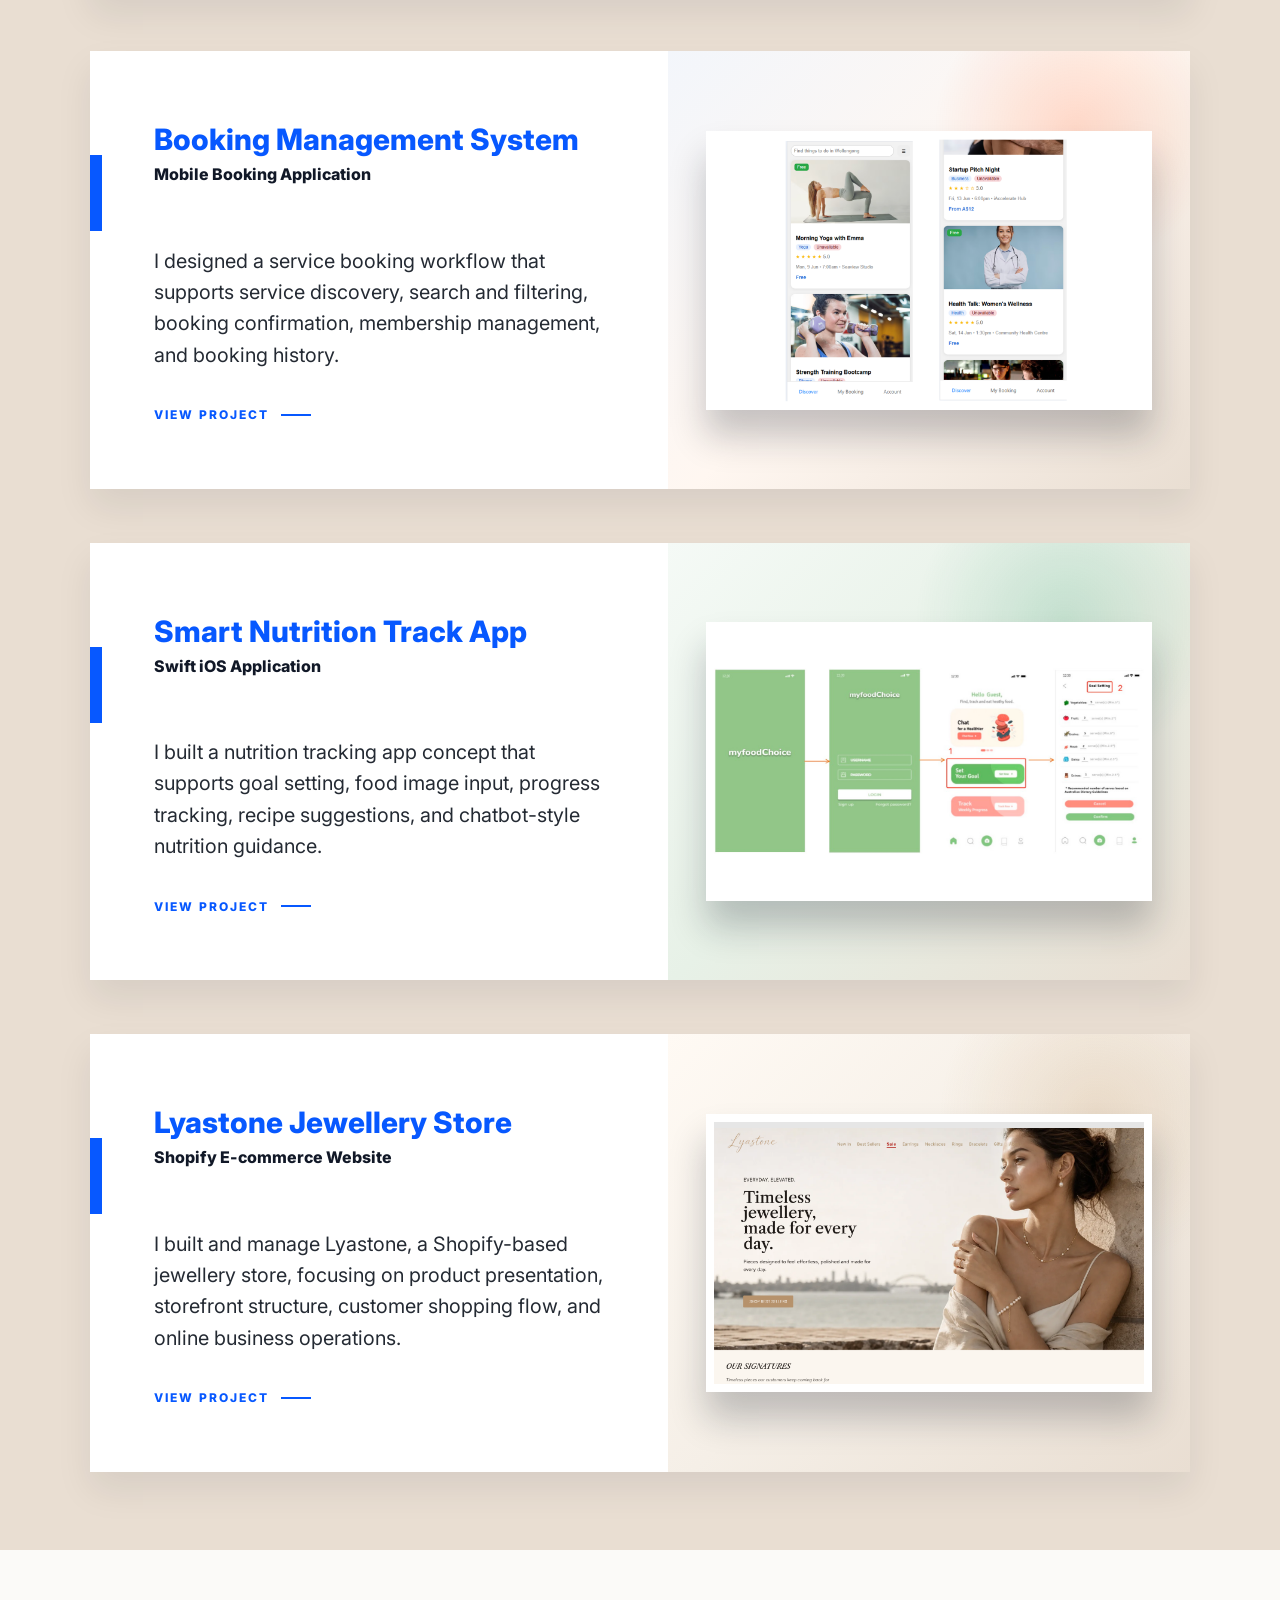
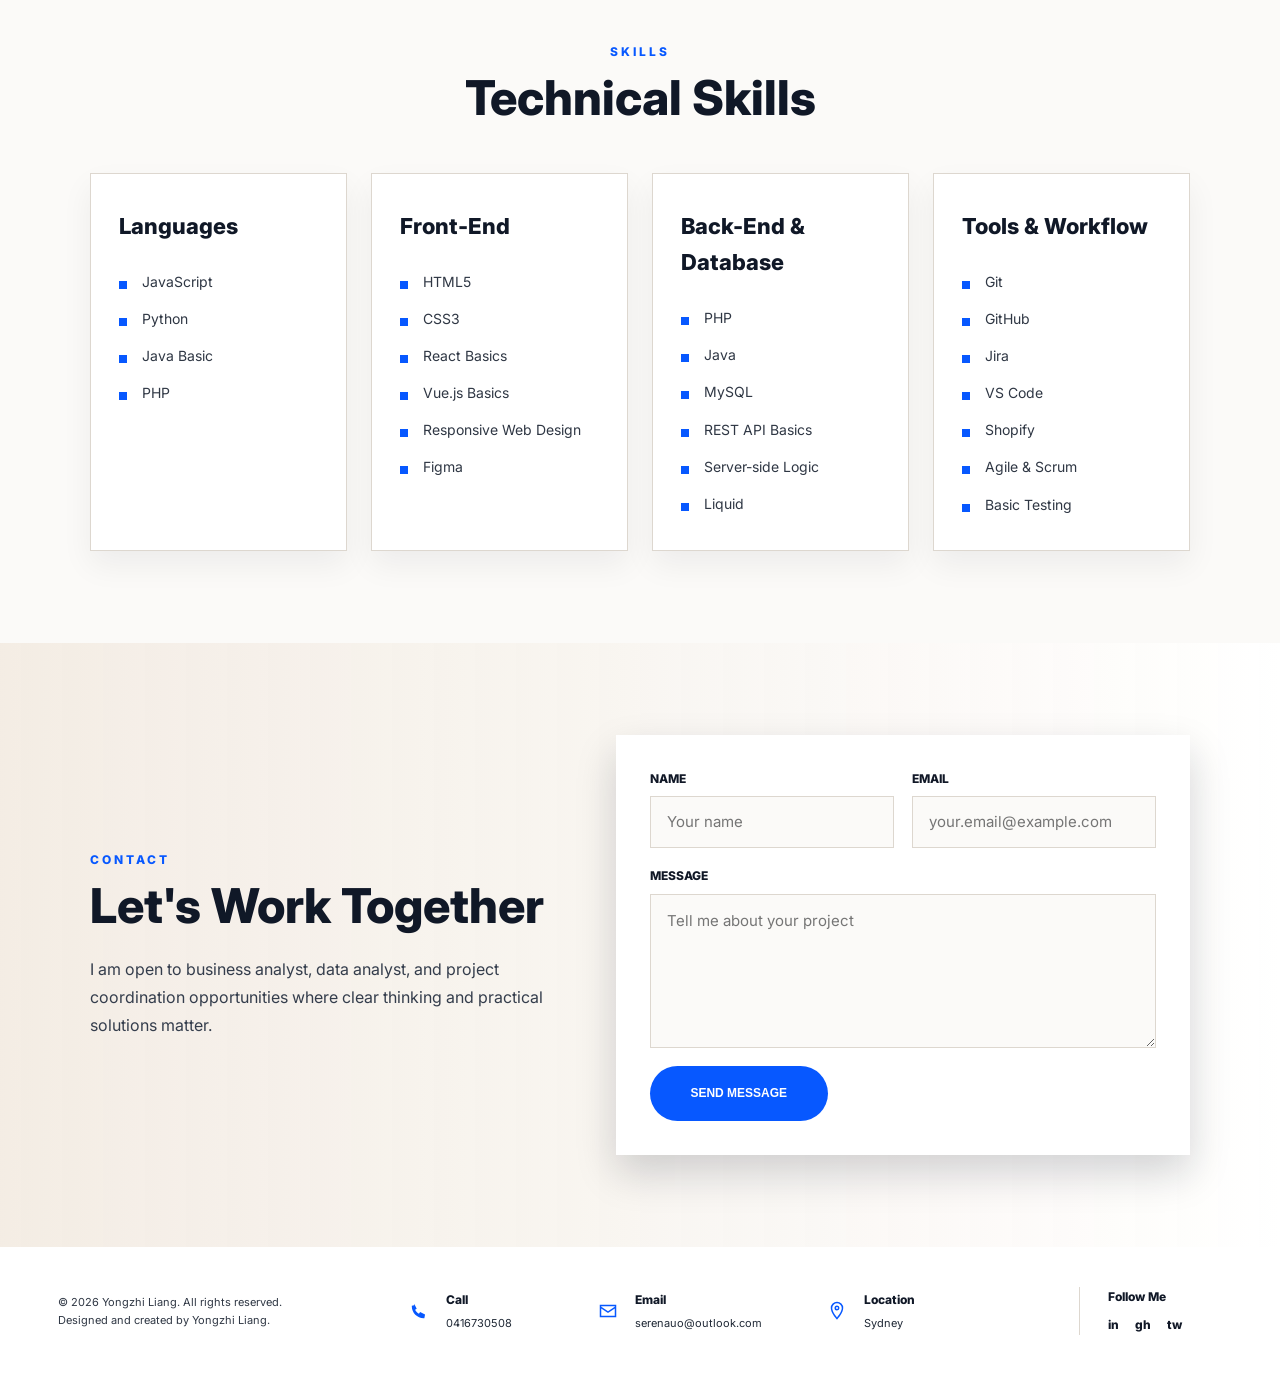
==== commit ae0525d3: "update" ====
--- a/index.html
+++ b/index.html
@@ -149,6 +149,8 @@
               <p>
                 I have practical experience across frontend and backend
                 components, including PHP, JavaScript, Java, HTML/CSS, and SQL.
+                I also have hands-on experience building and managing a
+                Shopify-based e-commerce store.
               </p>
             </article>
             <article>
@@ -197,8 +199,8 @@
               />
             </svg>
             <div>
-              <strong>3</strong>
-              <span>Academic Projects</span>
+              <strong>4</strong>
+              <span>Projects</span>
             </div>
           </div>
           <div class="stat">
@@ -353,6 +355,34 @@
                 />
               </div>
             </a>
+
+            <a
+              class="project-feature"
+              href="projects/lyastone-shopify-store.html"
+            >
+              <article class="project-copy">
+                <div class="project-title-row">
+                  <h3>Lyastone Jewellery Store</h3>
+                  <strong>Shopify E-commerce Website</strong>
+                </div>
+                <p>
+                  I built and manage Lyastone, a Shopify-based jewellery store,
+                  focusing on product presentation, storefront structure,
+                  customer shopping flow, and online business operations.
+                </p>
+                <span>View Project</span>
+              </article>
+              <div
+                class="project-media media-lyastone single-project-image"
+                aria-hidden="true"
+              >
+                <img
+                  class="project-screenshot"
+                  src="assets/projects/lyastone-homepage.png"
+                  alt=""
+                />
+              </div>
+            </a>
           </div>
         </section>
 
@@ -383,6 +413,7 @@
                 <li>React Basics</li>
                 <li>Vue.js Basics</li>
                 <li>Responsive Web Design</li>
+                <li>Figma</li>
               </ul>
             </div>
             <div class="skill-group">
@@ -393,6 +424,7 @@
                 <li>MySQL</li>
                 <li>REST API Basics</li>
                 <li>Server-side Logic</li>
+                <li>Liquid</li>
               </ul>
             </div>
             <div class="skill-group">
@@ -402,6 +434,7 @@
                 <li>GitHub</li>
                 <li>Jira</li>
                 <li>VS Code</li>
+                <li>Shopify</li>
                 <li>Agile &amp; Scrum</li>
                 <li>Basic Testing</li>
               </ul>
@@ -468,7 +501,7 @@
               d="M3.75 5.75h16.5v12.5H3.75V5.75Zm1.5 1.5v.55L12 12.2l6.75-4.4v-.55H5.25Zm13.5 9.5V9.57l-6.34 4.14a.75.75 0 0 1-.82 0L5.25 9.57v7.18h13.5Z"
             />
           </svg>
-          <div><strong>Email</strong><span>serena519zz@gmail.com</span></div>
+          <div><strong>Email</strong><span>serenauo@outlook.com</span></div>
         </div>
         <div class="footer-item">
           <svg viewBox="0 0 24 24" aria-hidden="true">
--- a/styles.css
+++ b/styles.css
@@ -693,6 +693,28 @@
   background: #fff;
 }
 
+.media-lyastone {
+  background:
+    radial-gradient(circle at 82% 18%, rgba(190, 141, 83, 0.2), transparent 28%),
+    linear-gradient(135deg, #fffaf4 0%, #f5efe7 48%, #e9ded2 100%);
+}
+
+.media-lyastone::before,
+.media-lyastone::after {
+  display: none;
+}
+
+.media-lyastone .project-screenshot {
+  object-fit: cover;
+  object-position: top center;
+  background: #fff;
+}
+
+.live-store-link {
+  width: fit-content;
+  margin-top: 30px;
+}
+
 .media-process {
   background: linear-gradient(135deg, #cfd3cd, #ebe3d8);
 }
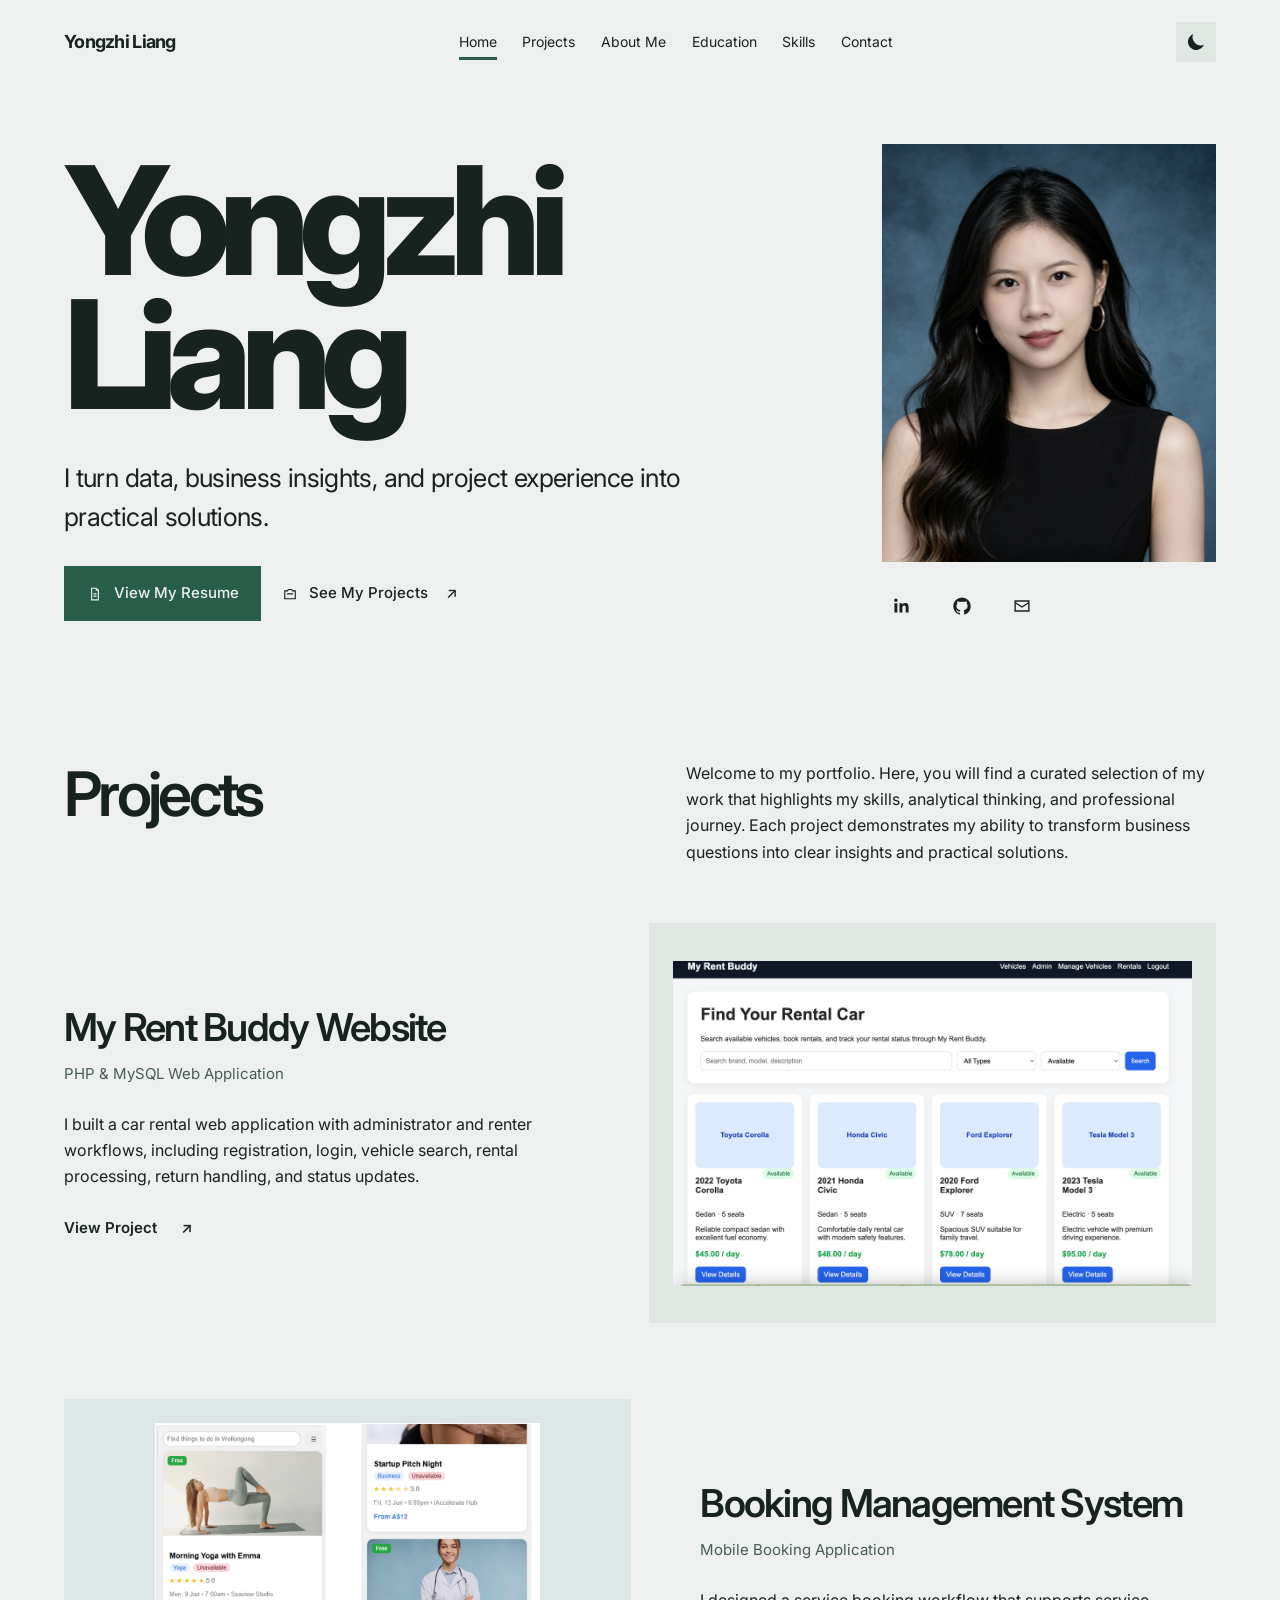
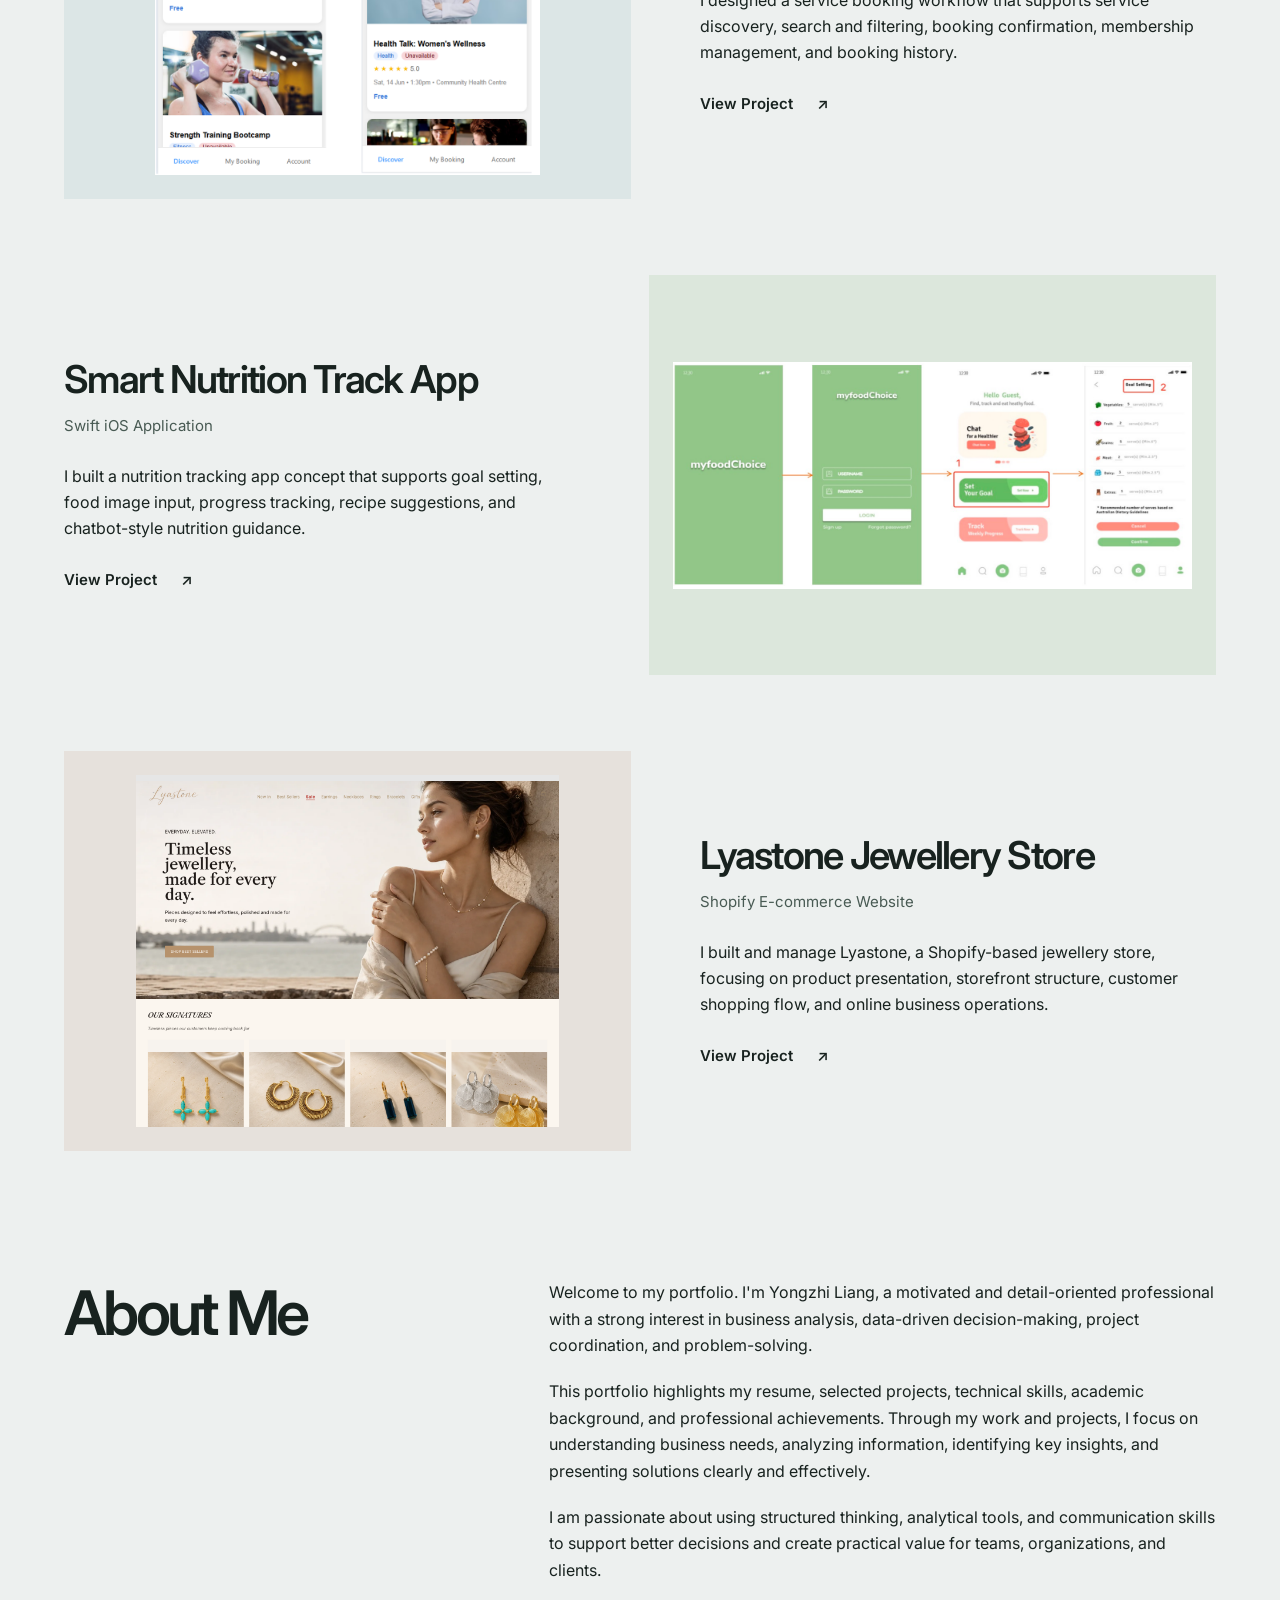
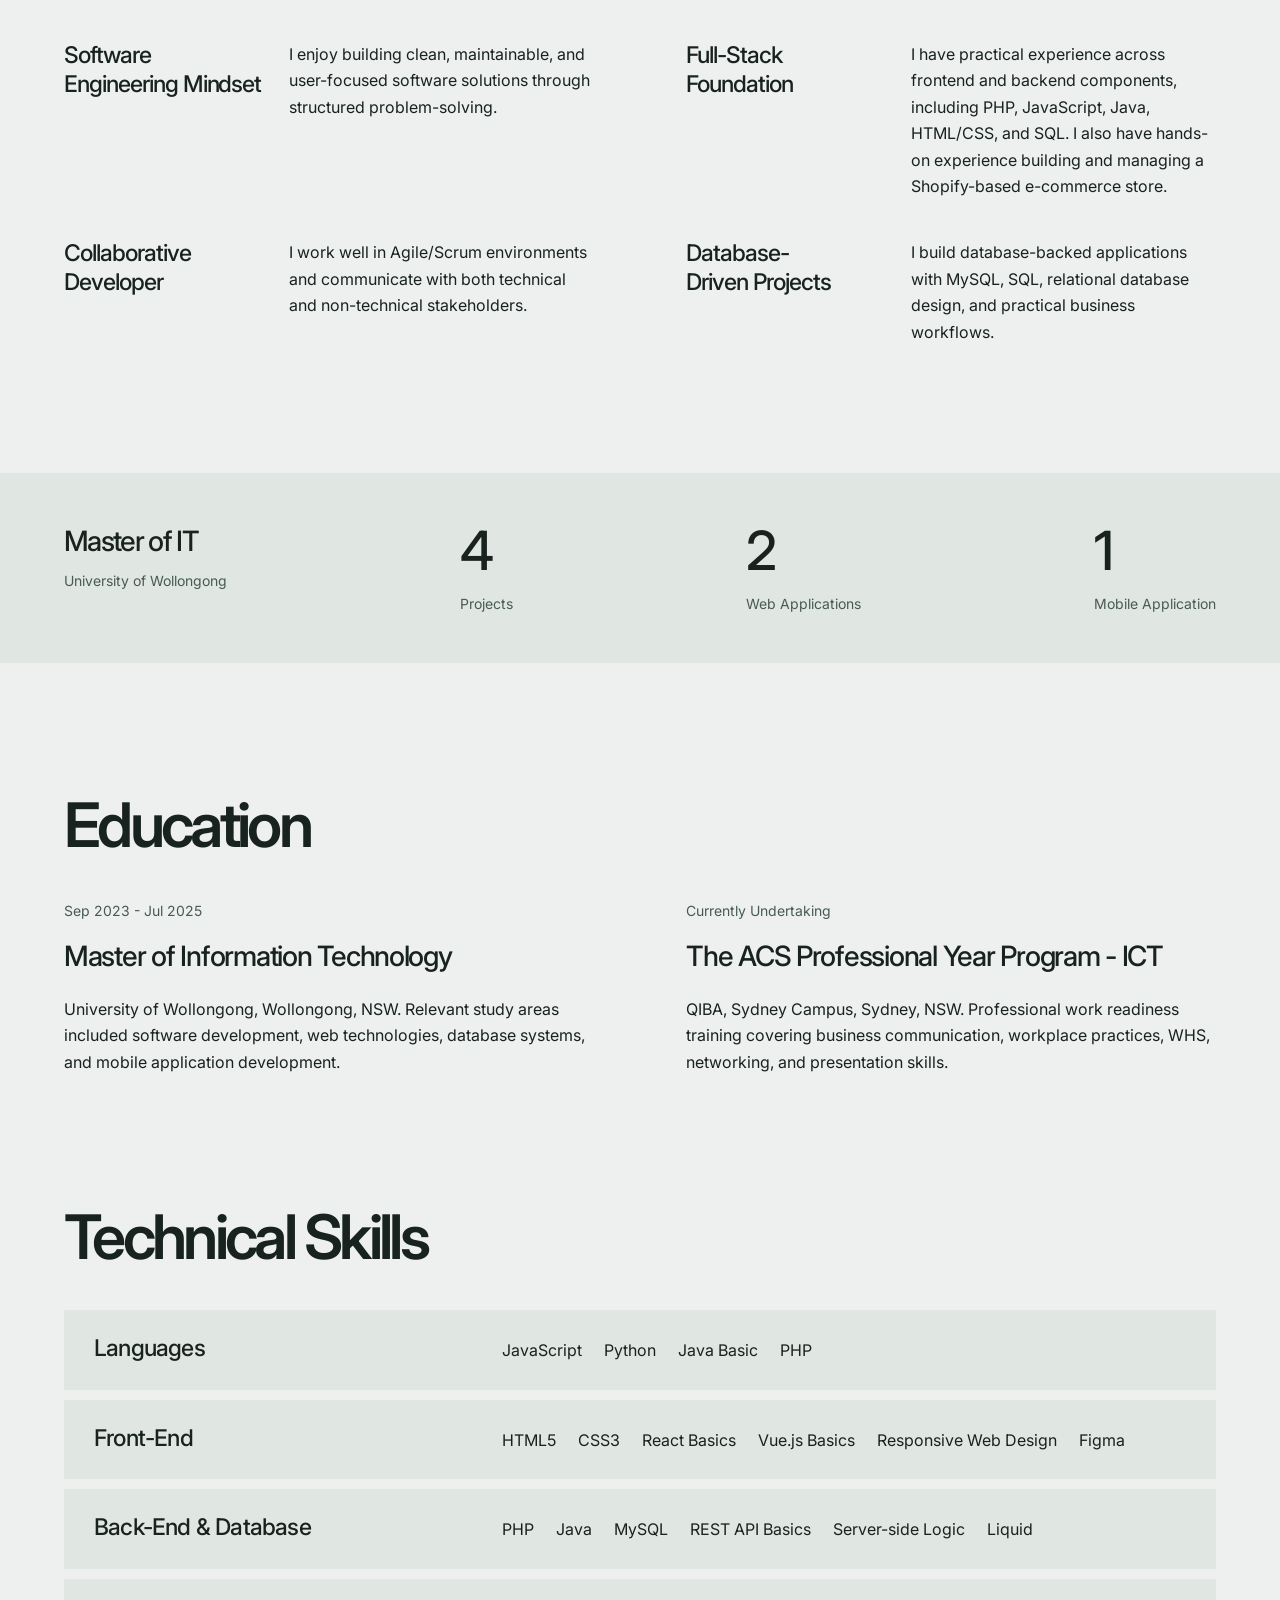
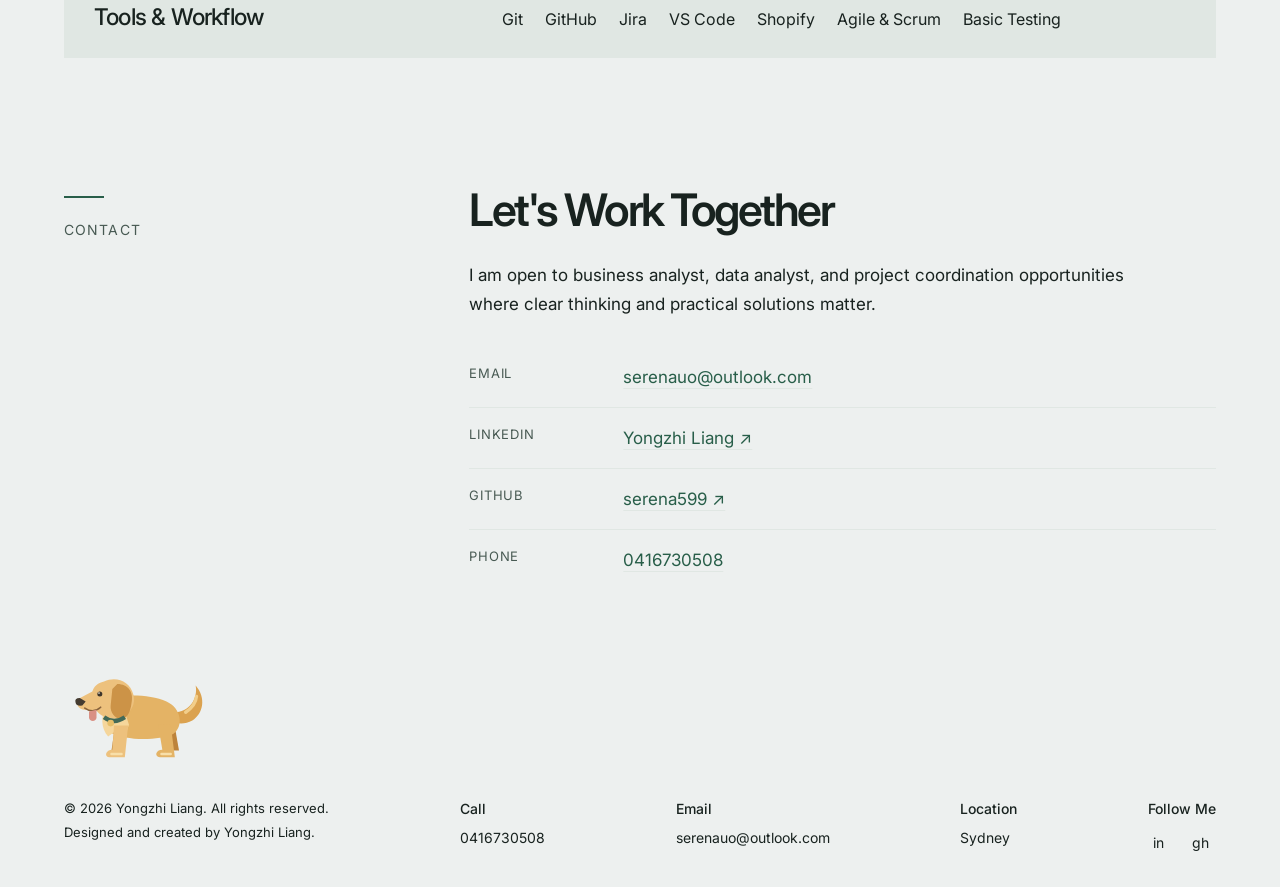
==== commit 8123e279: "update" ====
--- a/index.html
+++ b/index.html
@@ -10,7 +10,7 @@
       href="https://fonts.googleapis.com/css2?family=Inter:wght@400;500;600;700;800&display=swap"
       rel="stylesheet"
     />
-    <link rel="stylesheet" href="styles.css" />
+    <link rel="stylesheet" href="styles.css?v=20261025-golden" />
   </head>
   <body>
     <div class="page-shell">
@@ -22,9 +22,9 @@
 
         <nav class="site-nav" aria-label="Main navigation">
           <a class="active" href="#home">Home</a>
+          <a href="#projects">Projects</a>
           <a href="#about">About Me</a>
-          <a href="#resume">Resume</a>
-          <a href="#projects">Projects</a>
+          <a href="#resume">Education</a>
           <a href="#skills">Skills</a>
           <a href="#contact">Contact</a>
         </nav>
@@ -32,14 +32,14 @@
 
       <main>
         <section class="hero" id="home">
-          <div class="portrait-stage" aria-label="Portfolio profile card">
-            <div class="beige-panel"></div>
+          <div class="portrait-stage" aria-label="Yongzhi Liang portrait">
+            
             <article class="profile-card">
               <img
                 src="assets/yongzhi-liang-avatar.png"
                 alt="Portrait of Yongzhi Liang"
               />
-              <h1>Yongzhi<br />Liang</h1>
+              
               <div class="socials" aria-label="Social profile links">
                 <a
                   href="https://www.linkedin.com/in/yongzhi-liang-4002b029b/"
@@ -77,7 +77,7 @@
           </div>
 
           <div class="hero-copy">
-            <h2>Hi, I'm<br />Yongzhi Liang</h2>
+            <h1>Yongzhi<br />Liang</h1>
             <p class="lead">
               I turn data, business insights, and project experience into
               practical solutions.
@@ -100,164 +100,7 @@
                 See My Projects
               </a>
             </div>
-            <div class="intro-text">
-              <p>
-                Welcome to my portfolio. I'm Yongzhi Liang, a motivated and
-                detail-oriented professional with a strong interest in business
-                analysis, data-driven decision-making, project coordination, and
-                problem-solving.
-              </p>
-              <p>
-                This portfolio highlights my resume, selected projects,
-                technical skills, academic background, and professional
-                achievements. Through my work and projects, I focus on
-                understanding business needs, analyzing information, identifying
-                key insights, and presenting solutions clearly and effectively.
-              </p>
-              <p>
-                I am passionate about using structured thinking, analytical
-                tools, and communication skills to support better decisions and
-                create practical value for teams, organizations, and clients.
-              </p>
-            </div>
-          </div>
-        </section>
-
-        <section class="about" id="about" aria-labelledby="about-heading">
-          <h2 id="about-heading">About Me</h2>
-          <div class="title-line"></div>
-          <div class="about-grid">
-            <article>
-              <svg viewBox="0 0 24 24" aria-hidden="true">
-                <path
-                  d="M12 12.25a4.25 4.25 0 1 1 0-8.5 4.25 4.25 0 0 1 0 8.5Zm0-1.5a2.75 2.75 0 1 0 0-5.5 2.75 2.75 0 0 0 0 5.5ZM4.5 20.25v-2.1c0-2.68 2.18-4.9 4.9-4.9h5.2c2.72 0 4.9 2.22 4.9 4.9v2.1H18v-2.1a3.4 3.4 0 0 0-3.4-3.4H9.4A3.4 3.4 0 0 0 6 18.15v2.1H4.5Z"
-                />
-              </svg>
-              <h3>Software Engineering Mindset</h3>
-              <p>
-                I enjoy building clean, maintainable, and user-focused software
-                solutions through structured problem-solving.
-              </p>
-            </article>
-            <article>
-              <svg viewBox="0 0 24 24" aria-hidden="true">
-                <path
-                  d="M9.75 4.25h4.5V7h5.5v12.75H4.25V7h5.5V4.25Zm1.5 2.75h1.5V5.75h-1.5V7Zm7 4.25H5.75v7h12.5v-7Zm0-2.75H5.75v1.25h12.5V8.5Z"
-                />
-              </svg>
-              <h3>Full-Stack Foundation</h3>
-              <p>
-                I have practical experience across frontend and backend
-                components, including PHP, JavaScript, Java, HTML/CSS, and SQL.
-                I also have hands-on experience building and managing a
-                Shopify-based e-commerce store.
-              </p>
-            </article>
-            <article>
-              <svg viewBox="0 0 24 24" aria-hidden="true">
-                <path
-                  d="M8 11.75a3.25 3.25 0 1 1 0-6.5 3.25 3.25 0 0 1 0 6.5Zm8 0a3.25 3.25 0 1 1 0-6.5 3.25 3.25 0 0 1 0 6.5Zm-8-1.5a1.75 1.75 0 1 0 0-3.5 1.75 1.75 0 0 0 0 3.5Zm8 0a1.75 1.75 0 1 0 0-3.5 1.75 1.75 0 0 0 0 3.5ZM2.75 19.5v-1.35A4.4 4.4 0 0 1 7.15 13.75h1.7c1.34 0 2.56.6 3.37 1.54a4.39 4.39 0 0 1 3.37-1.54h1.26a4.4 4.4 0 0 1 4.4 4.4v1.35h-1.5v-1.35a2.9 2.9 0 0 0-2.9-2.9h-1.26a2.9 2.9 0 0 0-2.9 2.9v1.35h-1.5v-1.35a2.9 2.9 0 0 0-2.9-2.9H7.15a2.9 2.9 0 0 0-2.9 2.9v1.35h-1.5Z"
-                />
-              </svg>
-              <h3>Collaborative Developer</h3>
-              <p>
-                I work well in Agile/Scrum environments and communicate with
-                both technical and non-technical stakeholders.
-              </p>
-            </article>
-            <article>
-              <svg viewBox="0 0 24 24" aria-hidden="true">
-                <path
-                  d="M4 18.25h16v1.5H4v-1.5Zm1.5-5h2v4h-2v-4Zm4.25-2.75h2v6.75h-2V10.5ZM14 8h2v9.25h-2V8Zm4.25-3.25h2v12.5h-2V4.75ZM5 10.55l4.18-4.18 3.08 3.08 5.82-5.82 1.06 1.06-6.88 6.88-3.08-3.08L6.06 11.6 5 10.55Z"
-                />
-              </svg>
-              <h3>Database-Driven Projects</h3>
-              <p>
-                I build database-backed applications with MySQL, SQL, relational
-                database design, and practical business workflows.
-              </p>
-            </article>
-          </div>
-        </section>
-
-        <section class="stats-band" aria-label="Portfolio summary">
-          <div class="stat">
-            <svg viewBox="0 0 24 24" aria-hidden="true">
-              <path
-                d="M12 4 2.75 8.6 12 13.2l7.25-3.61v5.16h1.5V8.6L12 4Zm0 7.52L6.12 8.6 12 5.68l5.88 2.92L12 11.52Zm-5.25 1.2v3.01c0 1.42 2.3 3.02 5.25 3.02s5.25-1.6 5.25-3.02v-3.01l-1.5.75v2.26c0 .46-1.42 1.52-3.75 1.52s-3.75-1.06-3.75-1.52v-2.26l-1.5-.75Z"
-              />
-            </svg>
-            <div>
-              <strong>Master of IT</strong>
-              <span>University of Wollongong</span>
-            </div>
-          </div>
-          <div class="stat">
-            <svg viewBox="0 0 24 24" aria-hidden="true">
-              <path
-                d="M5 4.75h14v14.5H5V4.75Zm1.5 1.5v11.5h11v-11.5h-11Zm2 2.5h7v1.5h-7v-1.5Zm0 3.25h7v1.5h-7V12Z"
-              />
-            </svg>
-            <div>
-              <strong>4</strong>
-              <span>Projects</span>
-            </div>
-          </div>
-          <div class="stat">
-            <svg viewBox="0 0 24 24" aria-hidden="true">
-              <path
-                d="m4.75 17.25 3.5-3.5 2.75 2.74 6.72-6.72H15v-1.5h5.25v5.25h-1.5V10.8L11 18.55l-2.75-2.74-2.44 2.5-1.06-1.06ZM5 6h2v7H5V6Zm4 3h2v4H9V9Zm4-4h2v6h-2V5Z"
-              />
-            </svg>
-            <div>
-              <strong>2</strong>
-              <span>Web Applications</span>
-            </div>
-          </div>
-          <div class="stat">
-            <svg viewBox="0 0 24 24" aria-hidden="true">
-              <path
-                d="M7.25 4.25h9.5v2.5H20v3a5.25 5.25 0 0 1-4.32 5.16 4.28 4.28 0 0 1-2.93 2.01v1.33H16v1.5H8v-1.5h3.25v-1.33a4.28 4.28 0 0 1-2.93-2.01A5.25 5.25 0 0 1 4 9.75v-3h3.25v-2.5Zm1.5 1.5v6.75a3.25 3.25 0 0 0 6.5 0V5.75h-6.5ZM5.5 8.25v1.5a3.75 3.75 0 0 0 2.3 3.45 5.02 5.02 0 0 1-.05-.7V8.25H5.5Zm10.75 0v4.25c0 .24-.02.47-.05.7a3.75 3.75 0 0 0 2.3-3.45v-1.5h-2.25Z"
-              />
-            </svg>
-            <div>
-              <strong>1</strong>
-              <span>Mobile Application</span>
-            </div>
-          </div>
-        </section>
-
-        <section
-          class="content-section resume-section"
-          id="resume"
-          aria-labelledby="resume-heading"
-        >
-          <div class="section-heading">
-            <p>Education</p>
-            <h2 id="resume-heading">Education</h2>
-          </div>
-          <div class="resume-layout education-only">
-            <article class="timeline-panel">
-              <h3>Education</h3>
-              <div class="timeline-item">
-                <span>Sep 2023 - Jul 2025</span>
-                <h4>Master of Information Technology</h4>
-                <p>
-                  University of Wollongong, Wollongong, NSW. Relevant study
-                  areas included software development, web technologies,
-                  database systems, and mobile application development.
-                </p>
-              </div>
-              <div class="timeline-item">
-                <span>Currently Undertaking</span>
-                <h4>The ACS Professional Year Program - ICT</h4>
-                <p>
-                  QIBA, Sydney Campus, Sydney, NSW. Professional work readiness
-                  training covering business communication, workplace practices,
-                  WHS, networking, and presentation skills.
-                </p>
-              </div>
-            </article>
+
           </div>
         </section>
 
@@ -293,12 +136,11 @@
               </article>
               <div
                 class="project-media media-rent-buddy single-project-image"
-                aria-hidden="true"
               >
                 <img
                   class="project-screenshot"
                   src="assets/projects/my-rent-buddy-vehicles.png"
-                  alt=""
+                  alt="My Rent Buddy vehicle listings" loading="lazy"
                 />
               </div>
             </a>
@@ -318,12 +160,11 @@
               </article>
               <div
                 class="project-media media-booking single-project-image"
-                aria-hidden="true"
               >
                 <img
                   class="project-screenshot"
                   src="assets/projects/service-list.png"
-                  alt=""
+                  alt="Booking Management service list" loading="lazy"
                 />
               </div>
             </a>
@@ -346,12 +187,11 @@
               </article>
               <div
                 class="project-media media-nutrition single-project-image"
-                aria-hidden="true"
               >
                 <img
                   class="project-screenshot"
                   src="assets/projects/goal- setting.png"
-                  alt=""
+                  alt="Smart Nutrition Track goal setting" loading="lazy"
                 />
               </div>
             </a>
@@ -374,17 +214,176 @@
               </article>
               <div
                 class="project-media media-lyastone single-project-image"
-                aria-hidden="true"
               >
                 <img
                   class="project-screenshot"
                   src="assets/projects/lyastone-homepage.png"
-                  alt=""
+                  alt="Lyastone jewellery storefront" loading="lazy"
                 />
               </div>
             </a>
           </div>
         </section>
+
+        <section class="about" id="about" aria-labelledby="about-heading">
+          <h2 id="about-heading">About Me</h2>
+          <div class="title-line"></div>
+                      <div class="intro-text">
+              <p>
+                Welcome to my portfolio. I'm Yongzhi Liang, a motivated and
+                detail-oriented professional with a strong interest in business
+                analysis, data-driven decision-making, project coordination, and
+                problem-solving.
+              </p>
+              <p>
+                This portfolio highlights my resume, selected projects,
+                technical skills, academic background, and professional
+                achievements. Through my work and projects, I focus on
+                understanding business needs, analyzing information, identifying
+                key insights, and presenting solutions clearly and effectively.
+              </p>
+              <p>
+                I am passionate about using structured thinking, analytical
+                tools, and communication skills to support better decisions and
+                create practical value for teams, organizations, and clients.
+              </p>
+            </div>
+          <div class="about-grid">
+            <article>
+              <svg viewBox="0 0 24 24" aria-hidden="true">
+                <path
+                  d="M12 12.25a4.25 4.25 0 1 1 0-8.5 4.25 4.25 0 0 1 0 8.5Zm0-1.5a2.75 2.75 0 1 0 0-5.5 2.75 2.75 0 0 0 0 5.5ZM4.5 20.25v-2.1c0-2.68 2.18-4.9 4.9-4.9h5.2c2.72 0 4.9 2.22 4.9 4.9v2.1H18v-2.1a3.4 3.4 0 0 0-3.4-3.4H9.4A3.4 3.4 0 0 0 6 18.15v2.1H4.5Z"
+                />
+              </svg>
+              <h3>Software Engineering Mindset</h3>
+              <p>
+                I enjoy building clean, maintainable, and user-focused software
+                solutions through structured problem-solving.
+              </p>
+            </article>
+            <article>
+              <svg viewBox="0 0 24 24" aria-hidden="true">
+                <path
+                  d="M9.75 4.25h4.5V7h5.5v12.75H4.25V7h5.5V4.25Zm1.5 2.75h1.5V5.75h-1.5V7Zm7 4.25H5.75v7h12.5v-7Zm0-2.75H5.75v1.25h12.5V8.5Z"
+                />
+              </svg>
+              <h3>Full-Stack Foundation</h3>
+              <p>
+                I have practical experience across frontend and backend
+                components, including PHP, JavaScript, Java, HTML/CSS, and SQL.
+                I also have hands-on experience building and managing a
+                Shopify-based e-commerce store.
+              </p>
+            </article>
+            <article>
+              <svg viewBox="0 0 24 24" aria-hidden="true">
+                <path
+                  d="M8 11.75a3.25 3.25 0 1 1 0-6.5 3.25 3.25 0 0 1 0 6.5Zm8 0a3.25 3.25 0 1 1 0-6.5 3.25 3.25 0 0 1 0 6.5Zm-8-1.5a1.75 1.75 0 1 0 0-3.5 1.75 1.75 0 0 0 0 3.5Zm8 0a1.75 1.75 0 1 0 0-3.5 1.75 1.75 0 0 0 0 3.5ZM2.75 19.5v-1.35A4.4 4.4 0 0 1 7.15 13.75h1.7c1.34 0 2.56.6 3.37 1.54a4.39 4.39 0 0 1 3.37-1.54h1.26a4.4 4.4 0 0 1 4.4 4.4v1.35h-1.5v-1.35a2.9 2.9 0 0 0-2.9-2.9h-1.26a2.9 2.9 0 0 0-2.9 2.9v1.35h-1.5v-1.35a2.9 2.9 0 0 0-2.9-2.9H7.15a2.9 2.9 0 0 0-2.9 2.9v1.35h-1.5Z"
+                />
+              </svg>
+              <h3>Collaborative Developer</h3>
+              <p>
+                I work well in Agile/Scrum environments and communicate with
+                both technical and non-technical stakeholders.
+              </p>
+            </article>
+            <article>
+              <svg viewBox="0 0 24 24" aria-hidden="true">
+                <path
+                  d="M4 18.25h16v1.5H4v-1.5Zm1.5-5h2v4h-2v-4Zm4.25-2.75h2v6.75h-2V10.5ZM14 8h2v9.25h-2V8Zm4.25-3.25h2v12.5h-2V4.75ZM5 10.55l4.18-4.18 3.08 3.08 5.82-5.82 1.06 1.06-6.88 6.88-3.08-3.08L6.06 11.6 5 10.55Z"
+                />
+              </svg>
+              <h3>Database-Driven Projects</h3>
+              <p>
+                I build database-backed applications with MySQL, SQL, relational
+                database design, and practical business workflows.
+              </p>
+            </article>
+          </div>
+        </section>
+
+        <section class="stats-band" aria-label="Portfolio summary">
+          <div class="stat">
+            <svg viewBox="0 0 24 24" aria-hidden="true">
+              <path
+                d="M12 4 2.75 8.6 12 13.2l7.25-3.61v5.16h1.5V8.6L12 4Zm0 7.52L6.12 8.6 12 5.68l5.88 2.92L12 11.52Zm-5.25 1.2v3.01c0 1.42 2.3 3.02 5.25 3.02s5.25-1.6 5.25-3.02v-3.01l-1.5.75v2.26c0 .46-1.42 1.52-3.75 1.52s-3.75-1.06-3.75-1.52v-2.26l-1.5-.75Z"
+              />
+            </svg>
+            <div>
+              <strong>Master of IT</strong>
+              <span>University of Wollongong</span>
+            </div>
+          </div>
+          <div class="stat">
+            <svg viewBox="0 0 24 24" aria-hidden="true">
+              <path
+                d="M5 4.75h14v14.5H5V4.75Zm1.5 1.5v11.5h11v-11.5h-11Zm2 2.5h7v1.5h-7v-1.5Zm0 3.25h7v1.5h-7V12Z"
+              />
+            </svg>
+            <div>
+              <strong>4</strong>
+              <span>Projects</span>
+            </div>
+          </div>
+          <div class="stat">
+            <svg viewBox="0 0 24 24" aria-hidden="true">
+              <path
+                d="m4.75 17.25 3.5-3.5 2.75 2.74 6.72-6.72H15v-1.5h5.25v5.25h-1.5V10.8L11 18.55l-2.75-2.74-2.44 2.5-1.06-1.06ZM5 6h2v7H5V6Zm4 3h2v4H9V9Zm4-4h2v6h-2V5Z"
+              />
+            </svg>
+            <div>
+              <strong>2</strong>
+              <span>Web Applications</span>
+            </div>
+          </div>
+          <div class="stat">
+            <svg viewBox="0 0 24 24" aria-hidden="true">
+              <path
+                d="M7.25 4.25h9.5v2.5H20v3a5.25 5.25 0 0 1-4.32 5.16 4.28 4.28 0 0 1-2.93 2.01v1.33H16v1.5H8v-1.5h3.25v-1.33a4.28 4.28 0 0 1-2.93-2.01A5.25 5.25 0 0 1 4 9.75v-3h3.25v-2.5Zm1.5 1.5v6.75a3.25 3.25 0 0 0 6.5 0V5.75h-6.5ZM5.5 8.25v1.5a3.75 3.75 0 0 0 2.3 3.45 5.02 5.02 0 0 1-.05-.7V8.25H5.5Zm10.75 0v4.25c0 .24-.02.47-.05.7a3.75 3.75 0 0 0 2.3-3.45v-1.5h-2.25Z"
+              />
+            </svg>
+            <div>
+              <strong>1</strong>
+              <span>Mobile Application</span>
+            </div>
+          </div>
+        </section>
+
+        <section
+          class="content-section resume-section"
+          id="resume"
+          aria-labelledby="resume-heading"
+        >
+          <div class="section-heading">
+            
+            <h2 id="resume-heading">Education</h2>
+          </div>
+          <div class="resume-layout education-only">
+            <article class="timeline-panel">
+              
+              <div class="timeline-item">
+                <span>Sep 2023 - Jul 2025</span>
+                <h4>Master of Information Technology</h4>
+                <p>
+                  University of Wollongong, Wollongong, NSW. Relevant study
+                  areas included software development, web technologies,
+                  database systems, and mobile application development.
+                </p>
+              </div>
+              <div class="timeline-item">
+                <span>Currently Undertaking</span>
+                <h4>The ACS Professional Year Program - ICT</h4>
+                <p>
+                  QIBA, Sydney Campus, Sydney, NSW. Professional work readiness
+                  training covering business communication, workplace practices,
+                  WHS, networking, and presentation skills.
+                </p>
+              </div>
+            </article>
+          </div>
+        </section>
+
+
 
         <section
           class="content-section skills-section"
@@ -392,7 +391,7 @@
           aria-labelledby="skills-heading"
         >
           <div class="section-heading">
-            <p>Skills</p>
+            
             <h2 id="skills-heading">Technical Skills</h2>
           </div>
           <div class="skills-layout">
@@ -447,41 +446,42 @@
           id="contact"
           aria-labelledby="contact-heading"
         >
-          <div class="contact-copy">
-            <p>Contact</p>
+          <p class="contact-label">Contact</p>
+          <div class="contact-body">
             <h2 id="contact-heading">Let's Work Together</h2>
-            <span>
-              I am open to business analyst, data analyst, and project
-              coordination opportunities where clear thinking and practical
-              solutions matter.
-            </span>
-          </div>
-          <form class="contact-form" action="#" method="post">
-            <label>
-              <span>Name</span>
-              <input type="text" name="name" placeholder="Your name" />
-            </label>
-            <label>
-              <span>Email</span>
-              <input
-                type="email"
-                name="email"
-                placeholder="your.email@example.com"
-              />
-            </label>
-            <label class="full-field">
-              <span>Message</span>
-              <textarea
-                name="message"
-                rows="5"
-                placeholder="Tell me about your project"
-              ></textarea>
-            </label>
-            <button class="button primary" type="submit">Send Message</button>
-          </form>
+            <p class="contact-intro">I am open to business analyst, data analyst, and project coordination opportunities where clear thinking and practical solutions matter.</p>
+            <dl class="contact-details">
+              <div><dt>Email</dt><dd><a href="mailto:serenauo@outlook.com">serenauo@outlook.com</a></dd></div>
+              <div><dt>LinkedIn</dt><dd><a href="https://www.linkedin.com/in/yongzhi-liang-4002b029b/" target="_blank" rel="noopener noreferrer">Yongzhi Liang ↗</a></dd></div>
+              <div><dt>GitHub</dt><dd><a href="https://github.com/serena599" target="_blank" rel="noopener noreferrer">serena599 ↗</a></dd></div>
+              <div><dt>Phone</dt><dd><a href="tel:0416730508">0416730508</a></dd></div>
+            </dl>
+          </div>
         </section>
       </main>
 
+
+      <div class="retriever-scene" aria-hidden="true">
+        <div class="retriever-travel"><div class="retriever-facing">
+          <svg class="golden-retriever" viewBox="0 0 180 125">
+            <g class="dog-tail"><path d="M128 64C150 66 161 48 158 32c13 15 9 34-4 42-9 5-20 4-27 0Z" fill="#dba24f"/><path d="M146 64q12-8 13-19" fill="none" stroke="#f2ce8a" stroke-width="4" stroke-linecap="round"/></g>
+            <g class="dog-leg dog-leg-far-front"><path d="M62 75 57 110h15l3-35Z" fill="#bd833b"/></g>
+            <g class="dog-leg dog-leg-far-back"><path d="m118 74 6 36h14l-7-40Z" fill="#bd833b"/></g>
+            <g class="dog-body"><path d="M49 48C70 42 103 42 123 51c18 8 21 30 8 39-17 8-56 9-76-2Z" fill="#e4b365"/>
+            <path d="M51 55c-7 14-7 28 2 38l7-5 4 8 6-10 4 4 4-11-7-22Z" fill="#f5d69b"/>
+            <path d="M48 27c15-7 31 0 35 15 4 11-3 24-15 28-10 4-24 0-29-8l-15-1c-7-1-10-7-7-13l17-9c2-6 6-10 14-12Z" fill="#edc17d"/>
+            <path class="dog-ear" d="M64 30c13 0 20 10 17 23-1 10-5 18-11 19-8 1-15-7-14-16l2-20Z" fill="#cc9347"/>
+            <path d="M19 47q-7 0-5 6 1 4 8 3l4-5Z" fill="#443b30"/>
+            <circle cx="43" cy="42" r="3" fill="#3d352b"/><circle cx="42" cy="41" r="1" fill="#fff7e7"/>
+            <path d="M25 59q10 7 19-1" fill="none" stroke="#87623c" stroke-width="2" stroke-linecap="round"/>
+            <path class="dog-tongue" d="M30 63v7c0 6 9 6 9 0v-9Z" fill="#d99084"/>
+            <path d="M48 70q12 9 25 0" fill="none" stroke="#426957" stroke-width="5"/><circle cx="56" cy="77" r="4" fill="#e6be68"/>
+            </g>
+            <g class="dog-leg dog-leg-near-front"><path d="m60 80-2 29c-8 0-10 8-4 9h19l4-38Z" fill="#edc17d"/><path d="M57 114h12" stroke="#f8dfa9" stroke-width="3" stroke-linecap="round"/></g>
+            <g class="dog-leg dog-leg-near-back"><path d="m113 79 5 30c-8 0-10 8-3 9h18l-5-40Z" fill="#e4b365"/><path d="M117 114h11" stroke="#f8dfa9" stroke-width="3" stroke-linecap="round"/></g>
+          </svg>
+        </div></div>
+      </div>
       <footer class="site-footer">
         <p class="copyright">
           &copy; 2026 Yongzhi Liang. All rights reserved.<br />
@@ -514,7 +514,7 @@
         <div class="follow">
           <strong>Follow Me</strong>
           <span>
-            <a href="#" aria-label="LinkedIn">in</a>
+            <a href="https://www.linkedin.com/in/yongzhi-liang-4002b029b/" aria-label="LinkedIn">in</a>
             <a
               href="https://github.com/serena599"
               aria-label="GitHub"
@@ -522,10 +522,11 @@
               rel="noopener noreferrer"
               >gh</a
             >
-            <a href="#" aria-label="Twitter">tw</a>
+
           </span>
         </div>
       </footer>
     </div>
+    <script src="site.js?v=20261025-golden" defer></script>
   </body>
 </html>
--- a/styles.css
+++ b/styles.css
@@ -1,1467 +1,35 @@
-:root {
-  --blue: #0758ff;
-  --ink: #111827;
-  --muted: #4b5563;
-  --line: #ddd7cf;
-  --paper: #ffffff;
-  --cream: #f3ece3;
-  --cream-deep: #e7dccc;
-  --shadow: 0 18px 38px rgba(17, 24, 39, 0.18);
-}
-
-* {
-  box-sizing: border-box;
-}
-
-html {
-  scroll-padding-top: 104px;
-  scroll-behavior: smooth;
-}
-
-body {
-  margin: 0;
-  background: #fff;
-  color: var(--ink);
-  font-family: Inter, Arial, sans-serif;
-  font-size: 15px;
-  line-height: 1.65;
-}
-
-a {
-  color: inherit;
-  text-decoration: none;
-}
-
-svg {
-  display: block;
-  fill: currentColor;
-}
-
-.page-shell {
-  width: 100%;
-  margin: 0;
-  overflow: hidden;
-  background: var(--paper);
-}
-
-.site-header {
-  position: sticky;
-  top: 0;
-  z-index: 20;
-  display: flex;
-  align-items: center;
-  justify-content: space-between;
-  min-height: 104px;
-  padding: 0 clamp(24px, 6vw, 72px);
-  background: rgba(255, 255, 255, 0.96);
-  border-bottom: 1px solid rgba(221, 215, 207, 0.75);
-  gap: 32px;
-  backdrop-filter: blur(14px);
-}
-
-.brand,
-.site-nav {
-  display: flex;
-  align-items: center;
-}
-
-.brand {
-  min-width: 0;
-  gap: 12px;
-  text-transform: uppercase;
-  white-space: nowrap;
-  letter-spacing: 0;
-}
-
-.brand strong {
-  color: #111827;
-  font-size: 20px;
-  text-transform: none;
-}
-
-.brand span:last-child {
-  color: #111827;
-  font-size: 13px;
-  font-weight: 500;
-}
-
-.brand-mark {
-  width: 18px;
-  height: 18px;
-  flex: 0 0 18px;
-  background: var(--blue);
-}
-
-.slash {
-  color: var(--blue);
-  font-weight: 800;
-}
-
-.site-nav {
-  justify-content: flex-end;
-  gap: clamp(16px, 2.4vw, 38px);
-  font-size: 12px;
-  font-weight: 700;
-  text-transform: uppercase;
-}
-
-.site-nav a {
-  transition: color 160ms ease;
-}
-
-.site-nav a:hover,
-.site-nav .active {
-  color: var(--blue);
-}
-
-.hero {
-  display: grid;
-  grid-template-columns: minmax(440px, 1fr) minmax(420px, 1fr);
-  align-items: center;
-  min-height: calc(100vh - 104px);
-  background: #fff;
-}
-
-.portrait-stage {
-  position: relative;
-  align-self: stretch;
-  min-height: calc(100vh - 104px);
-}
-
-.beige-panel {
-  position: absolute;
-  inset: 0 auto 0 0;
-  width: 82%;
-  background:
-    radial-gradient(circle at 68% 12%, rgba(255, 255, 255, 0.28), transparent 34%),
-    linear-gradient(115deg, var(--cream-deep), var(--cream) 55%, #eee7df);
-}
-
-.profile-card {
-  position: absolute;
-  top: 50%;
-  right: 4px;
-  width: 470px;
-  min-height: 690px;
-  padding-top: 56px;
-  text-align: center;
-  background: linear-gradient(180deg, #f7efe9 0%, #efe6dc 77%, #fff 77%, #fff 100%);
-  box-shadow: var(--shadow);
-  transform: translateY(-50%);
-}
-
-.profile-card img {
-  width: 205px;
-  height: 205px;
-  border-radius: 50%;
-  object-fit: cover;
-  object-position: center 28%;
-  margin: 0 auto 38px;
-  background: #d7dce5;
-}
-
-.profile-card h1 {
-  margin: 0;
-  color: #182033;
-  font-size: 41px;
-  font-weight: 800;
-  line-height: 1.05;
-}
-
-.profile-card h1::after {
-  content: "";
-  display: block;
-  width: 52px;
-  height: 3px;
-  margin: 34px auto 28px;
-  background: var(--blue);
-}
-
-.profile-card p {
-  margin: 0;
-  color: #111827;
-  font-size: 15px;
-  letter-spacing: 9px;
-  text-transform: uppercase;
-}
-
-.socials {
-  position: absolute;
-  right: 0;
-  bottom: 0;
-  left: 0;
-  display: flex;
-  align-items: center;
-  justify-content: center;
-  gap: 34px;
-  min-height: 86px;
-  color: #111;
-}
-
-.socials a {
-  display: grid;
-  width: 26px;
-  height: 26px;
-  place-items: center;
-}
-
-.socials svg {
-  width: 25px;
-  height: 25px;
-}
-
-.hero-copy {
-  max-width: 610px;
-  padding: 40px clamp(32px, 5vw, 72px) 38px 22px;
-}
-
-.hero-copy h2 {
-  margin: 0 0 20px;
-  color: #0e1423;
-  font-size: clamp(56px, 5.6vw, 83px);
-  font-weight: 800;
-  letter-spacing: 0;
-  line-height: 1.08;
-}
-
-.lead {
-  margin: 0 0 36px;
-  color: #192033;
-  font-size: 22px;
-  font-weight: 700;
-  line-height: 1.45;
-}
-
-.hero-actions {
-  display: flex;
-  flex-wrap: wrap;
-  gap: 18px;
-  margin-bottom: 46px;
-}
-
-.button {
-  display: inline-flex;
-  align-items: center;
-  justify-content: center;
-  min-height: 55px;
-  padding: 0 24px;
-  border: 2px solid var(--blue);
-  border-radius: 999px;
-  font-size: 12px;
-  font-weight: 800;
-  text-transform: uppercase;
-  transition:
-    transform 160ms ease,
-    box-shadow 160ms ease,
-    background-color 160ms ease;
-}
-
-.button:hover {
-  transform: translateY(-1px);
-  box-shadow: 0 10px 20px rgba(7, 88, 255, 0.18);
-}
-
-.button svg {
-  width: 22px;
-  height: 22px;
-  margin-right: 11px;
-}
-
-.button.primary {
-  color: #fff;
-  background: var(--blue);
-}
-
-.button.secondary {
-  color: var(--blue);
-  background: #fff;
-}
-
-.intro-text {
-  color: #1f2937;
-  font-size: 14px;
-  line-height: 1.72;
-}
-
-.intro-text p {
-  margin: 0 0 22px;
-}
-
-.about {
-  padding: 70px 92px 66px;
-  text-align: center;
-  background: #fff;
-}
-
-.about h2 {
-  margin: 0;
-  color: #101827;
-  font-size: 39px;
-  font-weight: 800;
-  line-height: 1.2;
-  text-transform: uppercase;
-}
-
-.title-line {
-  width: 72px;
-  height: 4px;
-  margin: 18px auto 28px;
-  background: var(--blue);
-}
-
-.about-grid {
-  display: grid;
-  grid-template-columns: repeat(4, 1fr);
-}
-
-.about-grid article {
-  min-height: 205px;
-  padding: 0 42px;
-  border-right: 1px solid var(--line);
-}
-
-.about-grid article:last-child {
-  border-right: 0;
-}
-
-.about-grid svg {
-  width: 52px;
-  height: 52px;
-  margin: 0 auto 16px;
-  color: var(--blue);
-}
-
-.about-grid h3 {
-  margin: 0 0 9px;
-  color: #121827;
-  font-size: 14px;
-  font-weight: 800;
-}
-
-.about-grid p {
-  margin: 0;
-  color: #333b49;
-  font-size: 12px;
-  line-height: 1.65;
-}
-
-.stats-band {
-  display: grid;
-  grid-template-columns: repeat(4, 1fr);
-  align-items: center;
-  min-height: 190px;
-  padding: 0 110px;
-  background: linear-gradient(90deg, #f2e8df, #f7f1ec);
-}
-
-.content-section {
-  padding: 92px clamp(24px, 7vw, 120px);
-  background: #fff;
-}
-
-.content-section:nth-of-type(odd) {
-  background: #fbfaf8;
-}
-
-.section-heading {
-  max-width: 760px;
-  margin: 0 auto 48px;
-  text-align: center;
-}
-
-.section-heading p,
-.contact-copy p {
-  margin: 0 0 8px;
-  color: var(--blue);
-  font-size: 12px;
-  font-weight: 800;
-  letter-spacing: 3px;
-  text-transform: uppercase;
-}
-
-.section-heading h2,
-.contact-copy h2 {
-  margin: 0;
-  color: #101827;
-  font-size: clamp(32px, 4vw, 48px);
-  font-weight: 800;
-  line-height: 1.15;
-}
-
-.resume-layout {
-  display: grid;
-  grid-template-columns: repeat(2, minmax(0, 1fr));
-  gap: 32px;
-  max-width: 1120px;
-  margin: 0 auto;
-}
-
-.resume-layout.education-only {
-  grid-template-columns: minmax(0, 760px);
-  justify-content: center;
-}
-
-.timeline-panel,
-.skill-group {
-  border: 1px solid var(--line);
-  background: #fff;
-  box-shadow: 0 14px 30px rgba(17, 24, 39, 0.06);
-}
-
-.timeline-panel {
-  padding: 38px;
-}
-
-.timeline-panel h3,
-.skill-group h3 {
-  margin: 0 0 26px;
-  color: #101827;
-  font-size: 22px;
-  font-weight: 800;
-}
-
-.timeline-item {
-  position: relative;
-  padding: 0 0 34px 30px;
-  border-left: 2px solid #d8e2ff;
-}
-
-.timeline-item:last-child {
-  padding-bottom: 0;
-}
-
-.timeline-item::before {
-  content: "";
-  position: absolute;
-  top: 4px;
-  left: -7px;
-  width: 12px;
-  height: 12px;
-  border-radius: 50%;
-  background: var(--blue);
-}
-
-.timeline-item span {
-  display: inline-block;
-  margin-bottom: 8px;
-  color: var(--blue);
-  font-size: 12px;
-  font-weight: 800;
-  text-transform: uppercase;
-}
-
-.timeline-item h4 {
-  margin: 0 0 10px;
-  color: #111827;
-  font-size: 18px;
-  font-weight: 800;
-}
-
-.timeline-item p {
-  margin: 0;
-  color: #3f4857;
-  font-size: 14px;
-  line-height: 1.72;
-}
-
-.projects-section {
-  padding: 150px clamp(24px, 7vw, 120px) 78px;
-  background: #e9ded2;
-}
-
-.projects-heading {
-  max-width: 820px;
-  margin: 0 auto 96px;
-  text-align: center;
-}
-
-.projects-heading h2 {
-  display: inline-flex;
-  align-items: center;
-  gap: 12px;
-  margin: 0 0 58px;
-  color: #05070d;
-  font-size: clamp(38px, 4.6vw, 56px);
-  font-weight: 800;
-  line-height: 1;
-}
-
-.projects-heading h2 span {
-  width: 26px;
-  height: 26px;
-  background: var(--blue);
-}
-
-.projects-heading p {
-  margin: 0;
-  color: #252a33;
-  font-size: clamp(16px, 1.55vw, 22px);
-  line-height: 1.55;
-}
-
-.project-list {
-  display: grid;
-  gap: 54px;
-  max-width: 1120px;
-  margin: 0 auto;
-}
-
-.project-feature {
-  display: grid;
-  grid-template-columns: minmax(0, 1.05fr) minmax(360px, 0.95fr);
-  min-height: 430px;
-  background: #fff;
-  box-shadow: 0 18px 34px rgba(17, 24, 39, 0.08);
-  transition:
-    transform 180ms ease,
-    box-shadow 180ms ease;
-}
-
-.project-feature:hover {
-  transform: translateY(-5px);
-  box-shadow: 0 28px 52px rgba(17, 24, 39, 0.14);
-}
-
-.project-copy {
-  position: relative;
-  display: flex;
-  flex-direction: column;
-  justify-content: center;
-  min-width: 0;
-  padding: 72px 64px 64px;
-}
-
-.project-copy::before {
-  content: "";
-  position: absolute;
-  top: 104px;
-  left: 0;
-  width: 12px;
-  height: 76px;
-  background: var(--blue);
-}
-
-.project-title-row {
-  margin-bottom: 58px;
-}
-
-.project-title-row h3 {
-  margin: 0 0 4px;
-  color: var(--blue);
-  font-size: clamp(24px, 2.3vw, 32px);
-  font-weight: 800;
-  line-height: 1.15;
-}
-
-.project-title-row strong {
-  display: block;
-  color: #111827;
-  font-size: 16px;
-  font-weight: 800;
-}
-
-.project-copy p {
-  max-width: 510px;
-  margin: 0;
-  color: #242a33;
-  font-size: clamp(16px, 1.55vw, 21px);
-  line-height: 1.58;
-}
-
-.project-copy > span {
-  display: inline-flex;
-  align-items: center;
-  width: fit-content;
-  margin-top: 34px;
-  color: var(--blue);
-  font-size: 12px;
-  font-weight: 800;
-  letter-spacing: 2px;
-  text-transform: uppercase;
-}
-
-.project-copy > span::after {
-  content: "";
-  width: 30px;
-  height: 2px;
-  margin-left: 12px;
-  background: currentColor;
-  transition: width 180ms ease;
-}
-
-.project-feature:hover .project-copy > span::after {
-  width: 46px;
-}
-
-.project-media {
-  position: relative;
-  display: grid;
-  min-height: 430px;
-  place-items: center;
-  overflow: hidden;
-  background: #d7d7d7;
-}
-
-.project-media::before,
-.project-media::after {
-  content: "";
-  position: absolute;
-  border-radius: 999px;
-  filter: drop-shadow(0 20px 18px rgba(17, 24, 39, 0.18));
-}
-
-.project-media::before {
-  width: 240px;
-  height: 240px;
-  top: 32px;
-  right: -60px;
-  background: #0d51d9;
-}
-
-.project-media::after {
-  width: 180px;
-  height: 180px;
-  bottom: 12px;
-  left: -42px;
-  background: #1227a8;
-}
-
-.mockup-panel {
-  position: relative;
-  z-index: 1;
-  width: min(360px, 78%);
-  aspect-ratio: 0.72;
-  padding: 34px;
-  color: #fff;
-  background:
-    radial-gradient(circle at 78% 25%, rgba(255, 255, 255, 0.32), transparent 18%),
-    linear-gradient(135deg, #7444b1 0%, #f58779 62%, #f76b5f 100%);
-  box-shadow: 0 34px 34px rgba(17, 24, 39, 0.28);
-  transform: rotate(16deg);
-}
-
-.mockup-panel b {
-  position: absolute;
-  right: 30px;
-  bottom: 26px;
-  width: 90px;
-  height: 14px;
-  background: rgba(255, 255, 255, 0.82);
-}
-
-.mockup-panel i {
-  display: block;
-  width: 70%;
-  height: 12px;
-  margin-bottom: 15px;
-  background: rgba(255, 255, 255, 0.76);
-}
-
-.mockup-panel i:nth-child(2) {
-  width: 46%;
-}
-
-.mockup-panel i:nth-child(3) {
-  width: 58%;
-  margin-top: 42px;
-}
-
-.media-customer {
-  background: linear-gradient(135deg, #d8dde2, #f1eee9);
-}
-
-.media-customer .mockup-panel {
-  background:
-    radial-gradient(circle at 82% 24%, rgba(255, 255, 255, 0.28), transparent 18%),
-    linear-gradient(135deg, #0e5eea 0%, #4f7bf1 38%, #e4ebff 100%);
-}
-
-.media-nutrition {
-  background:
-    radial-gradient(circle at 76% 18%, rgba(35, 147, 98, 0.18), transparent 28%),
-    linear-gradient(135deg, #f5faf6 0%, #e7f1e7 46%, #e9ded2 100%);
-}
-
-.media-nutrition::before,
-.media-nutrition::after {
-  display: none;
-}
-
-.media-nutrition .project-screenshot {
-  object-fit: contain;
-  object-position: center;
-  background: #fff;
-}
-
-.media-lyastone {
-  background:
-    radial-gradient(circle at 82% 18%, rgba(190, 141, 83, 0.2), transparent 28%),
-    linear-gradient(135deg, #fffaf4 0%, #f5efe7 48%, #e9ded2 100%);
-}
-
-.media-lyastone::before,
-.media-lyastone::after {
-  display: none;
-}
-
-.media-lyastone .project-screenshot {
-  object-fit: cover;
-  object-position: top center;
-  background: #fff;
-}
-
-.live-store-link {
-  width: fit-content;
-  margin-top: 30px;
-}
-
-.media-process {
-  background: linear-gradient(135deg, #cfd3cd, #ebe3d8);
-}
-
-.media-process .mockup-panel {
-  background:
-    radial-gradient(circle at 76% 24%, rgba(255, 255, 255, 0.28), transparent 18%),
-    linear-gradient(135deg, #111827 0%, #4362a6 42%, #52b5d2 100%);
-}
-
-.media-rent-buddy {
-  background:
-    radial-gradient(circle at 78% 20%, rgba(7, 88, 255, 0.22), transparent 26%),
-    linear-gradient(135deg, #101827 0%, #e8edf4 46%, #ffffff 100%);
-}
-
-.media-rent-buddy::before,
-.media-rent-buddy::after {
-  display: none;
-}
-
-.media-booking {
-  background:
-    radial-gradient(circle at 78% 18%, rgba(255, 78, 18, 0.18), transparent 26%),
-    linear-gradient(135deg, #f3f6fb 0%, #fff7f1 48%, #e9ded2 100%);
-}
-
-.media-booking::before,
-.media-booking::after {
-  display: none;
-}
-
-.media-booking .project-screenshot {
-  object-fit: contain;
-  object-position: center;
-  background: #fff;
-}
-
-.single-project-image {
-  padding: clamp(22px, 3vw, 42px);
-}
-
-.project-screenshot {
-  position: relative;
-  z-index: 1;
-  display: block;
-  width: 100%;
-  max-width: 640px;
-  aspect-ratio: 16 / 10;
-  border: 8px solid #fff;
-  object-fit: cover;
-  object-position: top left;
-  box-shadow: 0 26px 34px rgba(17, 24, 39, 0.24);
-}
-
-.project-detail-page {
-  padding: 70px clamp(24px, 7vw, 120px) 96px;
-  background: #e9ded2;
-}
-
-.back-link {
-  display: inline-flex;
-  align-items: center;
-  margin-bottom: 34px;
-  color: var(--blue);
-  font-size: 12px;
-  font-weight: 800;
-  letter-spacing: 2px;
-  text-transform: uppercase;
-}
-
-.back-link::before {
-  content: "";
-  width: 30px;
-  height: 2px;
-  margin-right: 12px;
-  background: currentColor;
-}
-
-.project-detail-hero {
-  display: grid;
-  grid-template-columns: minmax(0, 0.95fr) minmax(360px, 1.05fr);
-  gap: 0;
-  max-width: 1180px;
-  margin: 0 auto;
-  background: #fff;
-  box-shadow: 0 18px 34px rgba(17, 24, 39, 0.08);
-}
-
-.project-detail-hero > div:first-child {
-  display: flex;
-  flex-direction: column;
-  justify-content: center;
-  padding: 72px 64px;
-}
-
-.project-detail-hero p {
-  margin: 0 0 16px;
-  color: var(--blue);
-  font-size: 13px;
-  font-weight: 800;
-  letter-spacing: 2px;
-  text-transform: uppercase;
-}
-
-.project-detail-hero h1 {
-  margin: 0;
-  color: #05070d;
-  font-size: clamp(38px, 4.2vw, 62px);
-  font-weight: 800;
-  line-height: 1.05;
-}
-
-.project-detail-hero span {
-  display: block;
-  margin-top: 28px;
-  color: #2b313b;
-  font-size: 20px;
-  line-height: 1.55;
-}
-
-.detail-visual {
-  min-height: 520px;
-}
-
-.project-detail-content {
-  display: grid;
-  grid-template-columns: repeat(3, minmax(0, 1fr));
-  gap: 28px;
-  max-width: 1180px;
-  margin: 54px auto 0;
-}
-
-.project-detail-content article {
-  padding: 34px;
-  background: #fff;
-  box-shadow: 0 14px 30px rgba(17, 24, 39, 0.06);
-}
-
-.project-detail-content h2 {
-  margin: 0 0 16px;
-  color: #111827;
-  font-size: 22px;
-  font-weight: 800;
-}
-
-.project-detail-content p,
-.project-detail-content li {
-  color: #343d4c;
-  font-size: 14px;
-  line-height: 1.72;
-}
-
-.project-detail-content p {
-  margin: 0;
-}
-
-.project-detail-content ul {
-  display: grid;
-  gap: 10px;
-  margin: 0;
-  padding-left: 19px;
-}
-
-.rent-detail-content {
-  grid-template-columns: repeat(3, minmax(0, 1fr));
-}
-
-.project-gallery {
-  display: grid;
-  grid-template-columns: repeat(2, minmax(0, 1fr));
-  gap: 32px;
-  max-width: 1180px;
-  margin: 54px auto 0;
-}
-
-.project-gallery figure {
-  margin: 0;
-  background: #fff;
-  box-shadow: 0 14px 30px rgba(17, 24, 39, 0.08);
-}
-
-.project-gallery img {
-  display: block;
-  width: 100%;
-  aspect-ratio: 16 / 9;
-  object-fit: cover;
-  object-position: top left;
-}
-
-.project-gallery figcaption {
-  padding: 18px 22px 22px;
-  color: #343d4c;
-  font-size: 13px;
-  line-height: 1.55;
-}
-
-.app-gallery {
-  grid-template-columns: repeat(3, minmax(0, 1fr));
-}
-
-.app-gallery img {
-  aspect-ratio: 4 / 3;
-  object-fit: contain;
-  object-position: top center;
-  background: #f7f7f7;
-}
-
-.nutrition-gallery img {
-  aspect-ratio: 16 / 7;
-  object-fit: contain;
-  object-position: top center;
-  background: #f7f7f7;
-}
-
-
-.skills-section {
-  background: #fbfaf8;
-}
-
-.skills-layout {
-  display: grid;
-  grid-template-columns: repeat(4, minmax(0, 1fr));
-  gap: 24px;
-  max-width: 1280px;
-  margin: 0 auto;
-}
-
-.skill-group {
-  min-height: 320px;
-  padding: 34px 28px;
-}
-
-.skill-group ul {
-  display: grid;
-  gap: 14px;
-  margin: 0;
-  padding: 0;
-  list-style: none;
-}
-
-.skill-group li {
-  position: relative;
-  padding-left: 23px;
-  color: #2f3744;
-  font-size: 14px;
-}
-
-.skill-group li::before {
-  content: "";
-  position: absolute;
-  top: 11px;
-  left: 0;
-  width: 8px;
-  height: 8px;
-  background: var(--blue);
-}
-
-.contact-section {
-  display: grid;
-  grid-template-columns: 0.9fr 1.1fr;
-  gap: 56px;
-  padding: 92px clamp(24px, 7vw, 120px);
-  background:
-    linear-gradient(90deg, rgba(243, 236, 227, 0.86), rgba(255, 255, 255, 0.98)),
-    #f7f1ec;
-}
-
-.contact-copy {
-  align-self: center;
-}
-
-.contact-copy span {
-  display: block;
-  max-width: 520px;
-  margin-top: 22px;
-  color: #343d4c;
-  font-size: 16px;
-  line-height: 1.75;
-}
-
-.contact-form {
-  display: grid;
-  grid-template-columns: repeat(2, minmax(0, 1fr));
-  gap: 18px;
-  padding: 34px;
-  background: #fff;
-  box-shadow: var(--shadow);
-}
-
-.contact-form label {
-  display: grid;
-  gap: 8px;
-}
-
-.contact-form span {
-  color: #111827;
-  font-size: 12px;
-  font-weight: 800;
-  text-transform: uppercase;
-}
-
-.contact-form input,
-.contact-form textarea {
-  width: 100%;
-  border: 1px solid var(--line);
-  background: #fbfaf8;
-  color: #111827;
-  font: inherit;
-  outline: none;
-}
-
-.contact-form input {
-  min-height: 52px;
-  padding: 0 16px;
-}
-
-.contact-form textarea {
-  resize: vertical;
-  padding: 14px 16px;
-}
-
-.contact-form input:focus,
-.contact-form textarea:focus {
-  border-color: var(--blue);
-  box-shadow: 0 0 0 3px rgba(7, 88, 255, 0.12);
-}
-
-.full-field {
-  grid-column: 1 / -1;
-}
-
-.contact-form .button {
-  width: fit-content;
-  min-width: 178px;
-  border: 0;
-  cursor: pointer;
-}
-
-.stat {
-  display: flex;
-  align-items: center;
-  justify-content: center;
-  min-height: 90px;
-  gap: 22px;
-  border-right: 1px solid var(--line);
-}
-
-.stat:last-child {
-  border-right: 0;
-}
-
-.stat svg {
-  width: 40px;
-  height: 40px;
-  color: #101827;
-}
-
-.stat strong {
-  display: block;
-  color: var(--blue);
-  font-size: 35px;
-  font-weight: 800;
-  line-height: 1.05;
-}
-
-.stat:first-child strong {
-  font-size: 28px;
-  line-height: 1.15;
-}
-
-.stat span {
-  display: block;
-  margin-top: 10px;
-  color: #222936;
-  font-size: 12px;
-}
-
-.site-footer {
-  display: grid;
-  grid-template-columns: 2fr 1fr 1.25fr 1.4fr 0.9fr;
-  align-items: center;
-  gap: 30px;
-  min-height: 128px;
-  padding: 26px 58px;
-  background: #fff;
-}
-
-.copyright {
-  margin: 0;
-  color: #2f3744;
-  font-size: 11px;
-  line-height: 1.65;
-}
-
-.footer-item {
-  display: flex;
-  align-items: center;
-  gap: 15px;
-}
-
-.footer-item svg {
-  width: 24px;
-  height: 24px;
-  color: var(--blue);
-}
-
-.footer-item strong,
-.follow strong {
-  display: block;
-  color: #101827;
-  font-size: 12px;
-  font-weight: 800;
-}
-
-.footer-item span {
-  display: block;
-  margin-top: 4px;
-  color: #202936;
-  font-size: 11px;
-}
-
-.follow {
-  padding-left: 28px;
-  border-left: 1px solid var(--line);
-}
-
-.follow span {
-  display: flex;
-  gap: 16px;
-  margin-top: 8px;
-}
-
-.follow a {
-  color: #111827;
-  font-size: 12px;
-  font-weight: 800;
-  letter-spacing: 0;
-}
-
-@media (max-width: 1100px) {
-  .site-header {
-    min-height: auto;
-    padding: 28px 32px;
-    flex-direction: column;
-  }
-
-  .site-nav {
-    flex-wrap: wrap;
-    justify-content: center;
-    gap: 22px;
-  }
-
-  .hero {
-    grid-template-columns: 1fr;
-    min-height: 0;
-  }
-
-  .portrait-stage {
-    min-height: 760px;
-  }
-
-  .beige-panel {
-    width: 100%;
-  }
-
-  .profile-card {
-    top: 70px;
-    right: 50%;
-    width: min(470px, calc(100% - 56px));
-    transform: translateX(50%);
-  }
-
-  .hero-copy {
-    max-width: 760px;
-    padding: 58px 42px 42px;
-    margin: 0 auto;
-    text-align: center;
-  }
-
-  .hero-actions {
-    justify-content: center;
-  }
-
-  .about {
-    padding: 58px 34px;
-  }
-
-  .about-grid,
-  .stats-band,
-  .site-footer,
-  .resume-layout,
-  .skills-layout,
-  .contact-section {
-    grid-template-columns: repeat(2, 1fr);
-  }
-
-  .projects-section {
-    padding-top: 96px;
-  }
-
-  .projects-heading {
-    margin-bottom: 68px;
-  }
-
-  .project-feature {
-    grid-template-columns: 1fr;
-  }
-
-  .project-detail-hero,
-  .project-detail-content,
-  .rent-detail-content,
-  .project-gallery {
-    grid-template-columns: 1fr;
-  }
-
-  .project-media {
-    min-height: 360px;
-    order: -1;
-  }
-
-  .project-detail-hero .project-media {
-    order: 0;
-  }
-
-  .contact-section {
-    gap: 32px;
-  }
-
-  .stats-band {
-    padding: 32px;
-  }
-
-  .stat:nth-child(2),
-  .about-grid article:nth-child(2) {
-    border-right: 0;
-  }
-
-  .site-footer {
-    padding: 34px;
-  }
-
-  .copyright {
-    grid-column: 1 / -1;
-  }
-}
-
-@media (max-width: 680px) {
-  .page-shell {
-    width: 100%;
-    margin: 0;
-    border: 0;
-  }
-
-  .site-header {
-    padding: 24px 20px;
-  }
-
-  .brand {
-    justify-content: center;
-    white-space: normal;
-    text-align: center;
-  }
-
-  .brand span:last-child,
-  .slash {
-    display: none;
-  }
-
-  .site-nav {
-    gap: 14px 18px;
-    font-size: 11px;
-  }
-
-  .portrait-stage {
-    min-height: 640px;
-  }
-
-  .profile-card {
-    top: 52px;
-    min-height: 550px;
-    padding-top: 38px;
-  }
-
-  .profile-card img {
-    width: 160px;
-    height: 160px;
-    margin-bottom: 30px;
-  }
-
-  .profile-card h1 {
-    font-size: 33px;
-  }
-
-  .profile-card p {
-    font-size: 12px;
-    letter-spacing: 5px;
-  }
-
-  .hero-copy {
-    padding: 38px 22px;
-  }
-
-  .hero-copy h2 {
-    font-size: 46px;
-  }
-
-  .lead {
-    font-size: 18px;
-  }
-
-  .button {
-    width: 100%;
-  }
-
-  .about h2 {
-    font-size: 30px;
-  }
-
-  .about-grid,
-  .stats-band,
-  .site-footer,
-  .resume-layout,
-  .skills-layout,
-  .contact-section,
-  .contact-form {
-    grid-template-columns: 1fr;
-  }
-
-  .projects-section {
-    padding: 64px 22px 58px;
-  }
-
-  .projects-heading h2 {
-    margin-bottom: 30px;
-  }
-
-  .projects-heading h2 span {
-    width: 18px;
-    height: 18px;
-  }
-
-  .project-list {
-    gap: 32px;
-  }
-
-  .project-copy {
-    padding: 42px 30px 38px;
-  }
-
-  .project-copy::before {
-    top: 48px;
-    width: 8px;
-    height: 58px;
-  }
-
-  .project-title-row {
-    margin-bottom: 34px;
-  }
-
-  .project-media {
-    min-height: 280px;
-  }
-
-  .mockup-panel {
-    width: min(240px, 72%);
-  }
-
-  .project-detail-page {
-    padding: 42px 22px 58px;
-  }
-
-  .project-detail-hero > div:first-child {
-    padding: 42px 30px;
-  }
-
-  .project-detail-hero span {
-    font-size: 16px;
-  }
-
-  .detail-visual {
-    min-height: 300px;
-  }
-
-  .project-detail-content {
-    gap: 22px;
-    margin-top: 32px;
-  }
-
-  .project-detail-content article {
-    padding: 26px;
-  }
-
-  .project-gallery {
-    gap: 22px;
-    margin-top: 32px;
-  }
-
-  .project-screenshot {
-    border-width: 5px;
-  }
-
-
-  .content-section,
-  .contact-section {
-    padding: 58px 22px;
-  }
-
-  .timeline-panel,
-  .project-card,
-  .skill-group,
-  .contact-form {
-    padding: 26px;
-  }
-
-  .about-grid article,
-  .about-grid article:nth-child(2),
-  .stat,
-  .stat:nth-child(2) {
-    border-right: 0;
-    border-bottom: 1px solid var(--line);
-  }
-
-  .about-grid article {
-    padding: 26px 18px;
-  }
-
-  .about-grid article:last-child,
-  .stat:last-child {
-    border-bottom: 0;
-  }
-
-  .stats-band {
-    padding: 24px;
-  }
-
-  .stat {
-    padding: 22px 0;
-  }
-
-  .site-footer {
-    align-items: start;
-    padding: 30px 24px;
-  }
-
-  .follow {
-    padding-left: 0;
-    border-left: 0;
-  }
-}
+:root{--paper:#edf0ef;--ink:#18221f;--muted:#485a53;--surface:#e0e7e3;--accent:#285e49;--inverse:#dfeae3;--gutter:clamp(22px,5vw,80px);--gap:clamp(88px,10vw,152px)}
+*{box-sizing:border-box}html{scroll-behavior:smooth;scroll-padding-top:108px}body{margin:0;background:var(--paper);color:var(--ink);font-family:Inter,Arial,sans-serif;font-size:16px;line-height:1.65}a{color:inherit;text-decoration:none}button{font:inherit}img{display:block;max-width:100%}svg{display:block;fill:currentColor;width:22px;height:22px}h1,h2,h3,h4,p,figure{margin:0}h1,h2,h3,h4{letter-spacing:-.045em;line-height:1.1;text-wrap:balance}p+ p{margin-top:20px}a,button{touch-action:manipulation}a:focus-visible,button:focus-visible,summary:focus-visible{outline:3px solid var(--accent);outline-offset:7px}::selection{background:var(--accent);color:var(--paper)}
+.page-shell{width:min(100%,1600px);margin:auto}.site-header{position:sticky;top:0;z-index:20;display:flex;align-items:center;justify-content:space-between;gap:24px;padding:22px var(--gutter);background:var(--paper)}.brand{font-size:18px;white-space:nowrap;letter-spacing:-.04em}.brand-mark{display:none}.site-nav{display:flex;align-items:center;gap:clamp(15px,2vw,32px)}.site-nav a{font-size:14px;padding:7px 0;position:relative}.site-nav a:after{content:'';position:absolute;left:0;bottom:1px;width:100%;height:3px;background:var(--accent);transform:scaleX(0);transform-origin:left;transition:transform .22s}.site-nav a:hover:after,.site-nav a.active:after{transform:scaleX(1)}.theme-toggle{background:var(--surface);color:var(--ink);border:0;width:40px;height:40px;flex-shrink:0;cursor:pointer;display:grid;place-items:center;font-size:20px}.theme-toggle:hover{background:var(--accent);color:var(--paper)}
+.hero{display:grid;grid-template-columns:minmax(0,1fr) minmax(240px,29%);gap:36px 7%;align-items:center;padding:60px var(--gutter) 80px}.hero-copy{grid-column:1;grid-row:1}.hero h1{font-size:clamp(88px,11.8vw,184px);font-weight:800;letter-spacing:-.075em;line-height:.89;margin:0 0 38px}.lead{font-size:clamp(20px,2vw,27px);line-height:1.5;max-width:640px;letter-spacing:-.025em}.hero-actions{display:flex;flex-wrap:wrap;gap:20px;align-items:center;margin-top:30px}.button{display:inline-flex;align-items:center;justify-content:center;gap:10px;padding:15px 22px;font-size:15px;font-weight:500;transition:transform .2s,background .2s,color .2s;border:0}.button svg{width:18px;height:18px}.button.primary{background:var(--accent);color:var(--paper)}.button.secondary{padding-left:0;padding-right:0}.button:hover{transform:translateY(-3px)}.button:active{transform:translateY(1px)}.button.secondary:after{content:'↗';margin-left:8px}.portrait-stage{grid-column:2;grid-row:1;min-width:0;align-self:end;padding-bottom:4px}.profile-card img{width:100%;aspect-ratio:4/5;object-fit:cover;object-position:center 26%;filter:saturate(.65)}.socials{display:flex;gap:20px;padding-top:24px}.socials a{display:grid;place-items:center;width:40px;height:40px;transition:transform .2s}.socials a:hover{color:var(--accent);transform:translateY(-4px)}
+.projects-section,.about,.content-section{margin:0 var(--gutter);padding-top:var(--gap)}.projects-section{padding-top:50px}.projects-heading{display:grid;grid-template-columns:1fr 1fr;gap:8%;align-items:start;margin-bottom:58px}.projects-heading h2,.about>h2,.section-heading h2,.contact-copy h2{font-size:clamp(40px,4.8vw,72px);font-weight:600;letter-spacing:-.06em}.projects-heading p{max-width:600px}.project-list{display:grid;gap:76px}.project-feature{display:grid;grid-template-columns:1fr 1.1fr;gap:6%;align-items:center}.project-feature:nth-child(even){grid-template-columns:1.1fr 1fr}.project-feature:nth-child(even) .project-media{grid-column:1;grid-row:1}.project-feature:nth-child(even) .project-copy{grid-column:2;grid-row:1}.project-title-row h3{font-size:clamp(28px,3vw,44px);font-weight:600;margin-bottom:14px}.project-title-row strong{display:block;font-weight:400;color:var(--muted);font-size:15px;margin-bottom:24px}.project-copy p{max-width:540px}.project-copy>span{display:inline-flex;gap:24px;align-items:center;margin-top:26px;font-size:15px;font-weight:600}.project-copy>span:after{content:'↗';display:inline-block;transition:transform .25s}.project-feature:hover .project-copy>span:after{transform:translate(4px,-4px)}.project-media{background:var(--surface);height:400px;padding:24px;display:flex;align-items:center;justify-content:center;overflow:hidden}.project-screenshot{max-width:100%;max-height:100%;object-fit:contain;transition:transform .5s}.project-feature:hover .project-screenshot{transform:scale(1.035)}.media-booking{background:#dce6e6}.media-nutrition{background:#dce7dc}.media-lyastone{background:#e6e1dc}
+.about{display:grid;grid-template-columns:1fr 1.7fr;gap:42px 8%}.about .intro-text{grid-column:2;grid-row:1}.about-grid{grid-column:1/-1;display:grid;grid-template-columns:1fr 1fr;gap:40px 8%;margin-top:16px}.about-grid article{display:grid;grid-template-columns:1fr 1.5fr;gap:22px}.about-grid svg{display:none}.about-grid h3{font-size:23px;font-weight:500;line-height:1.25}.title-line{display:none}.stats-band{display:flex;gap:32px;align-items:start;justify-content:space-between;background:var(--surface);margin-top:var(--gap);padding:48px var(--gutter)}.stat{display:flex;gap:15px;align-items:start}.stat svg{display:none}.stat strong{font-size:54px;line-height:1.1;font-weight:500;letter-spacing:-.06em;display:block;margin-bottom:12px}.stat:first-child strong{font-size:28px;max-width:160px;margin-top:5px}.stat span{font-size:14px;color:var(--muted);display:block}.section-heading{margin-bottom:40px}.timeline-panel{display:grid;grid-template-columns:1fr 1fr;gap:8%}.timeline-item span{display:block;color:var(--muted);font-size:14px;margin-bottom:18px}.timeline-item h4{font-size:28px;line-height:1.2;font-weight:500;margin-bottom:22px}.timeline-item p{max-width:580px}.skills-layout{display:grid;gap:10px}.skill-group{display:grid;grid-template-columns:1fr 2fr;gap:6%;background:var(--surface);padding:26px 30px;align-items:baseline}.skill-group h3{font-size:23px;font-weight:500;letter-spacing:-.035em}.skill-group ul{list-style:none;display:flex;flex-wrap:wrap;gap:8px 22px;padding:0;margin:0}.skill-group li{font-size:16px}.contact-section{background:var(--ink);color:var(--paper);margin-top:var(--gap);padding:64px var(--gutter) 72px}.contact-copy{display:grid;grid-template-columns:1fr 1fr;gap:8%;align-items:start}.contact-copy h2{font-size:clamp(36px,4.3vw,64px)}.contact-copy span{max-width:550px}.contact-links{display:flex;flex-wrap:wrap;gap:28px;margin-top:46px}.contact-email{width:100%;font-size:clamp(22px,4.8vw,76px);letter-spacing:-.055em;line-height:1.2;padding:16px 0;margin-bottom:14px}.contact-email span{display:inline-block;transition:transform .3s}.contact-email:hover span{transform:translate(8px,-8px)}.contact-links>a:not(.contact-email){font-size:16px;padding:8px 0}.site-footer{padding:40px var(--gutter);display:flex;flex-wrap:wrap;justify-content:space-between;gap:32px}.copyright{font-size:13px;line-height:1.8}.footer-item{display:flex;gap:12px;font-size:14px}.footer-item svg{display:none}.footer-item strong,.follow strong{display:block;font-weight:500;margin-bottom:6px}.footer-item span{display:block}.follow{font-size:14px}.follow>span{display:flex;gap:18px}.follow a{padding:5px}.footer-name{font-size:clamp(48px,12.7vw,200px);letter-spacing:-.075em;font-weight:700;line-height:1.1;width:100%;white-space:nowrap;margin-top:30px}
+.project-detail-page{padding:40px var(--gutter) 100px}.back-link{display:inline-flex;gap:14px;align-items:center;font-size:15px;margin-bottom:52px}.back-link:before{content:'↖'}.project-detail-hero{display:grid;grid-template-columns:1fr 1fr;gap:6%;align-items:center}.project-detail-hero h1{font-size:clamp(42px,5vw,76px);font-weight:600;margin:22px 0 30px}.project-detail-hero p{font-size:15px;color:var(--muted)}.project-detail-hero span{display:block;font-size:18px;max-width:600px}.detail-visual{height:460px}.project-detail-content{display:grid;grid-template-columns:1fr 1fr;gap:40px 6%;margin-top:90px}.project-detail-content article:first-child{grid-column:1/-1;display:grid;grid-template-columns:1fr 1fr;gap:6%}.project-detail-content h2{font-size:30px;font-weight:500;margin-bottom:24px}.project-detail-content ul{padding-left:20px;margin:0}.project-detail-content li{margin-bottom:10px}.project-gallery{display:grid;grid-template-columns:1fr 1fr;gap:38px;margin-top:70px}.project-gallery figure{min-width:0;background:var(--surface);padding:24px;display:flex;flex-direction:column;align-items:center;justify-content:space-between}.project-gallery img{width:100%;max-height:650px;object-fit:contain}.app-gallery{grid-template-columns:repeat(3,1fr)}.app-gallery img{max-height:530px;width:auto}.project-gallery figcaption{font-size:14px;margin-top:24px;align-self:start}.live-store-link{color:var(--accent);text-decoration:underline;text-underline-offset:5px}
+.reveal{animation:arrive .65s both}.reveal:nth-child(2n){animation-delay:.07s}.reveal:nth-child(3n){animation-delay:.14s}@keyframes arrive{from{opacity:.3;transform:translateY(24px)}to{opacity:1;transform:translateY(0)}}
+[data-theme="dark"]{--paper:#16201d;--ink:#edf0ef;--muted:#bdcdc4;--surface:#263a31;--accent:#a6cfb9;--inverse:#18221f}[data-theme="dark"] .button.primary{color:#18221f}[data-theme="dark"] .contact-section{background:#0e1713;color:#edf0ef}[data-theme="dark"] .project-media,[data-theme="dark"] .project-gallery figure{background:var(--surface)}[data-theme="dark"] .profile-card img{filter:saturate(.6) brightness(.88)}
+@media(min-width:1500px){.hero{padding-top:80px;padding-bottom:100px}}
+@media(max-width:1000px){.site-header{flex-wrap:wrap;gap:8px 20px;padding-top:16px;padding-bottom:16px}.site-nav{order:3;width:100%;justify-content:space-between;gap:12px}.hero{padding-top:38px;grid-template-columns:minmax(0,1fr) 29%;gap:5%}.hero h1{font-size:14vw}.hero-actions{gap:12px}.hero .button{font-size:14px;padding:14px 16px}.hero .button.secondary{padding-left:0}.project-media{height:330px;padding:18px}.about{grid-template-columns:1fr 1.6fr;gap:32px 6%}.about-grid article{display:block}.about-grid h3{margin-bottom:16px}.contact-copy{grid-template-columns:1fr;gap:26px}.project-detail-hero{grid-template-columns:1fr}.detail-visual{margin-top:36px;height:420px}.project-detail-hero h1{font-size:60px;max-width:900px}.app-gallery{grid-template-columns:1fr 1fr}}
+@media(max-width:600px){html{scroll-padding-top:125px}.brand{font-size:16px}.site-nav{gap:7px;flex-wrap:wrap;justify-content:flex-start}.site-nav a{font-size:13px;margin-right:12px;padding:5px 0}.theme-toggle{width:34px;height:34px}.hero{grid-template-columns:1fr;gap:32px;padding-top:36px;padding-bottom:32px}.hero-copy{grid-column:1;grid-row:1}.hero h1{font-size:25vw;margin-bottom:30px}.lead{font-size:20px}.hero-actions{gap:15px}.hero .button{font-size:13px;padding:14px 15px}.hero .button.secondary{padding:14px 0}.hero-actions svg{display:none}.portrait-stage{grid-column:1;grid-row:2;display:flex;gap:24px;align-items:center}.profile-card{display:flex;align-items:center;gap:24px}.profile-card img{width:96px;height:112px;aspect-ratio:auto}.socials{padding:0;gap:12px}.projects-section{padding-top:60px}.projects-heading{grid-template-columns:1fr;gap:24px;margin-bottom:38px}.projects-heading h2,.about>h2,.section-heading h2{font-size:42px}.project-list{gap:54px}.project-feature,.project-feature:nth-child(even){grid-template-columns:1fr;gap:25px}.project-feature .project-media,.project-feature:nth-child(even) .project-media{grid-column:1;grid-row:1}.project-feature .project-copy,.project-feature:nth-child(even) .project-copy{grid-column:1;grid-row:2}.project-media{height:300px;padding:20px}.project-title-row h3{font-size:30px;margin-bottom:12px}.project-title-row strong{font-size:14px;margin-bottom:16px}.project-copy>span{margin-top:18px}.about{display:block}.about .intro-text{margin-top:26px}.about-grid{grid-template-columns:1fr;gap:30px;margin-top:40px}.about-grid h3{font-size:24px}.stats-band{display:grid;grid-template-columns:1fr 1fr;gap:32px 22px;padding-top:36px;padding-bottom:36px}.stat strong{font-size:42px}.stat:first-child strong{font-size:25px}.stat span{font-size:13px}.timeline-panel{grid-template-columns:1fr;gap:36px}.timeline-item h4{font-size:26px}.skill-group{grid-template-columns:1fr;gap:18px;padding:24px}.skill-group h3{font-size:23px}.skill-group ul{gap:8px 18px}.contact-section{padding-top:44px;padding-bottom:44px}.contact-copy h2{font-size:36px}.contact-email{font-size:clamp(20px,6.1vw,36px);letter-spacing:-.05em}.contact-links{gap:18px;margin-top:24px}.site-footer{display:grid;grid-template-columns:1fr 1fr;gap:24px}.copyright{grid-column:1/-1}.footer-name{grid-column:1/-1;font-size:12vw;margin-top:6px}.project-detail-page{padding-top:24px}.back-link{margin-bottom:30px}.project-detail-hero h1{font-size:42px}.project-detail-hero span{font-size:16px}.detail-visual{height:340px}.project-detail-content{grid-template-columns:1fr;gap:36px;margin-top:54px}.project-detail-content article:first-child{display:block}.project-detail-content h2{font-size:28px;margin-bottom:20px}.project-gallery,.app-gallery{grid-template-columns:1fr;gap:28px;margin-top:44px}.project-gallery img{max-height:570px}}
+@media(prefers-reduced-motion:reduce){html{scroll-behavior:auto}*,*:before,*:after{animation:none!important;transition:none!important}}
+.about>h2,.about-grid h3{align-self:start}
+@media(max-width:600px){.site-nav{display:grid;grid-template-columns:repeat(3,1fr);width:100%;gap:2px 16px}.site-nav a{margin:0;width:max-content}.project-detail-hero h1{font-size:34px}.timeline-item h4{font-size:24px}}
+/* Compact contact, following the supplied contact reference. */
+.contact-section,[data-theme="dark"] .contact-section{background:var(--paper);color:var(--ink);display:grid;grid-template-columns:minmax(120px,1fr) minmax(0,2.3fr);gap:7%;margin:var(--gap) var(--gutter) 0;padding:0 0 50px}
+.contact-label{font-size:14px;color:var(--muted);padding-top:10px;letter-spacing:.08em;text-transform:uppercase}.contact-label:before{content:'';display:block;width:40px;height:2px;background:var(--accent);margin-bottom:20px}.contact-body h2{font-size:clamp(32px,3.5vw,50px);font-weight:600;letter-spacing:-.055em;line-height:1.1}.contact-intro{font-size:17px;line-height:1.7;max-width:700px;margin-top:26px}.contact-details{margin:28px 0 0}.contact-details>div{display:grid;grid-template-columns:130px minmax(0,1fr);gap:24px;padding:16px 0;border-bottom:1px solid var(--surface)}.contact-details>div:last-child{border:0}.contact-details dt{font-size:13px;letter-spacing:.06em;text-transform:uppercase;color:var(--muted)}.contact-details dd{margin:0;font-size:17px;min-width:0}.contact-details a{color:var(--accent);text-decoration:underline;text-decoration-color:var(--surface);text-underline-offset:5px;overflow-wrap:anywhere}.contact-details a:hover{text-decoration-color:var(--accent)}
+.site-footer{padding-top:20px;padding-bottom:28px}
+@media(max-width:600px){.contact-section,[data-theme="dark"] .contact-section{grid-template-columns:1fr;gap:24px;padding-bottom:26px}.contact-label{font-size:12px;padding:0}.contact-label:before{margin-bottom:12px}.contact-body h2{font-size:32px}.contact-intro{font-size:16px;margin-top:20px}.contact-details{margin-top:20px}.contact-details>div{grid-template-columns:78px minmax(0,1fr);gap:14px;padding:14px 0}.contact-details dt{font-size:12px}.contact-details dd{font-size:15px}}
+/* Golden retriever companion, drawn and animated for this portfolio. */
+.retriever-scene{height:125px;margin:0 var(--gutter) 12px;position:relative;overflow:hidden}
+.retriever-travel{position:absolute;bottom:0;left:0;width:150px;height:108px;animation:retriever-stroll 24s ease-in-out infinite}
+.retriever-facing{width:100%;height:100%;animation:retriever-turn 24s steps(1,end) infinite}
+.golden-retriever{width:150px;height:108px;overflow:visible;fill:none}
+.dog-body{animation:retriever-bounce .7s ease-in-out infinite}.dog-tail{transform-origin:130px 73px;animation:retriever-wag .45s ease-in-out infinite alternate}
+.dog-leg{transform-box:fill-box;transform-origin:50% 0;animation:retriever-step .7s ease-in-out infinite alternate}.dog-leg-far-front,.dog-leg-near-back{animation-delay:-.7s}.dog-ear{transform-box:fill-box;transform-origin:50% 0;animation:retriever-ear .7s ease-in-out infinite alternate}
+@keyframes retriever-stroll{0%,100%{transform:translateX(18vw)}50%{transform:translateX(60vw)}}
+@keyframes retriever-turn{0%{transform:scaleX(-1)}50%{transform:scaleX(1)}}
+@keyframes retriever-bounce{0%,100%{transform:translateY(0)}50%{transform:translateY(-2px)}}
+@keyframes retriever-wag{from{transform:rotate(-13deg)}to{transform:rotate(15deg)}}
+@keyframes retriever-step{from{transform:rotate(-14deg)}to{transform:rotate(14deg)}}
+@keyframes retriever-ear{from{transform:rotate(-3deg)}to{transform:rotate(5deg)}}
+@media(max-width:600px){.retriever-scene{height:105px}.retriever-travel,.golden-retriever{width:125px;height:90px}@keyframes retriever-stroll{0%,100%{transform:translateX(5vw)}50%{transform:translateX(45vw)}}}
+@media(prefers-reduced-motion:reduce){.retriever-travel{left:calc(50% - 75px)}.retriever-facing{transform:scaleX(-1)}}
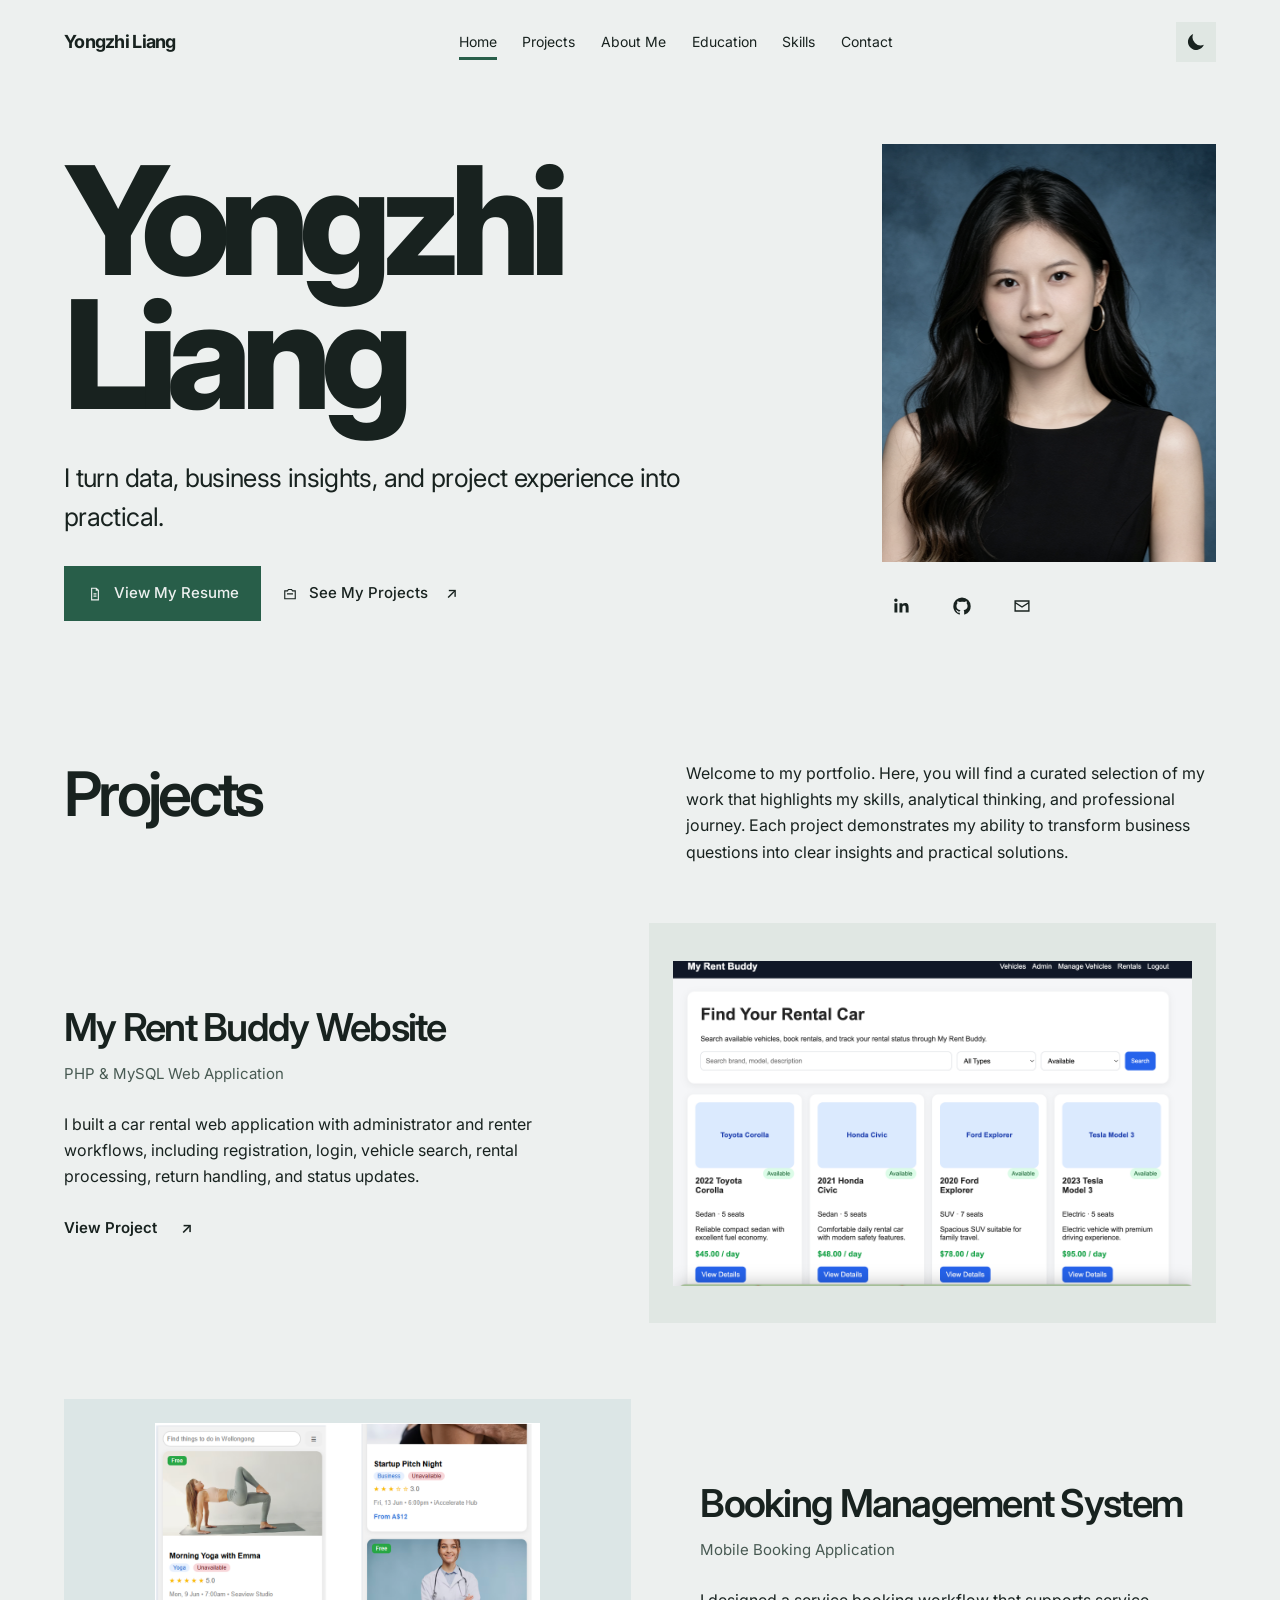
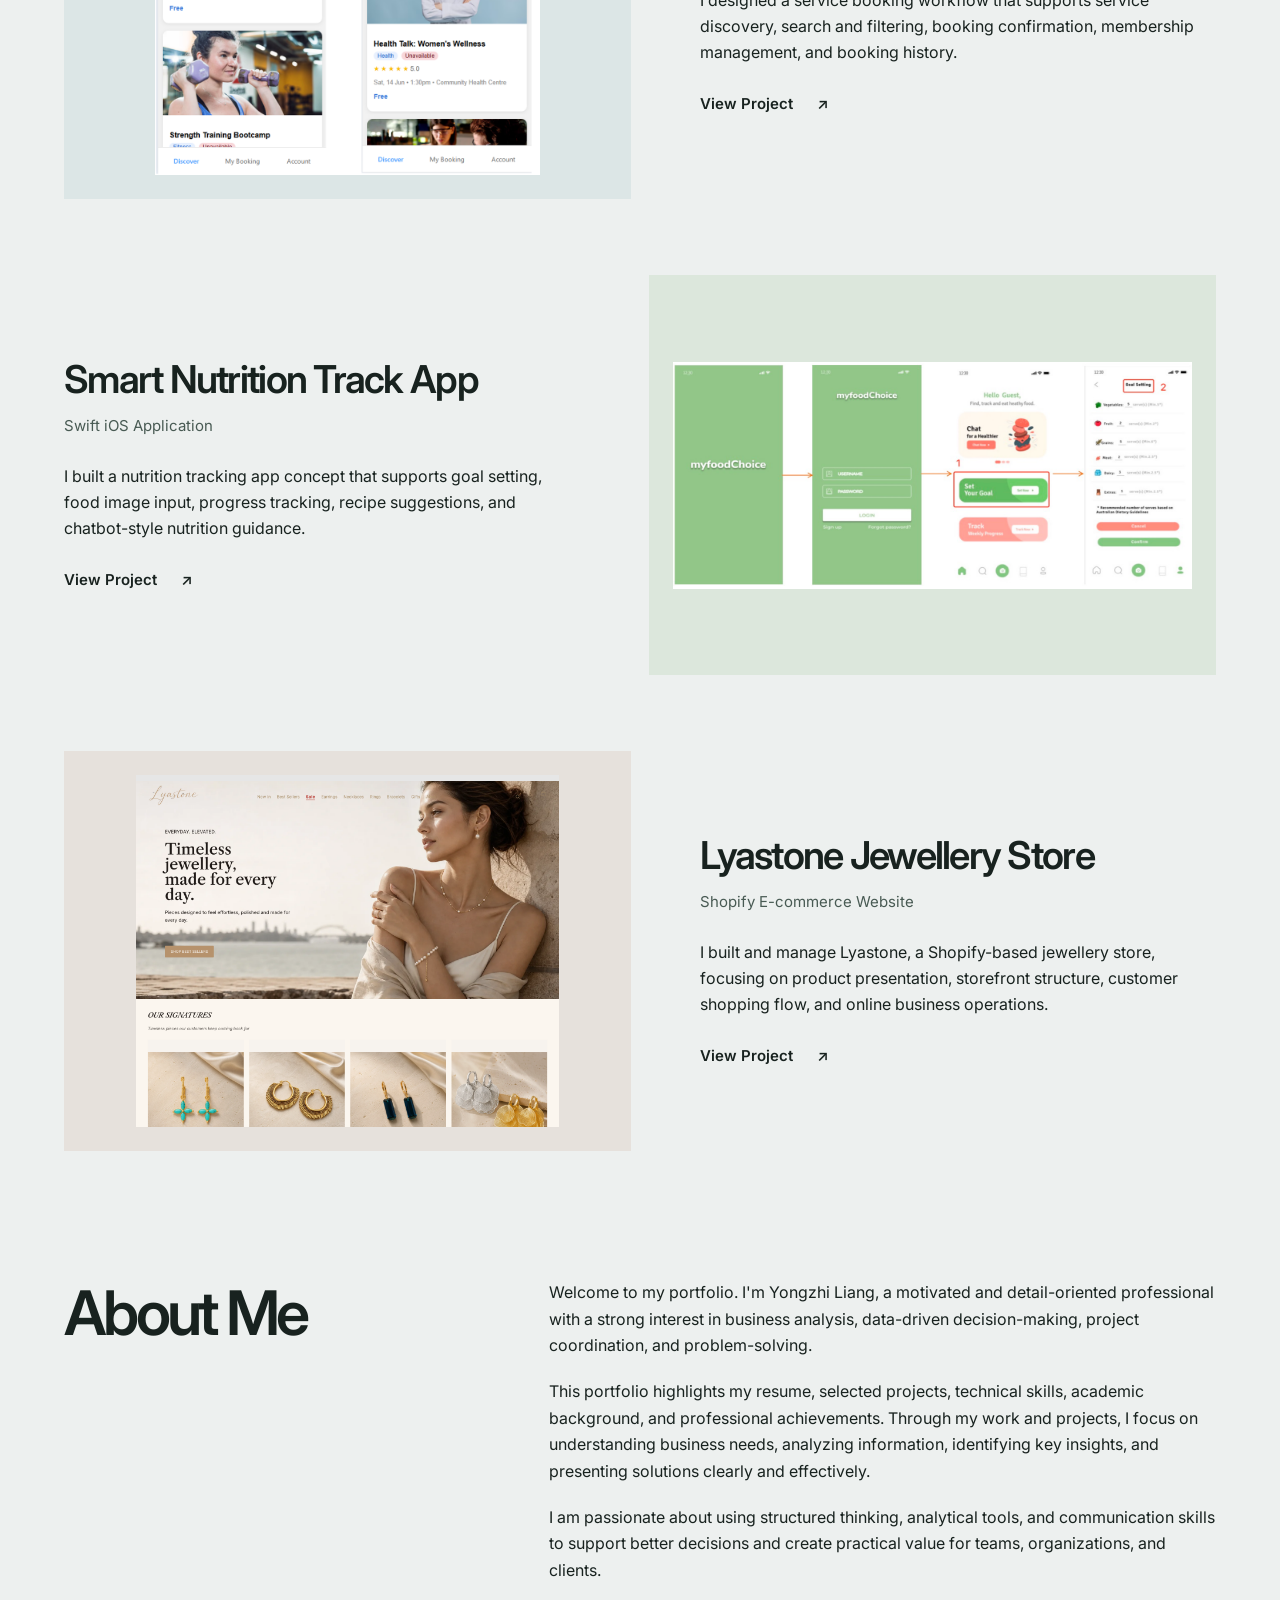
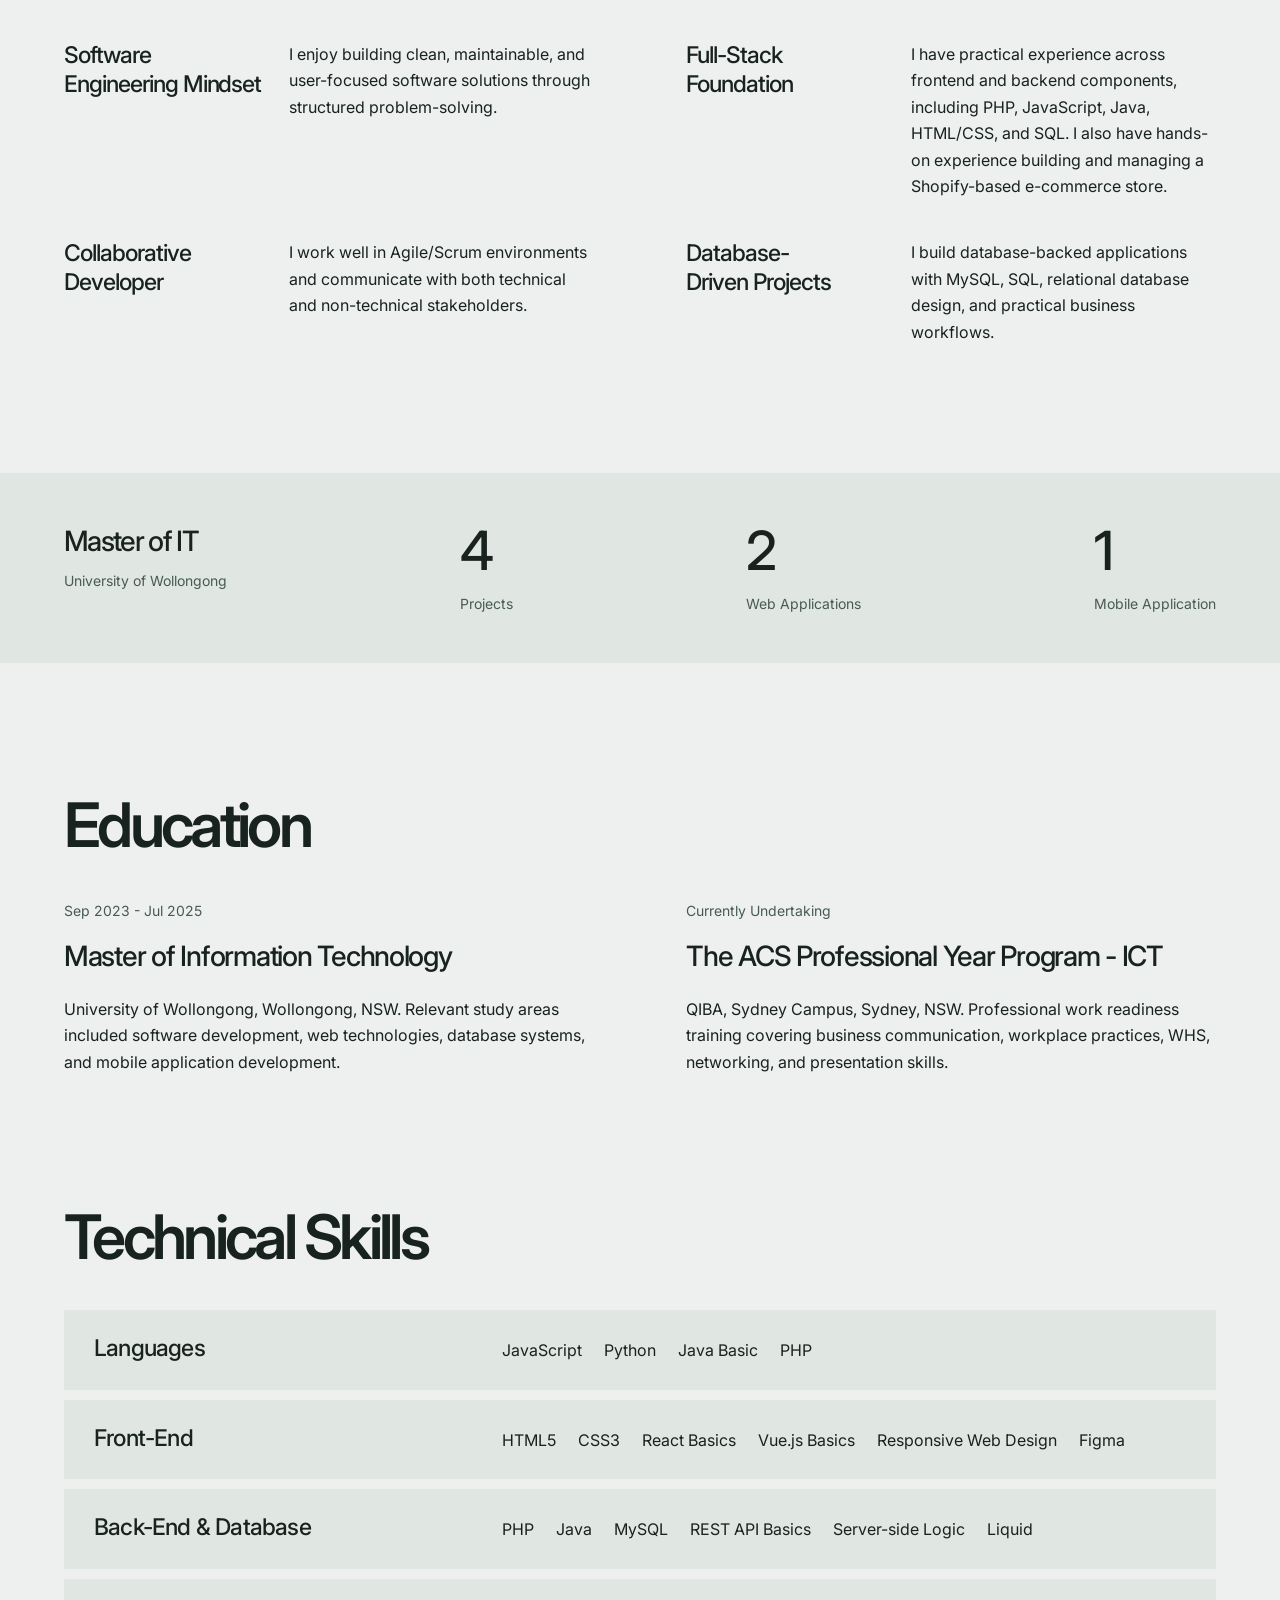
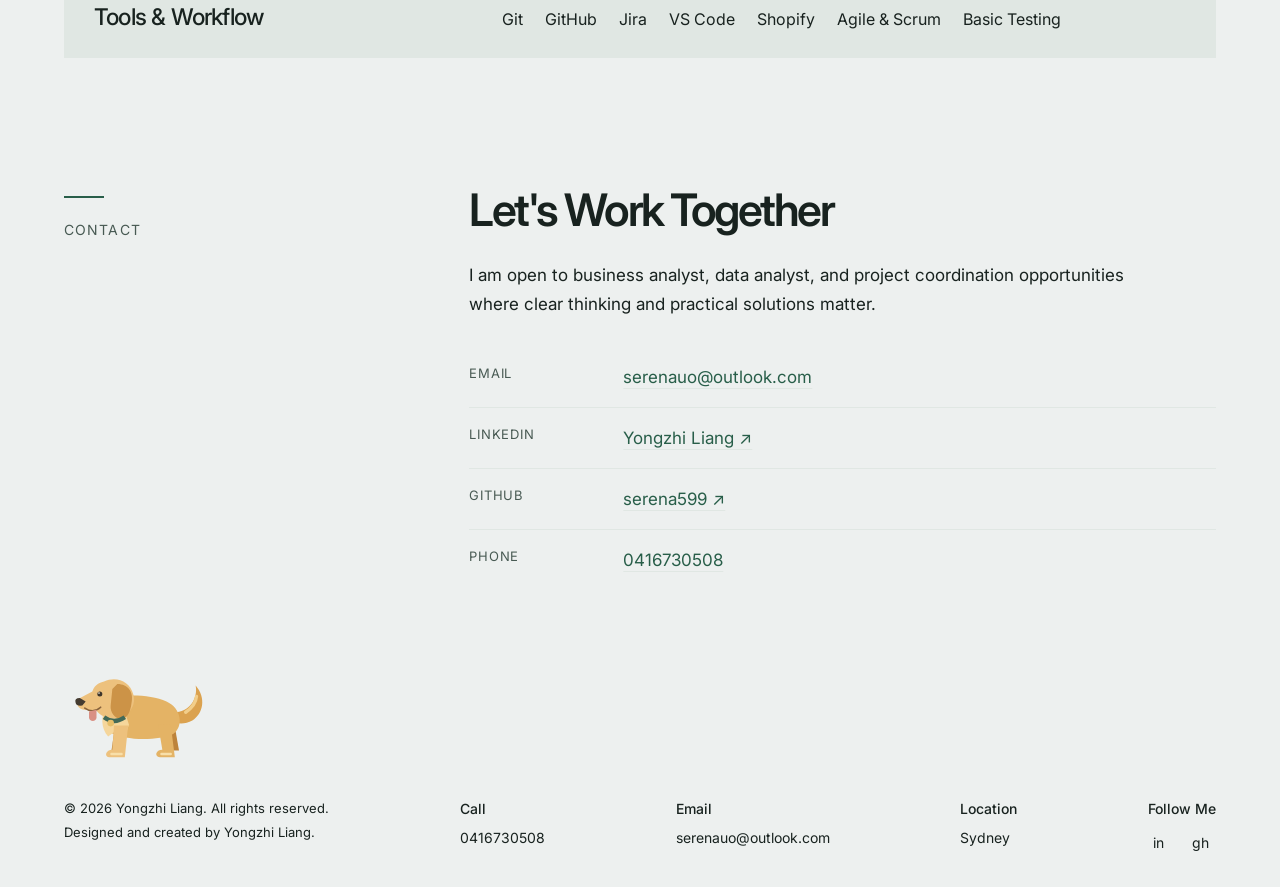
==== commit dbf13a74: "update update index.html" ====
--- a/index.html
+++ b/index.html
@@ -33,13 +33,12 @@
       <main>
         <section class="hero" id="home">
           <div class="portrait-stage" aria-label="Yongzhi Liang portrait">
-            
             <article class="profile-card">
               <img
                 src="assets/yongzhi-liang-avatar.png"
                 alt="Portrait of Yongzhi Liang"
               />
-              
+
               <div class="socials" aria-label="Social profile links">
                 <a
                   href="https://www.linkedin.com/in/yongzhi-liang-4002b029b/"
@@ -80,7 +79,7 @@
             <h1>Yongzhi<br />Liang</h1>
             <p class="lead">
               I turn data, business insights, and project experience into
-              practical solutions.
+              practical.
             </p>
             <div class="hero-actions">
               <a class="button primary" href="#resume">
@@ -100,7 +99,6 @@
                 See My Projects
               </a>
             </div>
-
           </div>
         </section>
 
@@ -134,13 +132,12 @@
                 </p>
                 <span>View Project</span>
               </article>
-              <div
-                class="project-media media-rent-buddy single-project-image"
-              >
+              <div class="project-media media-rent-buddy single-project-image">
                 <img
                   class="project-screenshot"
                   src="assets/projects/my-rent-buddy-vehicles.png"
-                  alt="My Rent Buddy vehicle listings" loading="lazy"
+                  alt="My Rent Buddy vehicle listings"
+                  loading="lazy"
                 />
               </div>
             </a>
@@ -158,13 +155,12 @@
                 </p>
                 <span>View Project</span>
               </article>
-              <div
-                class="project-media media-booking single-project-image"
-              >
+              <div class="project-media media-booking single-project-image">
                 <img
                   class="project-screenshot"
                   src="assets/projects/service-list.png"
-                  alt="Booking Management service list" loading="lazy"
+                  alt="Booking Management service list"
+                  loading="lazy"
                 />
               </div>
             </a>
@@ -185,13 +181,12 @@
                 </p>
                 <span>View Project</span>
               </article>
-              <div
-                class="project-media media-nutrition single-project-image"
-              >
+              <div class="project-media media-nutrition single-project-image">
                 <img
                   class="project-screenshot"
                   src="assets/projects/goal- setting.png"
-                  alt="Smart Nutrition Track goal setting" loading="lazy"
+                  alt="Smart Nutrition Track goal setting"
+                  loading="lazy"
                 />
               </div>
             </a>
@@ -212,13 +207,12 @@
                 </p>
                 <span>View Project</span>
               </article>
-              <div
-                class="project-media media-lyastone single-project-image"
-              >
+              <div class="project-media media-lyastone single-project-image">
                 <img
                   class="project-screenshot"
                   src="assets/projects/lyastone-homepage.png"
-                  alt="Lyastone jewellery storefront" loading="lazy"
+                  alt="Lyastone jewellery storefront"
+                  loading="lazy"
                 />
               </div>
             </a>
@@ -228,26 +222,26 @@
         <section class="about" id="about" aria-labelledby="about-heading">
           <h2 id="about-heading">About Me</h2>
           <div class="title-line"></div>
-                      <div class="intro-text">
-              <p>
-                Welcome to my portfolio. I'm Yongzhi Liang, a motivated and
-                detail-oriented professional with a strong interest in business
-                analysis, data-driven decision-making, project coordination, and
-                problem-solving.
-              </p>
-              <p>
-                This portfolio highlights my resume, selected projects,
-                technical skills, academic background, and professional
-                achievements. Through my work and projects, I focus on
-                understanding business needs, analyzing information, identifying
-                key insights, and presenting solutions clearly and effectively.
-              </p>
-              <p>
-                I am passionate about using structured thinking, analytical
-                tools, and communication skills to support better decisions and
-                create practical value for teams, organizations, and clients.
-              </p>
-            </div>
+          <div class="intro-text">
+            <p>
+              Welcome to my portfolio. I'm Yongzhi Liang, a motivated and
+              detail-oriented professional with a strong interest in business
+              analysis, data-driven decision-making, project coordination, and
+              problem-solving.
+            </p>
+            <p>
+              This portfolio highlights my resume, selected projects, technical
+              skills, academic background, and professional achievements.
+              Through my work and projects, I focus on understanding business
+              needs, analyzing information, identifying key insights, and
+              presenting solutions clearly and effectively.
+            </p>
+            <p>
+              I am passionate about using structured thinking, analytical tools,
+              and communication skills to support better decisions and create
+              practical value for teams, organizations, and clients.
+            </p>
+          </div>
           <div class="about-grid">
             <article>
               <svg viewBox="0 0 24 24" aria-hidden="true">
@@ -355,12 +349,10 @@
           aria-labelledby="resume-heading"
         >
           <div class="section-heading">
-            
             <h2 id="resume-heading">Education</h2>
           </div>
           <div class="resume-layout education-only">
             <article class="timeline-panel">
-              
               <div class="timeline-item">
                 <span>Sep 2023 - Jul 2025</span>
                 <h4>Master of Information Technology</h4>
@@ -383,15 +375,12 @@
           </div>
         </section>
 
-
-
         <section
           class="content-section skills-section"
           id="skills"
           aria-labelledby="skills-heading"
         >
           <div class="section-heading">
-            
             <h2 id="skills-heading">Technical Skills</h2>
           </div>
           <div class="skills-layout">
@@ -449,38 +438,134 @@
           <p class="contact-label">Contact</p>
           <div class="contact-body">
             <h2 id="contact-heading">Let's Work Together</h2>
-            <p class="contact-intro">I am open to business analyst, data analyst, and project coordination opportunities where clear thinking and practical solutions matter.</p>
+            <p class="contact-intro">
+              I am open to business analyst, data analyst, and project
+              coordination opportunities where clear thinking and practical
+              solutions matter.
+            </p>
             <dl class="contact-details">
-              <div><dt>Email</dt><dd><a href="mailto:serenauo@outlook.com">serenauo@outlook.com</a></dd></div>
-              <div><dt>LinkedIn</dt><dd><a href="https://www.linkedin.com/in/yongzhi-liang-4002b029b/" target="_blank" rel="noopener noreferrer">Yongzhi Liang ↗</a></dd></div>
-              <div><dt>GitHub</dt><dd><a href="https://github.com/serena599" target="_blank" rel="noopener noreferrer">serena599 ↗</a></dd></div>
-              <div><dt>Phone</dt><dd><a href="tel:0416730508">0416730508</a></dd></div>
+              <div>
+                <dt>Email</dt>
+                <dd>
+                  <a href="mailto:serenauo@outlook.com">serenauo@outlook.com</a>
+                </dd>
+              </div>
+              <div>
+                <dt>LinkedIn</dt>
+                <dd>
+                  <a
+                    href="https://www.linkedin.com/in/yongzhi-liang-4002b029b/"
+                    target="_blank"
+                    rel="noopener noreferrer"
+                    >Yongzhi Liang ↗</a
+                  >
+                </dd>
+              </div>
+              <div>
+                <dt>GitHub</dt>
+                <dd>
+                  <a
+                    href="https://github.com/serena599"
+                    target="_blank"
+                    rel="noopener noreferrer"
+                    >serena599 ↗</a
+                  >
+                </dd>
+              </div>
+              <div>
+                <dt>Phone</dt>
+                <dd><a href="tel:0416730508">0416730508</a></dd>
+              </div>
             </dl>
           </div>
         </section>
       </main>
 
-
       <div class="retriever-scene" aria-hidden="true">
-        <div class="retriever-travel"><div class="retriever-facing">
-          <svg class="golden-retriever" viewBox="0 0 180 125">
-            <g class="dog-tail"><path d="M128 64C150 66 161 48 158 32c13 15 9 34-4 42-9 5-20 4-27 0Z" fill="#dba24f"/><path d="M146 64q12-8 13-19" fill="none" stroke="#f2ce8a" stroke-width="4" stroke-linecap="round"/></g>
-            <g class="dog-leg dog-leg-far-front"><path d="M62 75 57 110h15l3-35Z" fill="#bd833b"/></g>
-            <g class="dog-leg dog-leg-far-back"><path d="m118 74 6 36h14l-7-40Z" fill="#bd833b"/></g>
-            <g class="dog-body"><path d="M49 48C70 42 103 42 123 51c18 8 21 30 8 39-17 8-56 9-76-2Z" fill="#e4b365"/>
-            <path d="M51 55c-7 14-7 28 2 38l7-5 4 8 6-10 4 4 4-11-7-22Z" fill="#f5d69b"/>
-            <path d="M48 27c15-7 31 0 35 15 4 11-3 24-15 28-10 4-24 0-29-8l-15-1c-7-1-10-7-7-13l17-9c2-6 6-10 14-12Z" fill="#edc17d"/>
-            <path class="dog-ear" d="M64 30c13 0 20 10 17 23-1 10-5 18-11 19-8 1-15-7-14-16l2-20Z" fill="#cc9347"/>
-            <path d="M19 47q-7 0-5 6 1 4 8 3l4-5Z" fill="#443b30"/>
-            <circle cx="43" cy="42" r="3" fill="#3d352b"/><circle cx="42" cy="41" r="1" fill="#fff7e7"/>
-            <path d="M25 59q10 7 19-1" fill="none" stroke="#87623c" stroke-width="2" stroke-linecap="round"/>
-            <path class="dog-tongue" d="M30 63v7c0 6 9 6 9 0v-9Z" fill="#d99084"/>
-            <path d="M48 70q12 9 25 0" fill="none" stroke="#426957" stroke-width="5"/><circle cx="56" cy="77" r="4" fill="#e6be68"/>
-            </g>
-            <g class="dog-leg dog-leg-near-front"><path d="m60 80-2 29c-8 0-10 8-4 9h19l4-38Z" fill="#edc17d"/><path d="M57 114h12" stroke="#f8dfa9" stroke-width="3" stroke-linecap="round"/></g>
-            <g class="dog-leg dog-leg-near-back"><path d="m113 79 5 30c-8 0-10 8-3 9h18l-5-40Z" fill="#e4b365"/><path d="M117 114h11" stroke="#f8dfa9" stroke-width="3" stroke-linecap="round"/></g>
-          </svg>
-        </div></div>
+        <div class="retriever-travel">
+          <div class="retriever-facing">
+            <svg class="golden-retriever" viewBox="0 0 180 125">
+              <g class="dog-tail">
+                <path
+                  d="M128 64C150 66 161 48 158 32c13 15 9 34-4 42-9 5-20 4-27 0Z"
+                  fill="#dba24f"
+                />
+                <path
+                  d="M146 64q12-8 13-19"
+                  fill="none"
+                  stroke="#f2ce8a"
+                  stroke-width="4"
+                  stroke-linecap="round"
+                />
+              </g>
+              <g class="dog-leg dog-leg-far-front">
+                <path d="M62 75 57 110h15l3-35Z" fill="#bd833b" />
+              </g>
+              <g class="dog-leg dog-leg-far-back">
+                <path d="m118 74 6 36h14l-7-40Z" fill="#bd833b" />
+              </g>
+              <g class="dog-body">
+                <path
+                  d="M49 48C70 42 103 42 123 51c18 8 21 30 8 39-17 8-56 9-76-2Z"
+                  fill="#e4b365"
+                />
+                <path
+                  d="M51 55c-7 14-7 28 2 38l7-5 4 8 6-10 4 4 4-11-7-22Z"
+                  fill="#f5d69b"
+                />
+                <path
+                  d="M48 27c15-7 31 0 35 15 4 11-3 24-15 28-10 4-24 0-29-8l-15-1c-7-1-10-7-7-13l17-9c2-6 6-10 14-12Z"
+                  fill="#edc17d"
+                />
+                <path
+                  class="dog-ear"
+                  d="M64 30c13 0 20 10 17 23-1 10-5 18-11 19-8 1-15-7-14-16l2-20Z"
+                  fill="#cc9347"
+                />
+                <path d="M19 47q-7 0-5 6 1 4 8 3l4-5Z" fill="#443b30" />
+                <circle cx="43" cy="42" r="3" fill="#3d352b" />
+                <circle cx="42" cy="41" r="1" fill="#fff7e7" />
+                <path
+                  d="M25 59q10 7 19-1"
+                  fill="none"
+                  stroke="#87623c"
+                  stroke-width="2"
+                  stroke-linecap="round"
+                />
+                <path
+                  class="dog-tongue"
+                  d="M30 63v7c0 6 9 6 9 0v-9Z"
+                  fill="#d99084"
+                />
+                <path
+                  d="M48 70q12 9 25 0"
+                  fill="none"
+                  stroke="#426957"
+                  stroke-width="5"
+                />
+                <circle cx="56" cy="77" r="4" fill="#e6be68" />
+              </g>
+              <g class="dog-leg dog-leg-near-front">
+                <path d="m60 80-2 29c-8 0-10 8-4 9h19l4-38Z" fill="#edc17d" />
+                <path
+                  d="M57 114h12"
+                  stroke="#f8dfa9"
+                  stroke-width="3"
+                  stroke-linecap="round"
+                />
+              </g>
+              <g class="dog-leg dog-leg-near-back">
+                <path d="m113 79 5 30c-8 0-10 8-3 9h18l-5-40Z" fill="#e4b365" />
+                <path
+                  d="M117 114h11"
+                  stroke="#f8dfa9"
+                  stroke-width="3"
+                  stroke-linecap="round"
+                />
+              </g>
+            </svg>
+          </div>
+        </div>
       </div>
       <footer class="site-footer">
         <p class="copyright">
@@ -514,7 +599,11 @@
         <div class="follow">
           <strong>Follow Me</strong>
           <span>
-            <a href="https://www.linkedin.com/in/yongzhi-liang-4002b029b/" aria-label="LinkedIn">in</a>
+            <a
+              href="https://www.linkedin.com/in/yongzhi-liang-4002b029b/"
+              aria-label="LinkedIn"
+              >in</a
+            >
             <a
               href="https://github.com/serena599"
               aria-label="GitHub"
@@ -522,7 +611,6 @@
               rel="noopener noreferrer"
               >gh</a
             >
-
           </span>
         </div>
       </footer>
